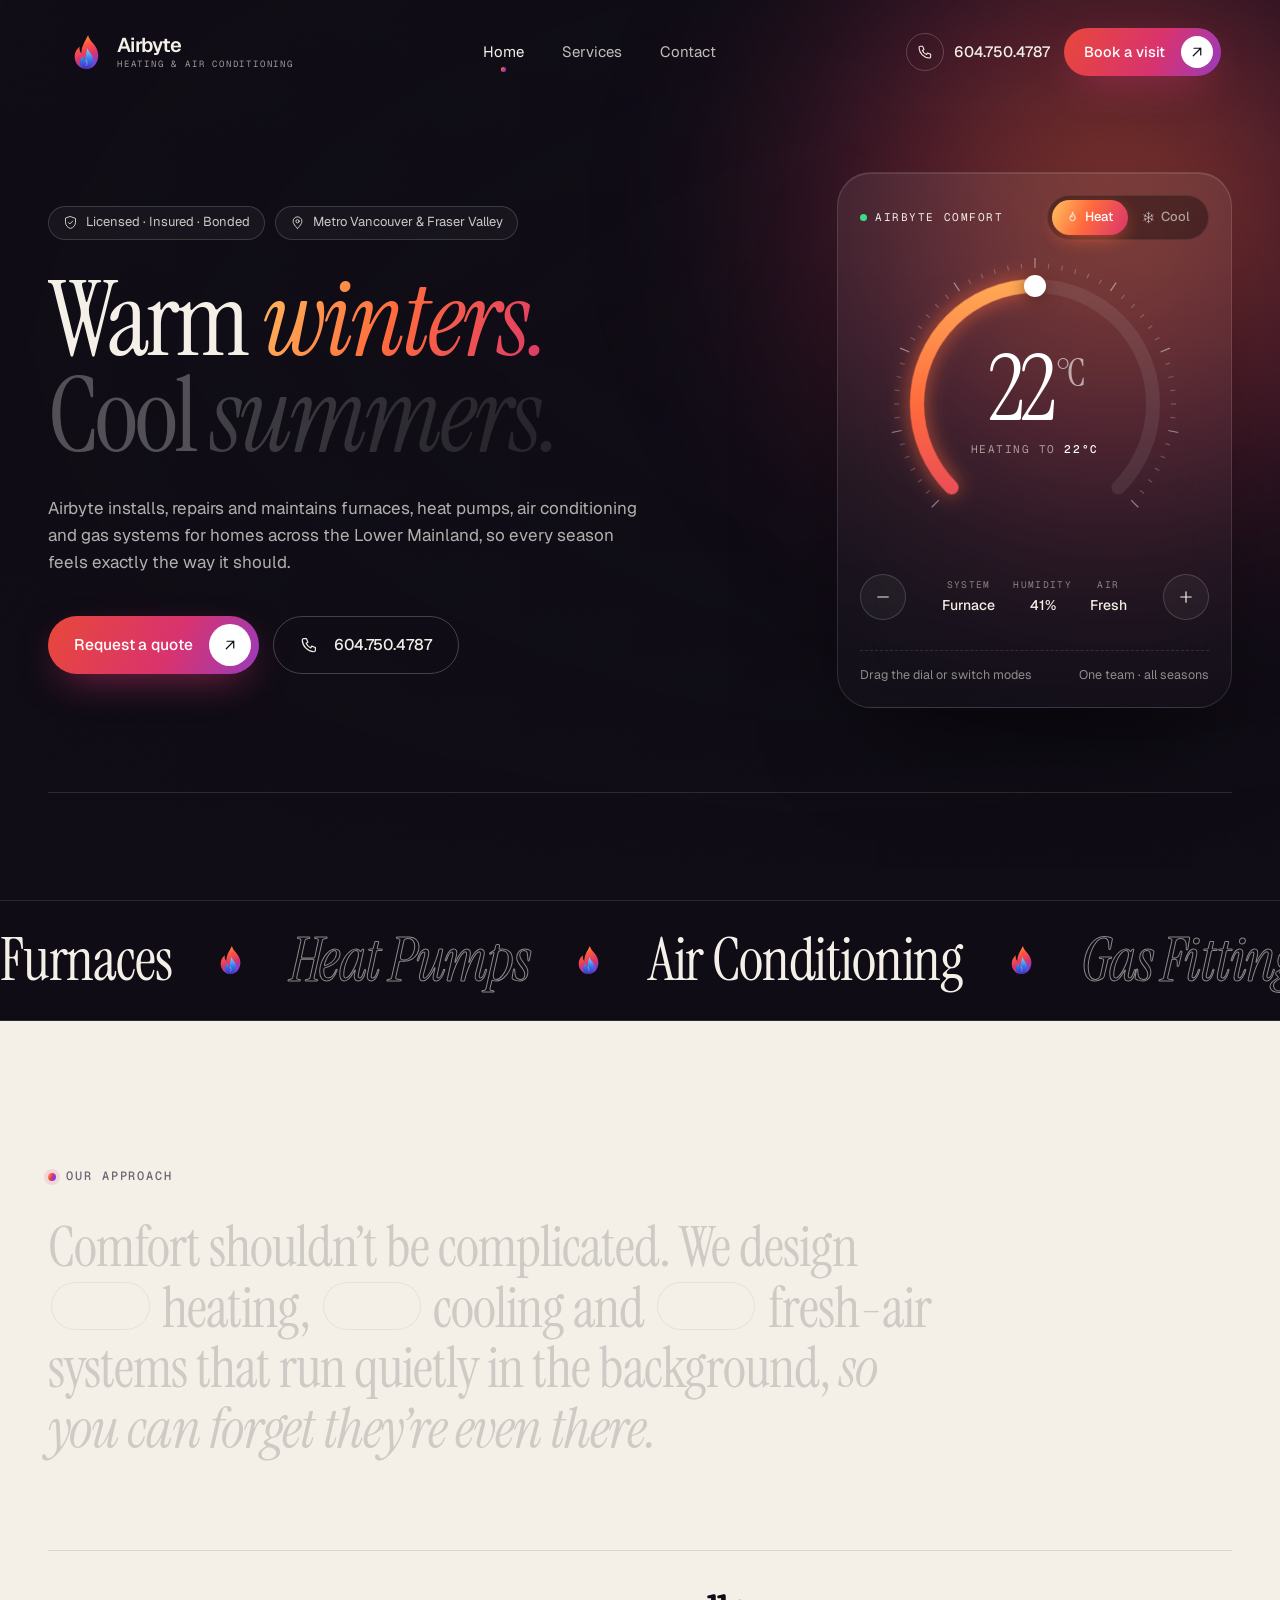
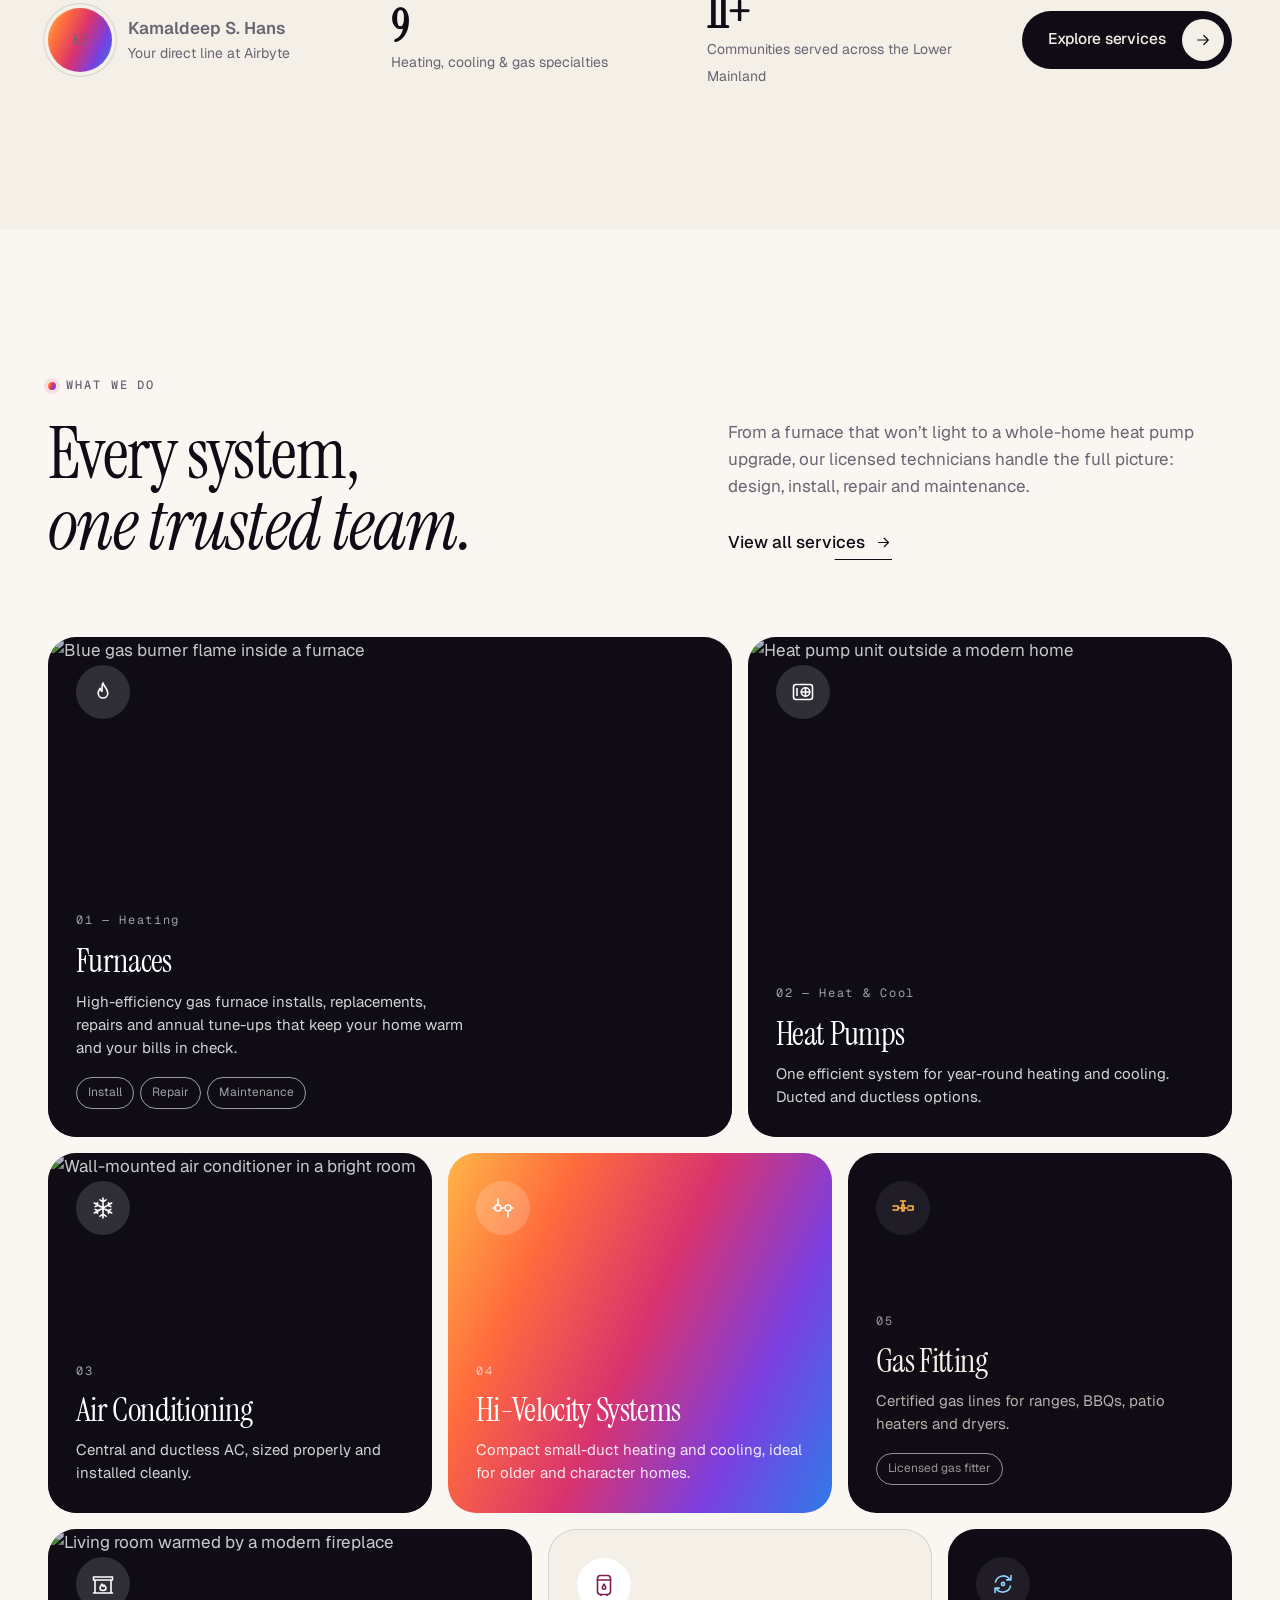
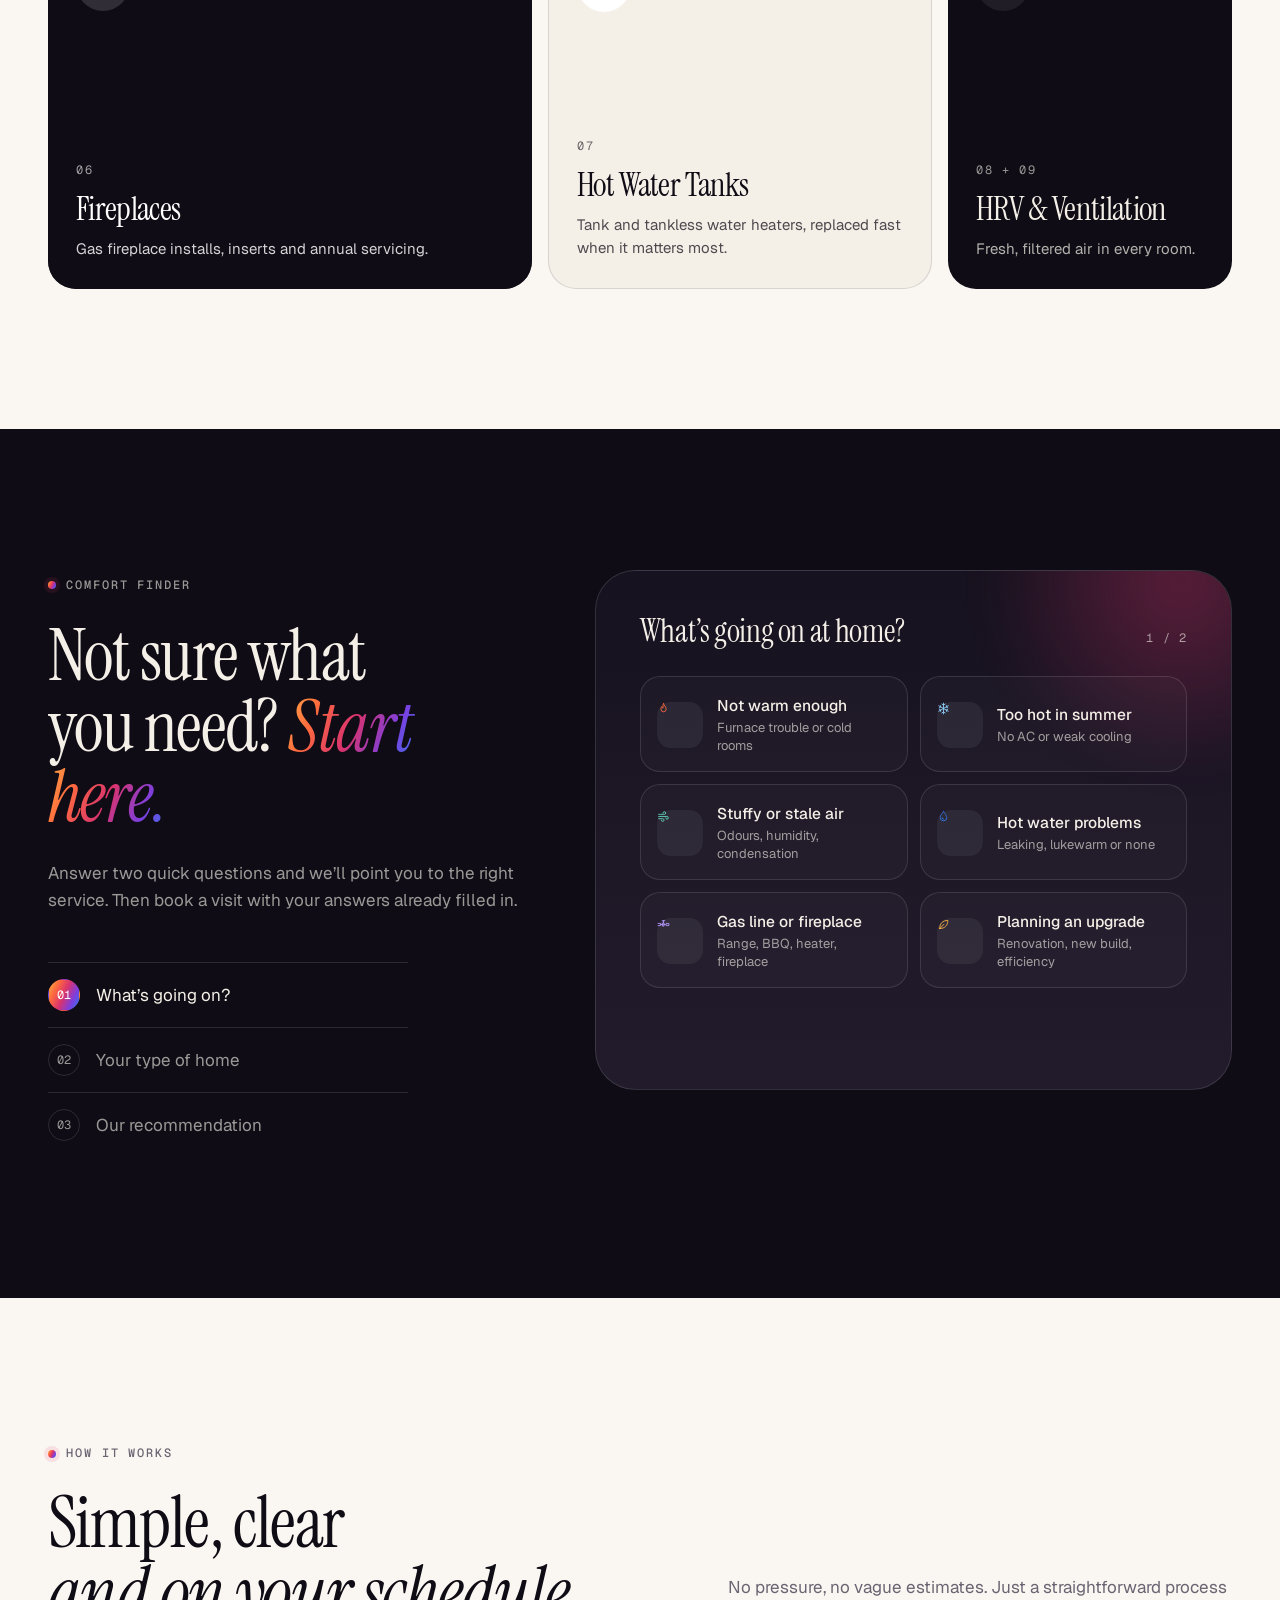
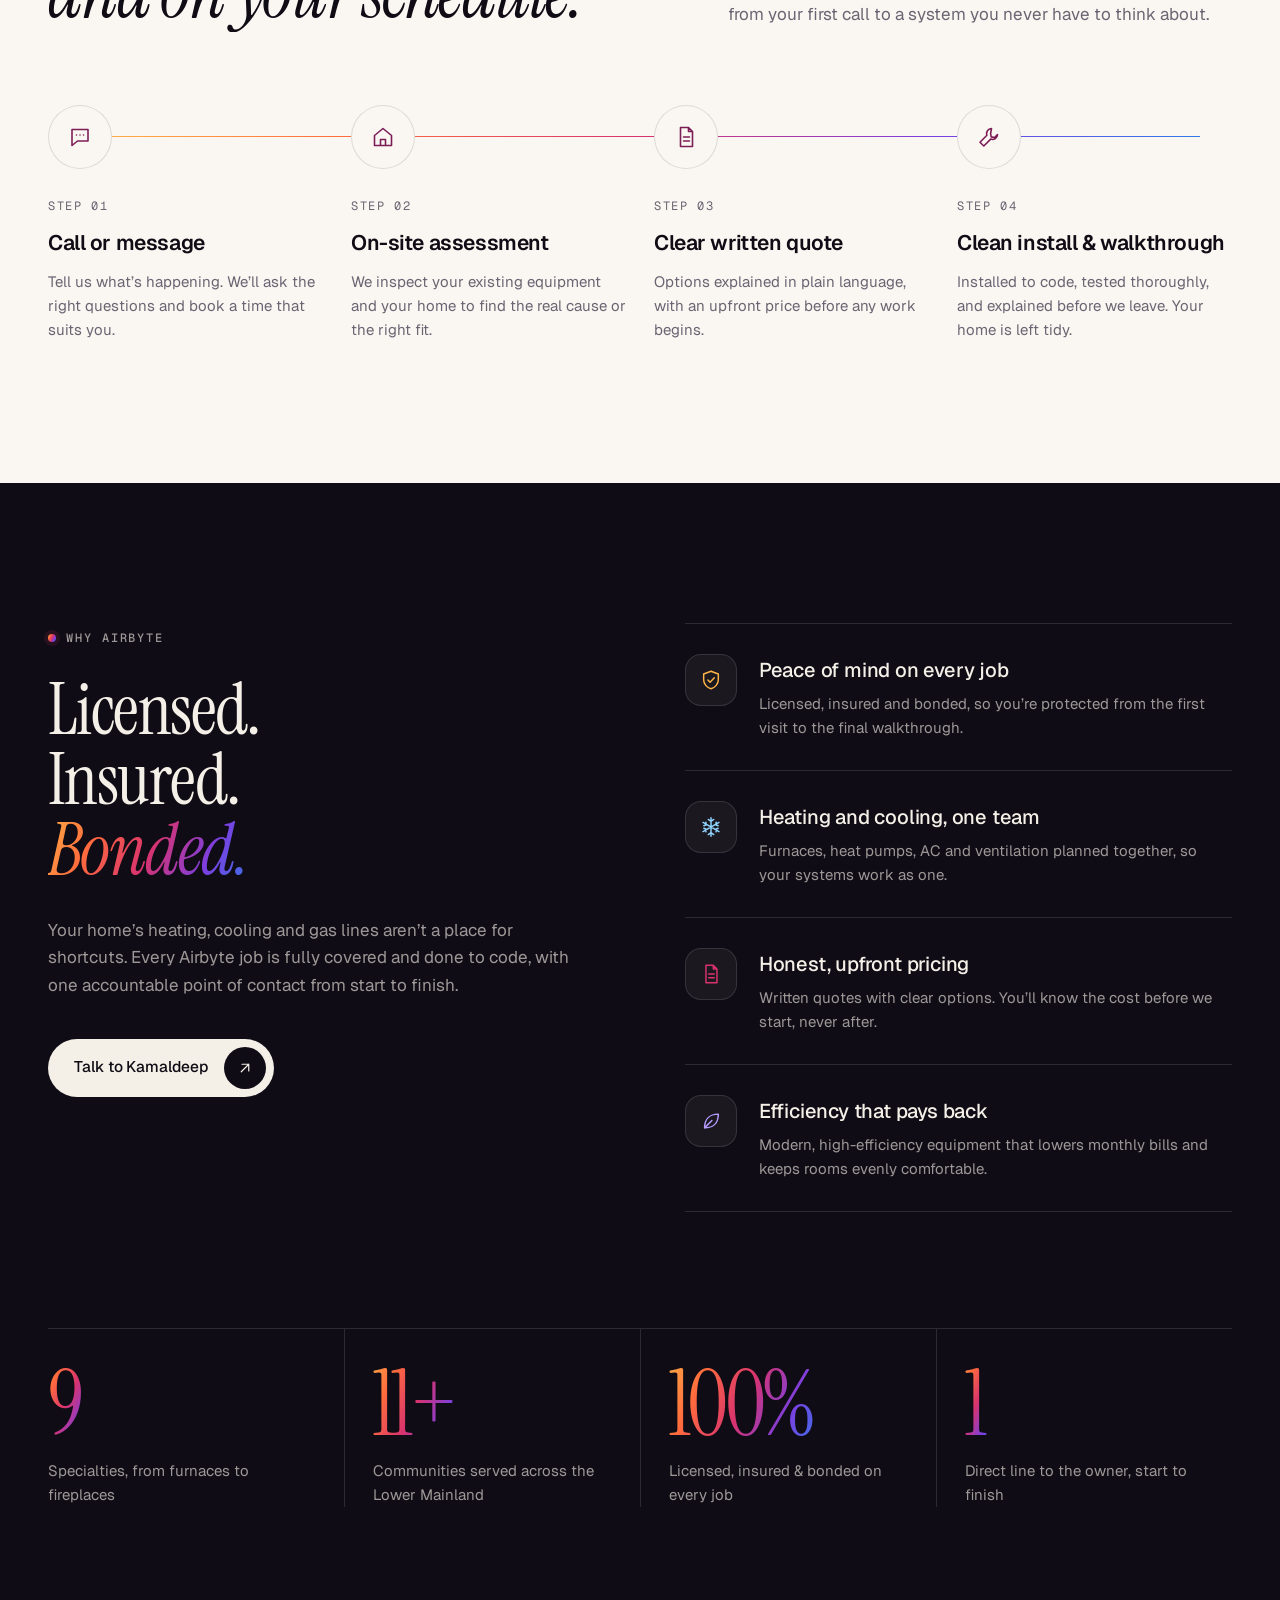
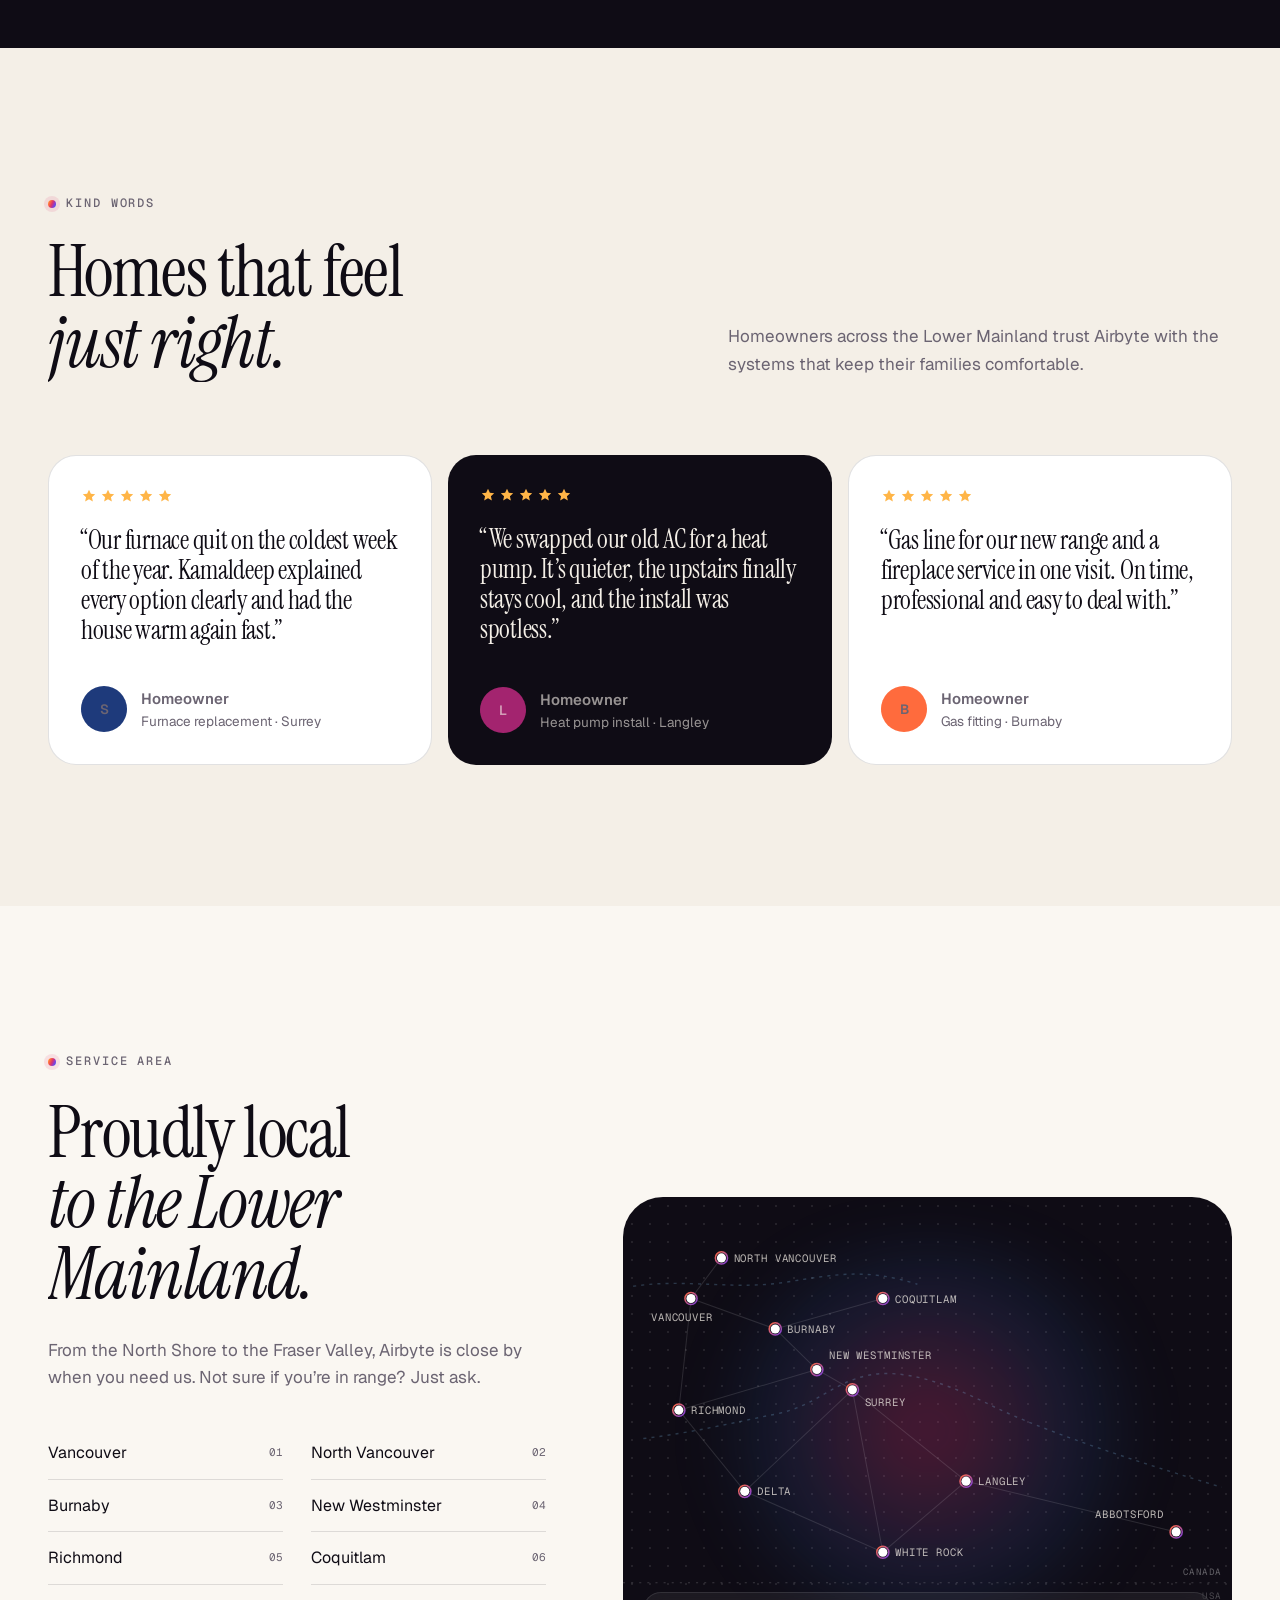
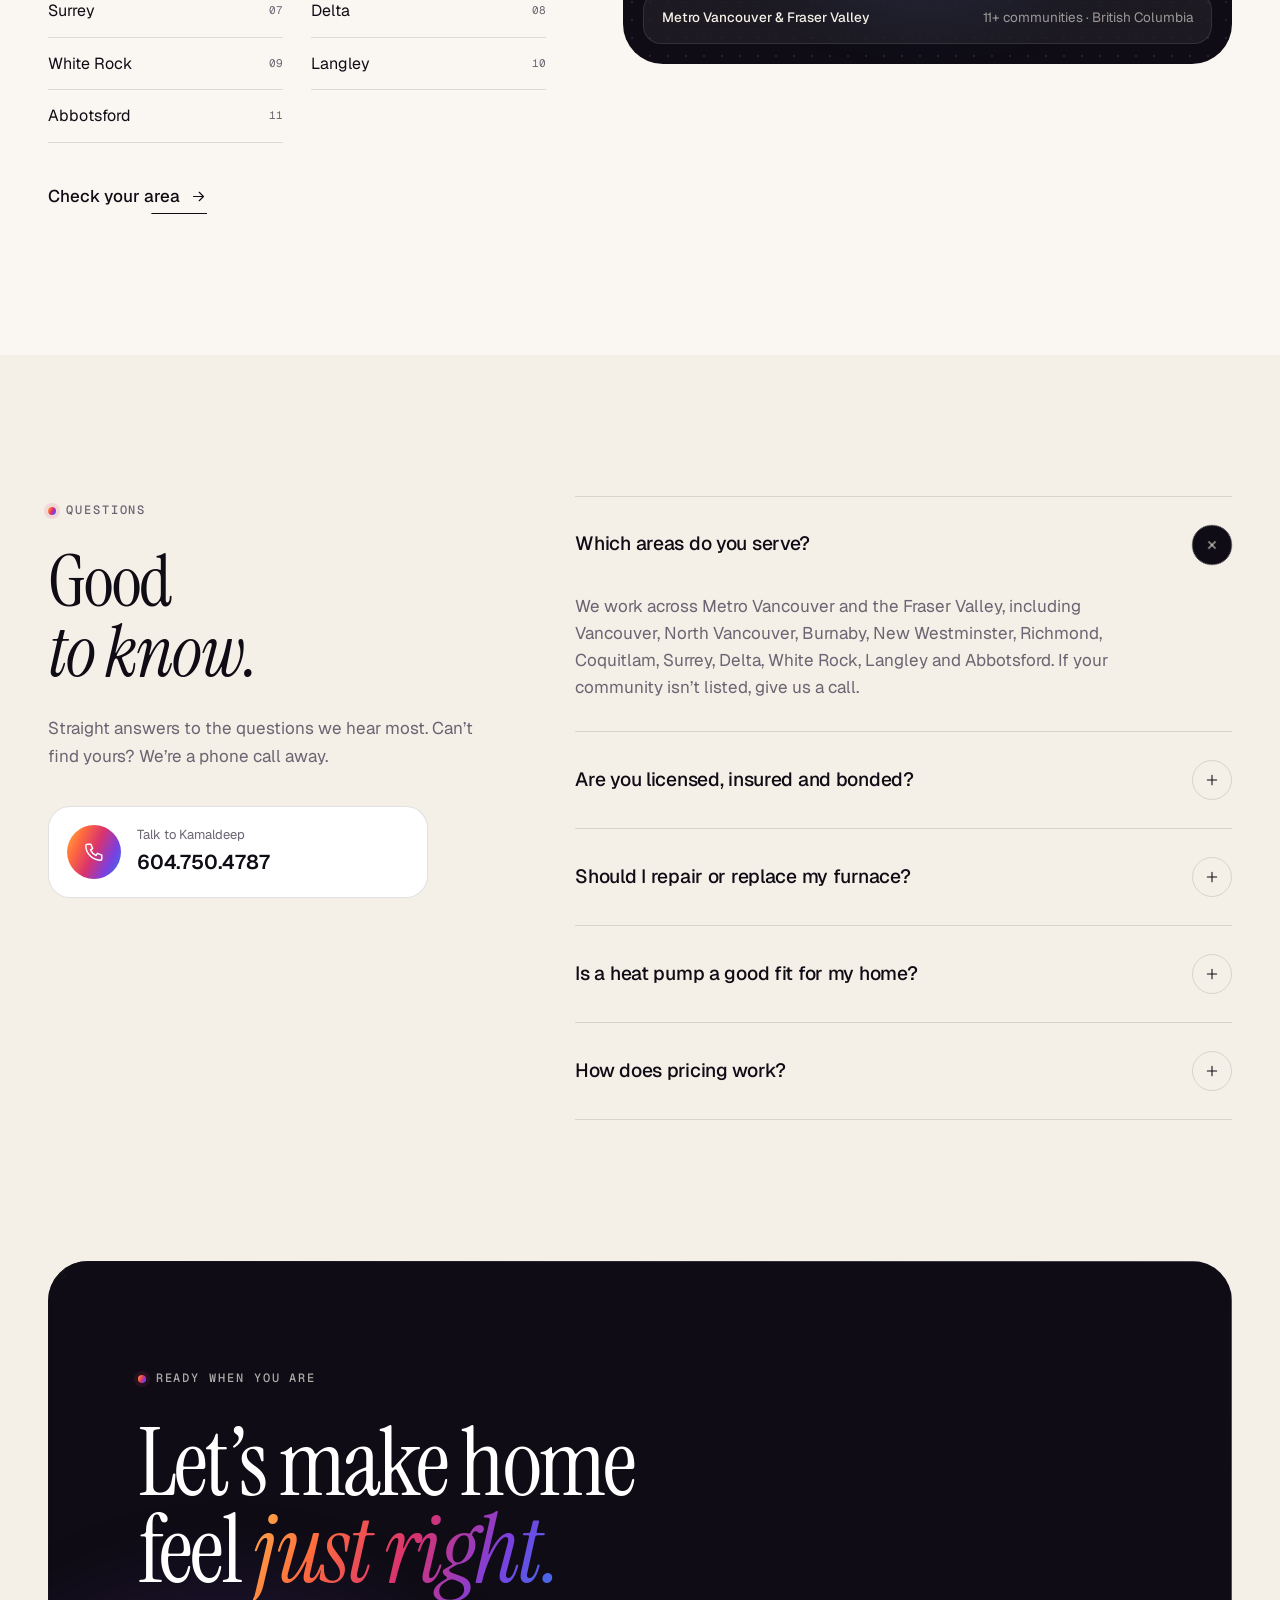
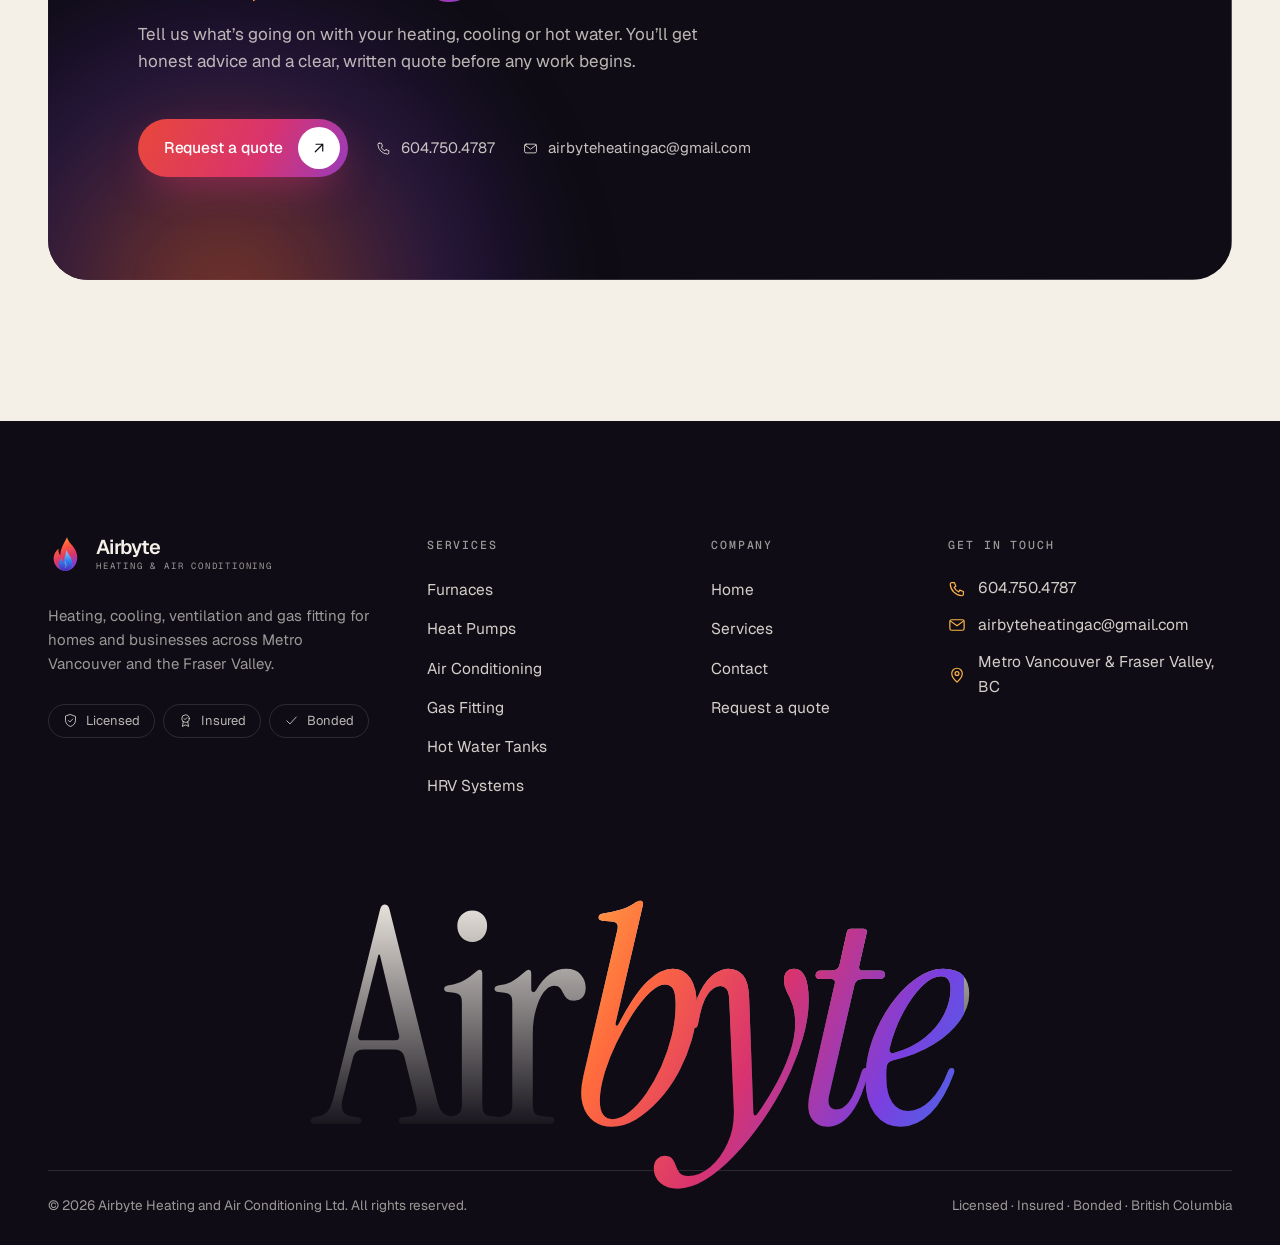
==== index.html @ 5fe18d11 "Add Airbyte Heating & Air Conditioning static website Three-page site (Home, Services, Contact) with" ====
<!doctype html>
<html lang="en-CA">
<head>
<meta charset="utf-8">
<meta name="viewport" content="width=device-width, initial-scale=1, viewport-fit=cover">
<title>Airbyte Heating &amp; Air Conditioning | Furnaces, Heat Pumps &amp; AC in Metro Vancouver</title>
<meta name="description" content="Licensed, insured and bonded heating, cooling, ventilation and gas fitting across Vancouver, Surrey, Burnaby, Richmond, Langley, Abbotsford and the Fraser Valley. Call 604.750.4787.">
<meta name="theme-color" content="#0f0c15">
<meta property="og:title" content="Airbyte Heating &amp; Air Conditioning | Furnaces, Heat Pumps &amp; AC in Metro Vancouver">
<meta property="og:description" content="Licensed, insured and bonded heating, cooling, ventilation and gas fitting across Vancouver, Surrey, Burnaby, Richmond, Langley, Abbotsford and the Fraser Valley. Call 604.750.4787.">
<meta property="og:type" content="website">
<link rel="icon" href="assets/img/favicon.svg" type="image/svg+xml">
<link rel="preconnect" href="https://fonts.googleapis.com">
<link rel="preconnect" href="https://fonts.gstatic.com" crossorigin>
<link rel="preconnect" href="https://images.unsplash.com">
<link href="https://fonts.googleapis.com/css2?family=Geist+Mono:wght@400;500&family=Geist:wght@300..700&family=Instrument+Serif:ital@0;1&display=swap" rel="stylesheet">
<link rel="stylesheet" href="assets/css/style.css">
<script>document.documentElement.classList.add('js')</script>
<script type="application/ld+json">
{"@context":"https://schema.org","@type":"HVACBusiness","name":"Airbyte Heating and Air Conditioning Ltd.","telephone":"+1-604-750-4787","email":"airbyteheatingac@gmail.com","founder":"Kamaldeep S. Hans","areaServed":["Vancouver","Surrey","Burnaby","Richmond","Langley","Delta","White Rock","Coquitlam","Abbotsford","New Westminster","North Vancouver"],"address":{"@type":"PostalAddress","addressRegion":"BC","addressCountry":"CA"}}
</script>
</head>
<body>
<svg width="0" height="0" style="position:absolute" aria-hidden="true">
  <defs>
    <linearGradient id="lgOuter" x1="0" y1="0" x2="0.35" y2="1"><stop offset="0" stop-color="#ffb547"/><stop offset=".38" stop-color="#ff5a3d"/><stop offset=".72" stop-color="#d9336e"/><stop offset="1" stop-color="#7b3fe0"/></linearGradient>
    <linearGradient id="lgInner" x1="0" y1="0" x2="0" y2="1"><stop offset="0" stop-color="#8fd3ff"/><stop offset=".55" stop-color="#2f7bea"/><stop offset="1" stop-color="#4b2bb8"/></linearGradient>
  </defs>
  <symbol id="logo-flame" viewBox="0 0 64 64">
    <path fill="url(#lgOuter)" d="M34 2c2 9 9 13 13 20 3 5 5 10 5 16 0 13-9 24-21 24S10 52 10 40c0-8 4-14 9-18-1 5 0 9 3 12 0-11 5-19 12-32z"/>
    <path fill="url(#lgInner)" d="M33 25c1 6 6 9 8 14 1 3 2 5 2 9 0 8-5 14-12 14s-12-5-12-12c0-5 3-8 6-11 0 4 1 6 3 8 1-8 3-13 5-22z"/>
    <path fill="#fff" opacity=".35" d="M31 44c0 3 2 5 2 8 0 3-2 5-4 5 3-2 3-5 1-8-1-2 0-4 1-5z"/>
  </symbol>
  <symbol id="i-flame" viewBox="0 0 24 24"><path d="M12 3c.6 3.2 4.8 5.3 4.8 10.2a4.8 4.8 0 0 1-9.6 0c0-2.4 1.1-3.8 1.9-4.9.3 1.5.9 2.4 1.9 3 .4-3.1-.5-5.6 1-8.3z"/></symbol>
  <symbol id="i-snow" viewBox="0 0 24 24"><path d="M12 2v20M3.3 7l17.4 10M3.3 17L20.7 7M9 3.8l3 2 3-2M9 20.2l3-2 3 2M4.2 10.6l2.6-1.1-.4-2.8M19.8 13.4l-2.6 1.1.4 2.8M4.2 13.4l2.6 1.1-.4 2.8M19.8 10.6l-2.6-1.1.4-2.8"/></symbol>
  <symbol id="i-wind" viewBox="0 0 24 24"><path d="M3 8h10.5a2.5 2.5 0 1 0-2.5-2.5M3 12h15.5a2.5 2.5 0 1 1-2.5 2.5M3 16h7.5a2.5 2.5 0 1 1-2.5 2.5"/></symbol>
  <symbol id="i-drop" viewBox="0 0 24 24"><path d="M12 3s6 6.4 6 11a6 6 0 0 1-12 0c0-4.6 6-11 6-11z"/><path d="M9.5 14.5a2.5 2.5 0 0 0 2.5 2.5"/></symbol>
  <symbol id="i-gas" viewBox="0 0 24 24"><path d="M2 14h5v-4H2M7 12h4M17 10h5v4h-5M13 12h4M11 9h2v6h-2zM12 9V5M9.5 5h5"/></symbol>
  <symbol id="i-fireplace" viewBox="0 0 24 24"><path d="M2.5 5h19v3h-19zM4 8v13h16V8M2.5 21h19M12 18.5c-1.9 0-3-1.1-3-2.5 0-1.6 1.4-2.4 1.9-3.9.8.9 1.1 1.7 1.1 2.4.5-.4.8-.9 1-1.5 1 1 2 2 2 3.1 0 1.3-1.1 2.4-3 2.4z"/></symbol>
  <symbol id="i-hrv" viewBox="0 0 24 24"><path d="M4.5 10a8 8 0 0 1 13.6-3.6M20 3.5v4.4h-4.4M19.5 14a8 8 0 0 1-13.6 3.6M4 20.5v-4.4h4.4"/><circle cx="12" cy="12" r="1.6"/></symbol>
  <symbol id="i-velocity" viewBox="0 0 24 24"><circle cx="7" cy="12" r="3"/><circle cx="17" cy="12" r="3"/><path d="M10 12h4M7 3v6M17 15v6M2 12h2M20 12h2"/></symbol>
  <symbol id="i-tank" viewBox="0 0 24 24"><rect x="5.5" y="2.5" width="13" height="19" rx="3"/><path d="M5.5 7h13M12 11.2c-1.1 1.6-1.7 2.5-1.7 3.4a1.7 1.7 0 0 0 3.4 0c0-.9-.6-1.8-1.7-3.4zM9 21.5v1M15 21.5v1"/></symbol>
  <symbol id="i-heatpump" viewBox="0 0 24 24"><rect x="2.5" y="4.5" width="19" height="15" rx="2.5"/><circle cx="14.5" cy="12" r="4.2"/><path d="M14.5 7.8v8.4M10.3 12h8.4M6 8.5v7"/></symbol>
  <symbol id="i-arrow" viewBox="0 0 24 24"><path d="M5 12h14M13 6l6 6-6 6"/></symbol>
  <symbol id="i-arrow-ur" viewBox="0 0 24 24"><path d="M7 17L17 7M8 7h9v9"/></symbol>
  <symbol id="i-arrow-l" viewBox="0 0 24 24"><path d="M19 12H5M11 6l-6 6 6 6"/></symbol>
  <symbol id="i-phone" viewBox="0 0 24 24"><path d="M5 3.5h3.6l1.9 4.8-2.3 1.4a11.5 11.5 0 0 0 6.1 6.1l1.4-2.3 4.8 1.9V19a2 2 0 0 1-2 2A16.5 16.5 0 0 1 3 5.5a2 2 0 0 1 2-2z"/></symbol>
  <symbol id="i-mail" viewBox="0 0 24 24"><rect x="2.5" y="5" width="19" height="14" rx="2.5"/><path d="M3 6.5l9 6.5 9-6.5"/></symbol>
  <symbol id="i-pin" viewBox="0 0 24 24"><path d="M12 21.5s-7-6.2-7-11.5a7 7 0 0 1 14 0c0 5.3-7 11.5-7 11.5z"/><circle cx="12" cy="10" r="2.6"/></symbol>
  <symbol id="i-shield" viewBox="0 0 24 24"><path d="M12 2.5l8 3v6.2c0 4.6-3.4 8.6-8 9.8-4.6-1.2-8-5.2-8-9.8V5.5z"/><path d="M8.6 12l2.4 2.4 4.6-4.8"/></symbol>
  <symbol id="i-check" viewBox="0 0 24 24"><path d="M4.5 12.5l5 5 10-11"/></symbol>
  <symbol id="i-plus" viewBox="0 0 24 24"><path d="M12 5v14M5 12h14"/></symbol>
  <symbol id="i-minus" viewBox="0 0 24 24"><path d="M5 12h14"/></symbol>
  <symbol id="i-star" viewBox="0 0 24 24"><path d="M12 2.8l2.8 6 6.5.7-4.9 4.4 1.4 6.4L12 17l-5.8 3.3 1.4-6.4-4.9-4.4 6.5-.7z"/></symbol>
  <symbol id="i-doc" viewBox="0 0 24 24"><path d="M6.5 2.5h8l4 4v15h-12zM14.5 2.5v4h4M9.5 12h6M9.5 16h6"/></symbol>
  <symbol id="i-chat" viewBox="0 0 24 24"><path d="M4 4.5h16v11.5H9.5L4 20.5z"/><path d="M8.5 10h.01M12 10h.01M15.5 10h.01"/></symbol>
  <symbol id="i-tool" viewBox="0 0 24 24"><path d="M14.5 3.5a5 5 0 0 0-4.6 6.8L3 17.2 6.8 21l6.9-6.9a5 5 0 0 0 6.8-4.6l-3 3-3.3-.6-.6-3.3z"/></symbol>
  <symbol id="i-leaf" viewBox="0 0 24 24"><path d="M5 19.5C5 10 10.5 4.5 20 4.5c0 9.5-5.5 15-15 15zM5 19.5l8-8"/></symbol>
  <symbol id="i-clock" viewBox="0 0 24 24"><circle cx="12" cy="12" r="9"/><path d="M12 7v5l3.2 2"/></symbol>
  <symbol id="i-home" viewBox="0 0 24 24"><path d="M3.5 10.5L12 3.5l8.5 7V20.5h-17zM9.5 20.5v-6h5v6"/></symbol>
  <symbol id="i-building" viewBox="0 0 24 24"><path d="M4.5 21V5.5l8-3v18.5M12.5 21V8.5l7 2.5V21M2.5 21h19M7.5 8.5h2M7.5 12h2M7.5 15.5h2M15.5 13.5h1.5M15.5 17h1.5"/></symbol>
  <symbol id="i-townhouse" viewBox="0 0 24 24"><path d="M2.5 21V10l5-4.5 5 4.5V21M12.5 21V10l4.5-4.5 4.5 4.5V21M1.5 21h21M6 21v-4h3v4M15.5 21v-4h3v4"/></symbol>
  <symbol id="i-castle" viewBox="0 0 24 24"><path d="M3.5 21V9.5l8.5-6 8.5 6V21M3.5 21h17M10 21v-5a2 2 0 0 1 4 0v5M7 12h.01M17 12h.01M12 9.5h.01M8 3.5v3.5"/></symbol>
  <symbol id="i-sun" viewBox="0 0 24 24"><circle cx="12" cy="12" r="4"/><path d="M12 2v2.5M12 19.5V22M2 12h2.5M19.5 12H22M4.9 4.9l1.8 1.8M17.3 17.3l1.8 1.8M4.9 19.1l1.8-1.8M17.3 6.7l1.8-1.8"/></symbol>
  <symbol id="i-sprout" viewBox="0 0 24 24"><path d="M12 21v-9M12 12C12 7.5 8.5 5 4 5c0 4.5 3.5 7 8 7zM12 14c0-4 3-6.5 8-6.5 0 4-3 6.5-8 6.5z"/></symbol>
  <symbol id="i-maple" viewBox="0 0 24 24"><path d="M12 22v-6M12 16l-6.5 1 1-2.5L2.5 11l2.2-.6L3.5 6l3.6 1.8L8 5.5l2 2.2L10.5 2 12 4l1.5-2 .5 5.7 2-2.2.9 2.3L20.5 6l-1.2 4.4 2.2.6-4 3.5 1 2.5z"/></symbol>
  <symbol id="i-spark" viewBox="0 0 24 24"><path d="M12 3l1.8 5.4L19 10l-5.2 1.6L12 17l-1.8-5.4L5 10l5.2-1.6zM19 16l.8 2.2L22 19l-2.2.8L19 22l-.8-2.2L16 19l2.2-.8z"/></symbol>
  <symbol id="i-menu" viewBox="0 0 24 24"><path d="M4 8h16M4 16h10"/></symbol>
  <symbol id="i-close" viewBox="0 0 24 24"><path d="M6 6l12 12M18 6L6 18"/></symbol>
  <symbol id="i-info" viewBox="0 0 24 24"><circle cx="12" cy="12" r="9"/><path d="M12 11v5M12 8h.01"/></symbol>
  <symbol id="i-badge" viewBox="0 0 24 24"><circle cx="12" cy="9" r="6"/><path d="M8.5 13.8L7 21.5l5-2.5 5 2.5-1.5-7.7M9.6 9l1.6 1.6 3.2-3.2"/></symbol>
</svg>
<header class="site-header">
  <div class="container">
    <div class="bar">
      <a class="logo" href="index.html" aria-label="Airbyte Heating and Air Conditioning, home">
        <svg class="logo__mark" aria-hidden="true"><use href="#logo-flame"/></svg>
        <span><span class="logo__name">Airbyte</span><span class="logo__sub">Heating &amp; Air Conditioning</span></span>
      </a>
      <nav class="nav" aria-label="Main">
        <a href="index.html" aria-current="page">Home</a>
        <a href="services.html">Services</a>
        <a href="contact.html">Contact</a>
      </nav>
      <div class="header-actions">
        <a class="h-phone" href="tel:+16047504787"><span class="h-phone__ic"><svg class="icon"><use href="#i-phone"/></svg></span><span class="h-phone__num">604.750.4787</span></a>
        <a class="btn btn--flame btn--sm" href="contact.html">Book a visit <span class="btn__ic"><svg class="icon"><use href="#i-arrow-ur"/></svg></span></a>
        <button class="burger" type="button" aria-label="Open menu" data-menu-open><svg class="icon"><use href="#i-menu"/></svg></button>
      </div>
    </div>
  </div>
</header>

<div class="m-menu" aria-hidden="true">
  <div class="m-menu__top">
    <a class="logo" href="index.html" aria-label="Airbyte Heating and Air Conditioning, home">
        <svg class="logo__mark" aria-hidden="true"><use href="#logo-flame"/></svg>
        <span><span class="logo__name">Airbyte</span><span class="logo__sub">Heating &amp; Air Conditioning</span></span>
      </a>
    <button class="m-menu__close" type="button" aria-label="Close menu" data-menu-close><svg class="icon"><use href="#i-close"/></svg></button>
  </div>
  <nav aria-label="Mobile">
    <a href="index.html" aria-current="page"><span>01</span><em>Home</em></a>
    <a href="services.html"><span>02</span><em>Services</em></a>
    <a href="contact.html"><span>03</span><em>Contact</em></a>
  </nav>
  <div class="m-menu__foot">
    <span class="eyebrow">Talk to Kamaldeep</span>
    <a href="tel:+16047504787"><svg class="icon"><use href="#i-phone"/></svg>604.750.4787</a>
    <a href="mailto:airbyteheatingac@gmail.com"><svg class="icon"><use href="#i-mail"/></svg>airbyteheatingac@gmail.com</a>
  </div>
</div>


<main>
  <!-- ============ HERO ============ -->
  <section class="hero dark" data-dial-root data-mode="heat" aria-label="Introduction">
    <div class="hero__media"><img src="https://images.unsplash.com/photo-1748063578185-3d68121b11ff?auto=format&fit=crop&w=2200&q=80" alt="" fetchpriority="high"></div>
    <div class="glow glow--heat" aria-hidden="true"></div>
    <div class="glow glow--cool" aria-hidden="true"></div>
    <div class="grain" aria-hidden="true"></div>

    <div class="container hero__grid">
      <div class="hero__copy">
        <div class="hero__tags" data-reveal style="--d:.1s">
          <span class="pill"><svg class="icon"><use href="#i-shield"/></svg>Licensed &middot; Insured &middot; Bonded</span>
          <span class="pill"><svg class="icon"><use href="#i-pin"/></svg>Metro Vancouver &amp; Fraser Valley</span>
        </div>
        <h1 class="display" data-reveal="fade">
          <span class="hl hl--heat split-line" style="--d:.15s"><span>Warm <em>winters.</em></span></span>
          <span class="hl hl--cool split-line" style="--d:.27s"><span>Cool <em>summers.</em></span></span>
        </h1>
        <p class="lead" data-reveal style="--d:.45s">Airbyte installs, repairs and maintains furnaces, heat pumps, air conditioning and gas systems for homes across the Lower Mainland, so every season feels exactly the way it should.</p>
        <div class="hero__cta" data-reveal style="--d:.55s">
          <a class="btn btn--flame" href="contact.html">Request a quote <span class="btn__ic"><svg class="icon"><use href="#i-arrow-ur"/></svg></span></a>
          <a class="btn btn--ghost" href="tel:+16047504787"><svg class="icon"><use href="#i-phone"/></svg>604.750.4787</a>
        </div>
      </div>

      <aside class="dial-card" data-reveal="scale" style="--d:.5s" aria-label="Interactive comfort dial">
        <div class="dial-card__top">
          <span class="badge-live">Airbyte comfort</span>
          <div class="mode-toggle" role="group" aria-label="System mode">
            <span class="mode-toggle__thumb" aria-hidden="true"></span>
            <button type="button" data-set-mode="heat" aria-pressed="true"><svg class="icon"><use href="#i-flame"/></svg>Heat</button>
            <button type="button" data-set-mode="cool" aria-pressed="false"><svg class="icon"><use href="#i-snow"/></svg>Cool</button>
          </div>
        </div>

        <div class="dial" tabindex="0" role="slider" aria-label="Target temperature" aria-valuemin="16" aria-valuemax="28" aria-valuenow="22">
          <svg viewBox="0 0 300 300" aria-hidden="true">
            <defs>
              <linearGradient id="gHeat" x1="0" y1="1" x2="1" y2="0"><stop offset="0" stop-color="#ffc15e"/><stop offset=".5" stop-color="#ff6b3d"/><stop offset="1" stop-color="#d9336e"/></linearGradient>
              <linearGradient id="gCool" x1="0" y1="1" x2="1" y2="0"><stop offset="0" stop-color="#8fd3ff"/><stop offset=".5" stop-color="#3b82f6"/><stop offset="1" stop-color="#7b3fe0"/></linearGradient>
            </defs>
            <g class="dial__ticks"></g>
            <circle class="dial__track" cx="150" cy="150" r="118" fill="none" stroke-width="14" stroke-linecap="round" stroke-dasharray="556.06 741.42" transform="rotate(135 150 150)"/>
            <circle class="dial__progress" cx="150" cy="150" r="118" fill="none" stroke="url(#gHeat)" stroke-width="14" stroke-linecap="round" stroke-dasharray="278 741.42" transform="rotate(135 150 150)"/>
            <circle class="dial__knob" cx="150" cy="32" r="11"/>
          </svg>
          <div class="dial__center">
            <div class="dial__temp"><span data-dial-temp>22</span><sup>&deg;C</sup></div>
            <div class="dial__status" data-dial-status>Heating to <b>22&deg;C</b></div>
          </div>
        </div>

        <div class="dial-card__controls">
          <button class="dial-btn" type="button" data-dial-step="-1" aria-label="Lower temperature"><svg class="icon"><use href="#i-minus"/></svg></button>
          <dl class="dial-stats">
            <div><dt>System</dt><dd data-dial-sys>Furnace</dd></div>
            <div><dt>Humidity</dt><dd data-dial-hum>41%</dd></div>
            <div><dt>Air</dt><dd>Fresh</dd></div>
          </dl>
          <button class="dial-btn" type="button" data-dial-step="1" aria-label="Raise temperature"><svg class="icon"><use href="#i-plus"/></svg></button>
        </div>
        <div class="dial-card__hint"><span>Drag the dial or switch modes</span><span>One team &middot; all seasons</span></div>
      </aside>
    </div>

    <div class="container">
      <div class="hero__strip">
        <div data-reveal style="--d:.6s"><svg class="icon"><use href="#i-shield"/></svg><p style="margin:0"><b>Licensed &amp; bonded</b><span>Fully insured on every job</span></p></div>
        <div data-reveal style="--d:.68s"><svg class="icon"><use href="#i-snow"/></svg><p style="margin:0"><b>Heating &amp; cooling</b><span>One team for every season</span></p></div>
        <div data-reveal style="--d:.76s"><svg class="icon"><use href="#i-gas"/></svg><p style="margin:0"><b>Certified gas fitting</b><span>Lines, fireplaces, appliances</span></p></div>
        <div data-reveal style="--d:.84s"><svg class="icon"><use href="#i-pin"/></svg><p style="margin:0"><b>Local &amp; responsive</b><span>Vancouver to Abbotsford</span></p></div>
      </div>
    </div>
  </section>

  <!-- ============ MARQUEE ============ -->
  <div class="marquee dark" aria-hidden="true">
    <div class="marquee__track">
      <div class="marquee__group">
        <span class="marquee__item">Furnaces</span><svg class="marquee__sep"><use href="#logo-flame"/></svg>
        <span class="marquee__item">Heat Pumps</span><svg class="marquee__sep"><use href="#logo-flame"/></svg>
        <span class="marquee__item">Air Conditioning</span><svg class="marquee__sep"><use href="#logo-flame"/></svg>
        <span class="marquee__item">Gas Fitting</span><svg class="marquee__sep"><use href="#logo-flame"/></svg>
        <span class="marquee__item">Hi-Velocity</span><svg class="marquee__sep"><use href="#logo-flame"/></svg>
        <span class="marquee__item">Fireplaces</span><svg class="marquee__sep"><use href="#logo-flame"/></svg>
        <span class="marquee__item">HRV Systems</span><svg class="marquee__sep"><use href="#logo-flame"/></svg>
        <span class="marquee__item">Hot Water</span><svg class="marquee__sep"><use href="#logo-flame"/></svg>
      </div>
      <div class="marquee__group">
        <span class="marquee__item">Furnaces</span><svg class="marquee__sep"><use href="#logo-flame"/></svg>
        <span class="marquee__item">Heat Pumps</span><svg class="marquee__sep"><use href="#logo-flame"/></svg>
        <span class="marquee__item">Air Conditioning</span><svg class="marquee__sep"><use href="#logo-flame"/></svg>
        <span class="marquee__item">Gas Fitting</span><svg class="marquee__sep"><use href="#logo-flame"/></svg>
        <span class="marquee__item">Hi-Velocity</span><svg class="marquee__sep"><use href="#logo-flame"/></svg>
        <span class="marquee__item">Fireplaces</span><svg class="marquee__sep"><use href="#logo-flame"/></svg>
        <span class="marquee__item">HRV Systems</span><svg class="marquee__sep"><use href="#logo-flame"/></svg>
        <span class="marquee__item">Hot Water</span><svg class="marquee__sep"><use href="#logo-flame"/></svg>
      </div>
    </div>
  </div>

  <!-- ============ INTRO ============ -->
  <section class="section" aria-labelledby="intro-title">
    <div class="container">
      <span class="eyebrow" id="intro-title" data-reveal>Our approach</span>
      <p class="statement js-scrub">Comfort shouldn&rsquo;t be complicated. We design <span class="pill-img" style="background-image:url(https://images.unsplash.com/photo-1778940454347-cd4d93a812df?auto=format&fit=crop&w=300&q=80)"></span> heating, <span class="pill-img" style="background-image:url(https://images.unsplash.com/photo-1761330440311-16e160cad236?auto=format&fit=crop&w=300&q=80)"></span> cooling and <span class="pill-img" style="background-image:url(https://images.unsplash.com/photo-1615309662243-70f6df917b59?auto=format&fit=crop&w=300&q=80)"></span> fresh-air systems that run quietly in the background, <em>so you can forget they&rsquo;re even there.</em></p>

      <div class="intro__foot">
        <div class="owner" data-reveal>
          <span class="owner__avatar" aria-hidden="true">KH</span>
          <span><b>Kamaldeep S. Hans</b><span>Your direct line at Airbyte</span></span>
        </div>
        <div class="fact" data-reveal style="--d:.08s"><b><span data-count="9">9</span></b><span>Heating, cooling &amp; gas specialties</span></div>
        <div class="fact" data-reveal style="--d:.16s"><b><span data-count="11">11</span>+</b><span>Communities served across the Lower Mainland</span></div>
        <a class="btn btn--dark" href="services.html" data-reveal style="--d:.24s">Explore services <span class="btn__ic"><svg class="icon"><use href="#i-arrow"/></svg></span></a>
      </div>
    </div>
  </section>

  <!-- ============ SERVICES BENTO ============ -->
  <section class="section section--paper" aria-labelledby="svc-title">
    <div class="container">
      <div class="s-head">
        <div>
          <span class="eyebrow" data-reveal>What we do</span>
          <h2 class="h2" id="svc-title" data-split>Every system,<br><em>one trusted team.</em></h2>
        </div>
        <div class="s-head__side" data-reveal style="--d:.15s">
          <p class="lead">From a furnace that won&rsquo;t light to a whole-home heat pump upgrade, our licensed technicians handle the full picture: design, install, repair and maintenance.</p>
          <a class="link-arrow" href="services.html">View all services <svg class="icon"><use href="#i-arrow"/></svg></a>
        </div>
      </div>

      <div class="bento">
        <a class="card card--img card--tall c-7" href="services.html#furnaces" data-reveal>
          <div class="card__bg"><img src="https://images.unsplash.com/photo-1778940454347-cd4d93a812df?auto=format&fit=crop&w=1400&q=80" alt="Blue gas burner flame inside a furnace" loading="lazy"></div>
          <div class="card__top"><span class="card__ic"><svg class="icon"><use href="#i-flame"/></svg></span><span class="card__go"><svg class="icon"><use href="#i-arrow-ur"/></svg></span></div>
          <div>
            <span class="card__num">01 &mdash; Heating</span>
            <h3 style="margin-top:12px">Furnaces</h3>
            <p>High-efficiency gas furnace installs, replacements, repairs and annual tune-ups that keep your home warm and your bills in check.</p>
            <div class="card__tags"><span>Install</span><span>Repair</span><span>Maintenance</span></div>
          </div>
        </a>
        <a class="card card--img card--tall c-5" href="services.html#heat-pumps" data-reveal style="--d:.08s">
          <div class="card__bg"><img src="https://images.unsplash.com/photo-1776860155275-eee24bfb1dee?auto=format&fit=crop&w=1000&q=80" alt="Heat pump unit outside a modern home" loading="lazy"></div>
          <div class="card__top"><span class="card__ic"><svg class="icon"><use href="#i-heatpump"/></svg></span><span class="card__go"><svg class="icon"><use href="#i-arrow-ur"/></svg></span></div>
          <div>
            <span class="card__num">02 &mdash; Heat &amp; Cool</span>
            <h3 style="margin-top:12px">Heat Pumps</h3>
            <p>One efficient system for year-round heating and cooling. Ducted and ductless options.</p>
          </div>
        </a>

        <a class="card card--img c-4" href="services.html#air-conditioning" data-reveal>
          <div class="card__bg"><img src="https://images.unsplash.com/photo-1761330440311-16e160cad236?auto=format&fit=crop&w=900&q=80" alt="Wall-mounted air conditioner in a bright room" loading="lazy"></div>
          <div class="card__top"><span class="card__ic"><svg class="icon"><use href="#i-snow"/></svg></span><span class="card__go"><svg class="icon"><use href="#i-arrow-ur"/></svg></span></div>
          <div><span class="card__num">03</span><h3 style="margin-top:10px">Air Conditioning</h3><p>Central and ductless AC, sized properly and installed cleanly.</p></div>
        </a>
        <a class="card card--grad c-4" href="services.html#hi-velocity-systems" data-reveal style="--d:.08s">
          <div class="card__top"><span class="card__ic"><svg class="icon"><use href="#i-velocity"/></svg></span><span class="card__go"><svg class="icon"><use href="#i-arrow-ur"/></svg></span></div>
          <div><span class="card__num">04</span><h3 style="margin-top:10px">Hi-Velocity Systems</h3><p>Compact small-duct heating and cooling, ideal for older and character homes.</p></div>
        </a>
        <a class="card card--dark c-4" href="services.html#gas-fitting" data-reveal style="--d:.16s">
          <div class="card__top"><span class="card__ic"><svg class="icon"><use href="#i-gas"/></svg></span><span class="card__go"><svg class="icon"><use href="#i-arrow-ur"/></svg></span></div>
          <div><span class="card__num">05</span><h3 style="margin-top:10px">Gas Fitting</h3><p>Certified gas lines for ranges, BBQs, patio heaters and dryers.</p><div class="card__tags"><span>Licensed gas fitter</span></div></div>
        </a>

        <a class="card card--img c-5" href="services.html#fireplaces" data-reveal>
          <div class="card__bg"><img src="https://images.unsplash.com/photo-1761319914911-71b059a655d8?auto=format&fit=crop&w=1000&q=80" alt="Living room warmed by a modern fireplace" loading="lazy"></div>
          <div class="card__top"><span class="card__ic"><svg class="icon"><use href="#i-fireplace"/></svg></span><span class="card__go"><svg class="icon"><use href="#i-arrow-ur"/></svg></span></div>
          <div><span class="card__num">06</span><h3 style="margin-top:10px">Fireplaces</h3><p>Gas fireplace installs, inserts and annual servicing.</p></div>
        </a>
        <a class="card card--ivory c-4" href="services.html#hot-water-tanks" data-reveal style="--d:.08s">
          <div class="card__top"><span class="card__ic"><svg class="icon"><use href="#i-tank"/></svg></span><span class="card__go"><svg class="icon"><use href="#i-arrow-ur"/></svg></span></div>
          <div><span class="card__num">07</span><h3 style="margin-top:10px">Hot Water Tanks</h3><p>Tank and tankless water heaters, replaced fast when it matters most.</p></div>
        </a>
        <a class="card card--dark c-3" href="services.html#hrv-systems" data-reveal style="--d:.16s">
          <div class="card__top"><span class="card__ic" style="color:var(--frost)"><svg class="icon"><use href="#i-hrv"/></svg></span><span class="card__go"><svg class="icon"><use href="#i-arrow-ur"/></svg></span></div>
          <div><span class="card__num">08 + 09</span><h3 style="margin-top:10px">HRV &amp; Ventilation</h3><p>Fresh, filtered air in every room.</p></div>
        </a>
      </div>
    </div>
  </section>

  <!-- ============ COMFORT FINDER ============ -->
  <section class="section dark" aria-labelledby="finder-title">
    <div class="container finder" data-finder>
      <div>
        <span class="eyebrow" data-reveal>Comfort finder</span>
        <h2 class="h2" id="finder-title" style="margin-top:24px" data-split>Not sure what<br>you need? <em class="grad">Start here.</em></h2>
        <p class="lead" data-reveal>Answer two quick questions and we&rsquo;ll point you to the right service. Then book a visit with your answers already filled in.</p>
        <ol class="finder__steps" data-reveal>
          <li data-finder-mark><span>01</span>What&rsquo;s going on?</li>
          <li data-finder-mark><span>02</span>Your type of home</li>
          <li data-finder-mark><span>03</span>Our recommendation</li>
        </ol>
      </div>

      <div class="finder__card" data-reveal="scale" style="--d:.1s">
        <div class="f-step">
          <div class="f-step__q"><h3 class="h3">What&rsquo;s going on at home?</h3><small>1 / 2</small></div>
          <div class="opts">
            <button class="opt" type="button" data-issue="cold"><span class="opt__ic" style="color:var(--ember)"><svg class="icon"><use href="#i-flame"/></svg></span><span><b>Not warm enough</b><span>Furnace trouble or cold rooms</span></span></button>
            <button class="opt" type="button" data-issue="hot"><span class="opt__ic" style="color:var(--frost)"><svg class="icon"><use href="#i-snow"/></svg></span><span><b>Too hot in summer</b><span>No AC or weak cooling</span></span></button>
            <button class="opt" type="button" data-issue="air"><span class="opt__ic" style="color:#5fd4b8"><svg class="icon"><use href="#i-wind"/></svg></span><span><b>Stuffy or stale air</b><span>Odours, humidity, condensation</span></span></button>
            <button class="opt" type="button" data-issue="water"><span class="opt__ic" style="color:var(--sky)"><svg class="icon"><use href="#i-drop"/></svg></span><span><b>Hot water problems</b><span>Leaking, lukewarm or none</span></span></button>
            <button class="opt" type="button" data-issue="gas"><span class="opt__ic" style="color:#b69bff"><svg class="icon"><use href="#i-gas"/></svg></span><span><b>Gas line or fireplace</b><span>Range, BBQ, heater, fireplace</span></span></button>
            <button class="opt" type="button" data-issue="upgrade"><span class="opt__ic" style="color:var(--amber)"><svg class="icon"><use href="#i-leaf"/></svg></span><span><b>Planning an upgrade</b><span>Renovation, new build, efficiency</span></span></button>
          </div>
        </div>

        <div class="f-step">
          <div class="f-step__q"><h3 class="h3">What kind of home?</h3><small>2 / 2</small></div>
          <div class="opts">
            <button class="opt" type="button" data-home="house"><span class="opt__ic"><svg class="icon"><use href="#i-home"/></svg></span><span><b>Detached house</b><span>Single-family home</span></span></button>
            <button class="opt" type="button" data-home="town"><span class="opt__ic"><svg class="icon"><use href="#i-townhouse"/></svg></span><span><b>Townhouse or duplex</b><span>Shared walls, own systems</span></span></button>
            <button class="opt" type="button" data-home="condo"><span class="opt__ic"><svg class="icon"><use href="#i-building"/></svg></span><span><b>Condo or apartment</b><span>Strata or multi-unit</span></span></button>
            <button class="opt" type="button" data-home="older"><span class="opt__ic"><svg class="icon"><use href="#i-castle"/></svg></span><span><b>Older or character home</b><span>Limited space for ducts</span></span></button>
          </div>
          <button class="f-back" type="button" data-finder-back="0"><svg class="icon"><use href="#i-arrow-l"/></svg>Back</button>
        </div>

        <div class="f-step f-result">
          <span class="f-result__tag"><svg class="icon"><use href="#i-spark"/></svg>Our recommendation</span>
          <h3 data-result-title>Reliable <em>heat</em>, all winter long.</h3>
          <p data-result-text></p>
          <div class="f-result__list" data-result-list></div>
          <div class="f-result__cta">
            <a class="btn btn--flame" href="contact.html" data-result-book>Book this visit <span class="btn__ic"><svg class="icon"><use href="#i-arrow-ur"/></svg></span></a>
            <a class="btn btn--ghost" href="services.html" data-result-learn>Learn more</a>
          </div>
          <button class="f-back" type="button" data-finder-back="0"><svg class="icon"><use href="#i-arrow-l"/></svg>Start over</button>
        </div>
      </div>
    </div>
  </section>

  <!-- ============ PROCESS ============ -->
  <section class="section section--paper" aria-labelledby="process-title">
    <div class="container">
      <div class="s-head">
        <div>
          <span class="eyebrow" data-reveal>How it works</span>
          <h2 class="h2" id="process-title" data-split>Simple, clear<br><em>and on your schedule.</em></h2>
        </div>
        <p class="lead" data-reveal style="--d:.15s">No pressure, no vague estimates. Just a straightforward process from your first call to a system you never have to think about.</p>
      </div>
      <ol class="steps">
        <li class="step" data-reveal><span class="step__dot"><svg class="icon"><use href="#i-chat"/></svg></span><div class="step__n">STEP 01</div><h3>Call or message</h3><p>Tell us what&rsquo;s happening. We&rsquo;ll ask the right questions and book a time that suits you.</p></li>
        <li class="step" data-reveal style="--d:.1s"><span class="step__dot"><svg class="icon"><use href="#i-home"/></svg></span><div class="step__n">STEP 02</div><h3>On-site assessment</h3><p>We inspect your existing equipment and your home to find the real cause or the right fit.</p></li>
        <li class="step" data-reveal style="--d:.2s"><span class="step__dot"><svg class="icon"><use href="#i-doc"/></svg></span><div class="step__n">STEP 03</div><h3>Clear written quote</h3><p>Options explained in plain language, with an upfront price before any work begins.</p></li>
        <li class="step" data-reveal style="--d:.3s"><span class="step__dot"><svg class="icon"><use href="#i-tool"/></svg></span><div class="step__n">STEP 04</div><h3>Clean install &amp; walkthrough</h3><p>Installed to code, tested thoroughly, and explained before we leave. Your home is left tidy.</p></li>
      </ol>
    </div>
  </section>

  <!-- ============ WHY ============ -->
  <section class="section dark" aria-labelledby="why-title">
    <div class="container">
      <div class="why">
        <div class="why__title">
          <span class="eyebrow" data-reveal>Why Airbyte</span>
          <h2 class="h2" id="why-title" style="margin-top:24px" data-split>Licensed.<br>Insured.<br><em class="grad">Bonded.</em></h2>
          <p class="lead" data-reveal>Your home&rsquo;s heating, cooling and gas lines aren&rsquo;t a place for shortcuts. Every Airbyte job is fully covered and done to code, with one accountable point of contact from start to finish.</p>
          <a class="btn btn--light" href="contact.html" data-reveal>Talk to Kamaldeep <span class="btn__ic"><svg class="icon"><use href="#i-arrow-ur"/></svg></span></a>
        </div>
        <div>
          <div class="feat" data-reveal><span class="feat__ic"><svg class="icon"><use href="#i-shield"/></svg></span><div><h3>Peace of mind on every job</h3><p>Licensed, insured and bonded, so you&rsquo;re protected from the first visit to the final walkthrough.</p></div></div>
          <div class="feat" data-reveal style="--d:.08s"><span class="feat__ic"><svg class="icon"><use href="#i-snow"/></svg></span><div><h3>Heating and cooling, one team</h3><p>Furnaces, heat pumps, AC and ventilation planned together, so your systems work as one.</p></div></div>
          <div class="feat" data-reveal style="--d:.16s"><span class="feat__ic"><svg class="icon"><use href="#i-doc"/></svg></span><div><h3>Honest, upfront pricing</h3><p>Written quotes with clear options. You&rsquo;ll know the cost before we start, never after.</p></div></div>
          <div class="feat" data-reveal style="--d:.24s"><span class="feat__ic"><svg class="icon"><use href="#i-leaf"/></svg></span><div><h3>Efficiency that pays back</h3><p>Modern, high-efficiency equipment that lowers monthly bills and keeps rooms evenly comfortable.</p></div></div>
        </div>
      </div>

      <div class="stats">
        <div class="stat" data-reveal><div class="stat__n"><span class="grad"><span data-count="9">9</span></span></div><p>Specialties, from furnaces to fireplaces</p></div>
        <div class="stat" data-reveal style="--d:.08s"><div class="stat__n"><span class="grad"><span data-count="11">11</span>+</span></div><p>Communities served across the Lower Mainland</p></div>
        <div class="stat" data-reveal style="--d:.16s"><div class="stat__n"><span class="grad"><span data-count="100">100</span>%</span></div><p>Licensed, insured &amp; bonded on every job</p></div>
        <div class="stat" data-reveal style="--d:.24s"><div class="stat__n"><span class="grad"><span data-count="1">1</span></span></div><p>Direct line to the owner, start to finish</p></div>
      </div>
    </div>
  </section>

  <!-- ============ TESTIMONIALS ============ -->
  <!-- PLACEHOLDER REVIEWS: replace with real Google reviews from Airbyte customers before launch. -->
  <section class="section" aria-labelledby="quotes-title">
    <div class="container">
      <div class="s-head">
        <div>
          <span class="eyebrow" data-reveal>Kind words</span>
          <h2 class="h2" id="quotes-title" data-split>Homes that feel<br><em>just right.</em></h2>
        </div>
        <p class="lead" data-reveal style="--d:.15s">Homeowners across the Lower Mainland trust Airbyte with the systems that keep their families comfortable.</p>
      </div>
      <div class="quotes">
        <figure class="quote" data-reveal style="margin:0">
          <div><div class="stars" aria-label="5 out of 5 stars"><svg class="icon"><use href="#i-star"/></svg><svg class="icon"><use href="#i-star"/></svg><svg class="icon"><use href="#i-star"/></svg><svg class="icon"><use href="#i-star"/></svg><svg class="icon"><use href="#i-star"/></svg></div>
          <blockquote>&ldquo;Our furnace quit on the coldest week of the year. Kamaldeep explained every option clearly and had the house warm again fast.&rdquo;</blockquote></div>
          <figcaption class="quote__meta"><span class="quote__av">S</span><span><b>Homeowner</b><span>Furnace replacement &middot; Surrey</span></span></figcaption>
        </figure>
        <figure class="quote" data-reveal style="margin:0;--d:.1s">
          <div><div class="stars" aria-label="5 out of 5 stars"><svg class="icon"><use href="#i-star"/></svg><svg class="icon"><use href="#i-star"/></svg><svg class="icon"><use href="#i-star"/></svg><svg class="icon"><use href="#i-star"/></svg><svg class="icon"><use href="#i-star"/></svg></div>
          <blockquote>&ldquo;We swapped our old AC for a heat pump. It&rsquo;s quieter, the upstairs finally stays cool, and the install was spotless.&rdquo;</blockquote></div>
          <figcaption class="quote__meta"><span class="quote__av">L</span><span><b>Homeowner</b><span>Heat pump install &middot; Langley</span></span></figcaption>
        </figure>
        <figure class="quote" data-reveal style="margin:0;--d:.2s">
          <div><div class="stars" aria-label="5 out of 5 stars"><svg class="icon"><use href="#i-star"/></svg><svg class="icon"><use href="#i-star"/></svg><svg class="icon"><use href="#i-star"/></svg><svg class="icon"><use href="#i-star"/></svg><svg class="icon"><use href="#i-star"/></svg></div>
          <blockquote>&ldquo;Gas line for our new range and a fireplace service in one visit. On time, professional and easy to deal with.&rdquo;</blockquote></div>
          <figcaption class="quote__meta"><span class="quote__av">B</span><span><b>Homeowner</b><span>Gas fitting &middot; Burnaby</span></span></figcaption>
        </figure>
      </div>
    </div>
  </section>

  <!-- ============ SERVICE AREA ============ -->
  <section class="section section--paper" id="area" aria-labelledby="area-title">
    <div class="container area">
      <div>
        <span class="eyebrow" data-reveal>Service area</span>
        <h2 class="h2" id="area-title" style="margin-top:24px" data-split>Proudly local<br><em>to the Lower Mainland.</em></h2>
        <p class="lead" data-reveal>From the North Shore to the Fraser Valley, Airbyte is close by when you need us. Not sure if you&rsquo;re in range? Just ask.</p>
        <ul class="cities" data-reveal>
          <li data-city="vancouver">Vancouver <small>01</small></li>
          <li data-city="northvan">North Vancouver <small>02</small></li>
          <li data-city="burnaby">Burnaby <small>03</small></li>
          <li data-city="newwest">New Westminster <small>04</small></li>
          <li data-city="richmond">Richmond <small>05</small></li>
          <li data-city="coquitlam">Coquitlam <small>06</small></li>
          <li data-city="surrey">Surrey <small>07</small></li>
          <li data-city="delta">Delta <small>08</small></li>
          <li data-city="whiterock">White Rock <small>09</small></li>
          <li data-city="langley">Langley <small>10</small></li>
          <li data-city="abbotsford">Abbotsford <small>11</small></li>
        </ul>
        <a class="link-arrow" href="contact.html" data-reveal>Check your area <svg class="icon"><use href="#i-arrow"/></svg></a>
      </div>

      <div class="map" data-reveal="scale" style="--d:.1s">
        <svg viewBox="0 0 600 460" role="img" aria-label="Map of communities served by Airbyte across Metro Vancouver and the Fraser Valley">
          <defs><linearGradient id="mapGrad" x1="0" y1="0" x2="1" y2="1"><stop offset="0" stop-color="#ff6b3d"/><stop offset="1" stop-color="#7b3fe0"/></linearGradient></defs>
          <path class="map__water" d="M10 88 C60 80 110 92 160 84 S240 70 290 86"/>
          <path class="map__water" d="M20 238 C70 232 110 222 150 214 S205 184 240 176 S320 184 360 204 S470 250 590 286"/>
          <line x1="0" y1="380" x2="600" y2="380" stroke="rgba(255,255,255,.18)" stroke-dasharray="2 6"/>
          <text x="590" y="372" text-anchor="end" fill="rgba(255,255,255,.35)" font-family="Geist Mono, monospace" font-size="9" letter-spacing="1.5">CANADA</text>
          <text x="590" y="396" text-anchor="end" fill="rgba(255,255,255,.25)" font-family="Geist Mono, monospace" font-size="9" letter-spacing="1.5">USA</text>
          <path class="map__link" d="M67 100 L97 60 M67 100 L150 130 L256 100 M150 130 L191 170 L226 190 L338 280 L545 330 M67 100 L55 210 L120 290 L256 350 L338 280 M191 170 L55 210 M226 190 L256 350 M226 190 L120 290"/>
          <g class="map__city" data-city="vancouver"><circle class="ring" cx="67" cy="100" r="6" style="--d:0s"/><circle class="dot" cx="67" cy="100" r="4.5"/><text x="58" y="122" text-anchor="middle">Vancouver</text></g>
          <g class="map__city" data-city="northvan"><circle class="ring" cx="97" cy="60" r="6" style="--d:.3s"/><circle class="dot" cx="97" cy="60" r="4.5"/><text x="109" y="64">North Vancouver</text></g>
          <g class="map__city" data-city="burnaby"><circle class="ring" cx="150" cy="130" r="6" style="--d:.6s"/><circle class="dot" cx="150" cy="130" r="4.5"/><text x="162" y="134">Burnaby</text></g>
          <g class="map__city" data-city="coquitlam"><circle class="ring" cx="256" cy="100" r="6" style="--d:.9s"/><circle class="dot" cx="256" cy="100" r="4.5"/><text x="268" y="104">Coquitlam</text></g>
          <g class="map__city" data-city="newwest"><circle class="ring" cx="191" cy="170" r="6" style="--d:1.2s"/><circle class="dot" cx="191" cy="170" r="4.5"/><text x="203" y="160">New Westminster</text></g>
          <g class="map__city" data-city="surrey"><circle class="ring" cx="226" cy="190" r="6" style="--d:1.5s"/><circle class="dot" cx="226" cy="190" r="4.5"/><text x="238" y="206">Surrey</text></g>
          <g class="map__city" data-city="richmond"><circle class="ring" cx="55" cy="210" r="6" style="--d:1.8s"/><circle class="dot" cx="55" cy="210" r="4.5"/><text x="67" y="214">Richmond</text></g>
          <g class="map__city" data-city="delta"><circle class="ring" cx="120" cy="290" r="6" style="--d:2.1s"/><circle class="dot" cx="120" cy="290" r="4.5"/><text x="132" y="294">Delta</text></g>
          <g class="map__city" data-city="whiterock"><circle class="ring" cx="256" cy="350" r="6" style="--d:2.4s"/><circle class="dot" cx="256" cy="350" r="4.5"/><text x="268" y="354">White Rock</text></g>
          <g class="map__city" data-city="langley"><circle class="ring" cx="338" cy="280" r="6" style="--d:2.7s"/><circle class="dot" cx="338" cy="280" r="4.5"/><text x="350" y="284">Langley</text></g>
          <g class="map__city" data-city="abbotsford"><circle class="ring" cx="545" cy="330" r="6" style="--d:3s"/><circle class="dot" cx="545" cy="330" r="4.5"/><text x="533" y="316" text-anchor="end">Abbotsford</text></g>
        </svg>
        <div class="map__legend"><b>Metro Vancouver &amp; Fraser Valley</b><span>11+ communities &middot; British Columbia</span></div>
      </div>
    </div>
  </section>

  <!-- ============ FAQ ============ -->
  <section class="section" aria-labelledby="faq-title">
    <div class="container faq">
      <div class="faq__aside">
        <span class="eyebrow" data-reveal>Questions</span>
        <h2 class="h2" id="faq-title" style="margin-top:24px" data-split>Good<br><em>to know.</em></h2>
        <p class="lead" data-reveal>Straight answers to the questions we hear most. Can&rsquo;t find yours? We&rsquo;re a phone call away.</p>
        <a class="callcard" href="tel:+16047504787" data-reveal><span class="callcard__ic"><svg class="icon"><use href="#i-phone"/></svg></span><span><small>Talk to Kamaldeep</small><b>604.750.4787</b></span></a>
      </div>
      <div class="acc" data-reveal style="--d:.1s">
        <details open><summary>Which areas do you serve?<span class="acc__ic"><svg class="icon"><use href="#i-plus"/></svg></span></summary><p>We work across Metro Vancouver and the Fraser Valley, including Vancouver, North Vancouver, Burnaby, New Westminster, Richmond, Coquitlam, Surrey, Delta, White Rock, Langley and Abbotsford. If your community isn&rsquo;t listed, give us a call.</p></details>
        <details><summary>Are you licensed, insured and bonded?<span class="acc__ic"><svg class="icon"><use href="#i-plus"/></svg></span></summary><p>Yes. Airbyte Heating and Air Conditioning Ltd. is licensed, insured and bonded, and all work is completed to code with permits handled where required.</p></details>
        <details><summary>Should I repair or replace my furnace?<span class="acc__ic"><svg class="icon"><use href="#i-plus"/></svg></span></summary><p>It depends on the age of the unit, the repair cost and how efficiently it runs. We&rsquo;ll inspect it, explain what we find and give you honest options for both, so you can make the call.</p></details>
        <details><summary>Is a heat pump a good fit for my home?<span class="acc__ic"><svg class="icon"><use href="#i-plus"/></svg></span></summary><p>For most Lower Mainland homes, yes. Our mild climate is ideal for heat pumps, which heat and cool from one system. We&rsquo;ll assess your home and can pair one with your existing furnace if that makes more sense.</p></details>
        <details><summary>How does pricing work?<span class="acc__ic"><svg class="icon"><use href="#i-plus"/></svg></span></summary><p>After understanding your needs, we provide a clear, written quote before any work begins. No surprises and no hidden fees.</p></details>
      </div>
    </div>
  </section>
</main>

<div class="cta-wrap">
  <section class="cta" data-reveal="scale" aria-labelledby="cta-title">
    <div class="cta__bg"><img src="https://images.unsplash.com/photo-1758565811178-6341e9999f48?auto=format&fit=crop&w=2000&q=80" alt="" loading="lazy"></div>
    <span class="eyebrow" style="color:rgba(244,239,231,.7)">Ready when you are</span>
    <h2 class="display" id="cta-title" style="margin-top:28px">Let&rsquo;s make home feel <em class="grad">just right.</em></h2>
    <p class="lead">Tell us what&rsquo;s going on with your heating, cooling or hot water. You&rsquo;ll get honest advice and a clear, written quote before any work begins.</p>
    <div class="cta__row">
      <a class="btn btn--flame" href="contact.html">Request a quote <span class="btn__ic"><svg class="icon"><use href="#i-arrow-ur"/></svg></span></a>
      <div class="cta__contact">
        <a href="tel:+16047504787"><svg class="icon"><use href="#i-phone"/></svg>604.750.4787</a>
        <a href="mailto:airbyteheatingac@gmail.com"><svg class="icon"><use href="#i-mail"/></svg>airbyteheatingac@gmail.com</a>
      </div>
    </div>
  </section>
</div>

<footer class="site-footer dark">
  <div class="container">
    <div class="f-grid">
      <div class="f-brand">
        <a class="logo" href="index.html" aria-label="Airbyte Heating and Air Conditioning, home">
        <svg class="logo__mark" aria-hidden="true"><use href="#logo-flame"/></svg>
        <span><span class="logo__name">Airbyte</span><span class="logo__sub">Heating &amp; Air Conditioning</span></span>
      </a>
        <p>Heating, cooling, ventilation and gas fitting for homes and businesses across Metro Vancouver and the Fraser Valley.</p>
        <div class="f-badges">
          <span class="pill"><svg class="icon"><use href="#i-shield"/></svg>Licensed</span>
          <span class="pill"><svg class="icon"><use href="#i-badge"/></svg>Insured</span>
          <span class="pill"><svg class="icon"><use href="#i-check"/></svg>Bonded</span>
        </div>
      </div>
      <div class="f-col">
        <h4>Services</h4>
        <ul>
          <li><a href="services.html#furnaces">Furnaces</a></li>
          <li><a href="services.html#heat-pumps">Heat Pumps</a></li>
          <li><a href="services.html#air-conditioning">Air Conditioning</a></li>
          <li><a href="services.html#gas-fitting">Gas Fitting</a></li>
          <li><a href="services.html#hot-water-tanks">Hot Water Tanks</a></li>
          <li><a href="services.html#hrv-systems">HRV Systems</a></li>
        </ul>
      </div>
      <div class="f-col">
        <h4>Company</h4>
        <ul>
          <li><a href="index.html">Home</a></li>
          <li><a href="services.html">Services</a></li>
          <li><a href="contact.html">Contact</a></li>
          <li><a href="contact.html">Request a quote</a></li>
        </ul>
      </div>
      <div class="f-col f-contact">
        <h4>Get in touch</h4>
        <ul>
          <li><a href="tel:+16047504787"><svg class="icon"><use href="#i-phone"/></svg>604.750.4787</a></li>
          <li><a href="mailto:airbyteheatingac@gmail.com"><svg class="icon"><use href="#i-mail"/></svg>airbyteheatingac@gmail.com</a></li>
          <li><a href="contact.html#area"><svg class="icon"><use href="#i-pin"/></svg>Metro Vancouver &amp; Fraser Valley, BC</a></li>
        </ul>
      </div>
    </div>
    <p class="f-word" aria-hidden="true">Air<em>byte</em></p>
    <div class="f-bottom">
      <span>&copy; <span data-year>2026</span> Airbyte Heating and Air Conditioning Ltd. All rights reserved.</span>
      <span>Licensed &middot; Insured &middot; Bonded &middot; British Columbia</span>
    </div>
  </div>
</footer>

<div class="mbar">
  <a href="tel:+16047504787"><svg class="icon"><use href="#i-phone"/></svg>Call</a>
  <a href="contact.html">Request a quote <svg class="icon"><use href="#i-arrow-ur"/></svg></a>
</div>

<script src="assets/js/main.js" defer></script>
</body>
</html>
---- assets/css/style.css ----
/* ==========================================================================
   Airbyte Heating & Air Conditioning Ltd. — Design system
   "Fire & Ice": a palette drawn from the two-tone flame in the logo.
   ========================================================================== */

:root {
  --ink: #0f0c15;
  --ink-2: #17121f;
  --ink-3: #221b2c;
  --ivory: #f4efe7;
  --paper: #faf7f2;
  --white: #ffffff;

  --plum: #7c1d56;
  --plum-2: #a3246f;
  --navy: #1e3a7b;
  --ember: #ff6b3d;
  --amber: #ffb547;
  --rose: #d9336e;
  --violet: #7b3fe0;
  --sky: #2f7bea;
  --frost: #8fd3ff;

  --flame: linear-gradient(115deg, #ffb547 0%, #ff6b3d 24%, #d9336e 50%, #7b3fe0 76%, #2f7bea 100%);
  --flame-btn: linear-gradient(115deg, #e8483a 0%, #d9336e 38%, #7b3fe0 78%, #2f7bea 100%);
  --heat: linear-gradient(115deg, #ffc15e 0%, #ff6b3d 45%, #d9336e 100%);
  --cool: linear-gradient(115deg, #8fd3ff 0%, #3b82f6 50%, #7b3fe0 100%);

  --fg: var(--ink);
  --muted: #6b6472;
  --line: rgba(15, 12, 21, 0.12);
  --surface: var(--paper);

  --serif: "Instrument Serif", "Times New Roman", serif;
  --sans: "Geist", ui-sans-serif, system-ui, -apple-system, "Segoe UI", sans-serif;
  --mono: "Geist Mono", ui-monospace, "SFMono-Regular", Menlo, monospace;

  --r: 28px;
  --r-lg: 40px;
  --r-sm: 16px;
  --ease: cubic-bezier(0.2, 0.7, 0.1, 1);
  --max: 1320px;
  --gut: clamp(16px, 4vw, 48px);
}

/* ---------- Reset ---------- */
*, *::before, *::after { box-sizing: border-box; }
html { -webkit-text-size-adjust: 100%; scroll-behavior: smooth; interpolate-size: allow-keywords; }
body {
  margin: 0;
  font-family: var(--sans);
  font-size: 17px;
  line-height: 1.6;
  color: var(--fg);
  background: var(--ivory);
  -webkit-font-smoothing: antialiased;
  text-rendering: optimizeLegibility;
  overflow-x: hidden;
}
img, svg { display: block; max-width: 100%; }
a { color: inherit; text-decoration: none; }
button { font: inherit; color: inherit; background: none; border: 0; cursor: pointer; padding: 0; }
input, select, textarea { font: inherit; color: inherit; }
::selection { background: var(--plum); color: #fff; }
:focus-visible { outline: 2px solid var(--rose); outline-offset: 3px; border-radius: 6px; }
.sr-only { position: absolute; width: 1px; height: 1px; padding: 0; margin: -1px; overflow: hidden; clip: rect(0 0 0 0); white-space: nowrap; border: 0; }

.icon {
  width: 1em; height: 1em; flex: none;
  stroke: currentColor; fill: none; stroke-width: 1.6;
  stroke-linecap: round; stroke-linejoin: round;
}

/* ---------- Layout ---------- */
.container { width: 100%; max-width: var(--max); margin: 0 auto; padding: 0 var(--gut); }
.section { position: relative; padding: clamp(88px, 11vw, 168px) 0; }
.section--tight { padding: clamp(64px, 8vw, 112px) 0; }
.section--paper { background: var(--paper); }
.section--dark,
.dark {
  --fg: var(--ivory);
  --muted: rgba(244, 239, 231, 0.62);
  --line: rgba(255, 255, 255, 0.12);
  --surface: var(--ink-2);
  background: var(--ink);
  color: var(--ivory);
}

/* ---------- Typography ---------- */
.display, .h2, .h3 { font-family: var(--serif); font-weight: 400; margin: 0; }
.display { font-size: clamp(54px, 8.2vw, 134px); line-height: 0.92; letter-spacing: -0.028em; }
.h2 { font-size: clamp(42px, 5.6vw, 88px); line-height: 0.98; letter-spacing: -0.022em; }
.h3 { font-size: clamp(28px, 2.5vw, 40px); line-height: 1.05; letter-spacing: -0.012em; }
.display em, .h2 em, .h3 em { font-style: italic; }
.grad {
  background: var(--flame);
  -webkit-background-clip: text; background-clip: text;
  color: transparent;
  padding-right: 0.06em;
  -webkit-box-decoration-break: clone; box-decoration-break: clone;
}
.lead { font-size: clamp(17px, 1.3vw, 20px); line-height: 1.6; color: var(--muted); max-width: 54ch; margin: 0; }
.muted { color: var(--muted); }

.eyebrow {
  display: inline-flex; align-items: center; gap: 10px;
  font-family: var(--mono); font-size: 12px; font-weight: 500;
  letter-spacing: 0.16em; text-transform: uppercase;
  color: var(--muted);
}
.eyebrow::before {
  content: ""; width: 8px; height: 8px; border-radius: 50%;
  background: var(--flame);
  box-shadow: 0 0 0 4px rgba(217, 51, 110, 0.12);
}

.s-head {
  display: grid; grid-template-columns: 1.1fr 0.9fr; gap: 40px 64px;
  align-items: end; margin-bottom: clamp(48px, 6vw, 88px);
}
.s-head .eyebrow { margin-bottom: 24px; }
.s-head__side { display: grid; gap: 28px; justify-items: start; }

/* ---------- Buttons ---------- */
.btn {
  --h: 58px;
  position: relative; isolation: isolate;
  display: inline-flex; align-items: center; gap: 16px;
  height: var(--h); padding: 0 8px 0 26px;
  border-radius: 999px;
  font-size: 15.5px; font-weight: 500; letter-spacing: -0.005em; white-space: nowrap;
  transition: transform 0.5s var(--ease), background-color 0.3s, color 0.3s, box-shadow 0.5s var(--ease), border-color 0.3s;
}
.btn:hover { transform: translateY(-2px); }
.btn__ic {
  width: calc(var(--h) - 16px); height: calc(var(--h) - 16px);
  border-radius: 50%; display: grid; place-items: center; font-size: 18px;
  transition: transform 0.6s var(--ease);
}
.btn:hover .btn__ic { transform: rotate(-45deg); }
.btn--flame { color: #fff; background: var(--flame-btn); background-size: 160% 100%; background-position: 0% 0; box-shadow: 0 14px 40px -14px rgba(217, 51, 110, 0.7); transition: background-position 0.8s var(--ease), transform 0.5s var(--ease), box-shadow 0.5s; }
.btn--flame:hover { background-position: 100% 0; box-shadow: 0 18px 50px -12px rgba(123, 63, 224, 0.7); }
.btn--flame .btn__ic { background: #fff; color: var(--ink); }
.btn--dark { background: var(--ink); color: var(--ivory); }
.btn--dark .btn__ic { background: var(--ivory); color: var(--ink); }
.btn--light { background: var(--ivory); color: var(--ink); }
.btn--light .btn__ic { background: var(--ink); color: var(--ivory); }
.btn--ghost { padding: 0 26px; border: 1px solid var(--line); color: var(--fg); }
.btn--ghost:hover { border-color: currentColor; }
.btn--ghost .icon { font-size: 18px; }
.btn--sm { --h: 48px; font-size: 14.5px; padding-left: 20px; }
.btn--sm.btn--ghost { padding: 0 20px; }

.link-arrow {
  display: inline-flex; align-items: center; gap: 10px;
  font-weight: 500; position: relative; padding-bottom: 4px;
}
.link-arrow::after {
  content: ""; position: absolute; left: 0; right: 0; bottom: 0; height: 1px;
  background: currentColor; transform-origin: right; transform: scaleX(0.35);
  transition: transform 0.6s var(--ease);
}
.link-arrow:hover::after { transform: scaleX(1); transform-origin: left; }
.link-arrow .icon { transition: transform 0.5s var(--ease); }
.link-arrow:hover .icon { transform: translateX(4px); }

.pill {
  display: inline-flex; align-items: center; gap: 8px;
  height: 34px; padding: 0 14px; border-radius: 999px;
  border: 1px solid var(--line); font-size: 13px; color: var(--muted);
}
.pill .icon { font-size: 15px; }
.badge-live { display: inline-flex; align-items: center; gap: 8px; font-family: var(--mono); font-size: 11px; letter-spacing: 0.14em; text-transform: uppercase; }
.badge-live::before { content: ""; width: 7px; height: 7px; border-radius: 50%; background: #3ddc84; box-shadow: 0 0 0 0 rgba(61, 220, 132, 0.6); animation: ping 2s infinite; }
@keyframes ping { 0% { box-shadow: 0 0 0 0 rgba(61, 220, 132, 0.55); } 80%, 100% { box-shadow: 0 0 0 9px rgba(61, 220, 132, 0); } }

/* ---------- Header ---------- */
.site-header {
  position: fixed; inset: 0 0 auto 0; z-index: 60;
  padding: 18px 0; color: var(--ivory);
  transition: transform 0.6s var(--ease), padding 0.5s var(--ease);
}
.site-header.is-scrolled { padding: 10px 0; }
.site-header.is-hidden { transform: translateY(-120%); }
.site-header .bar {
  display: flex; align-items: center; justify-content: space-between; gap: 20px;
  height: 68px; padding: 0 10px 0 20px; border-radius: 999px;
  border: 1px solid transparent;
  transition: background-color 0.5s, box-shadow 0.5s, border-color 0.5s, color 0.5s;
}
.site-header.is-scrolled .bar {
  background: rgba(250, 247, 242, 0.84);
  -webkit-backdrop-filter: blur(18px) saturate(1.4); backdrop-filter: blur(18px) saturate(1.4);
  color: var(--ink); border-color: rgba(15, 12, 21, 0.08);
  box-shadow: 0 18px 50px -28px rgba(15, 12, 21, 0.45);
}

.logo { display: inline-flex; align-items: center; gap: 12px; }
.logo__mark { width: 36px; height: 36px; }
.logo__name { display: block; font-weight: 600; font-size: 20px; letter-spacing: -0.03em; line-height: 1; }
.logo__sub { display: block; margin-top: 5px; font-family: var(--mono); font-size: 9px; letter-spacing: 0.2em; text-transform: uppercase; opacity: 0.62; line-height: 1; }

.nav { display: flex; align-items: center; gap: 2px; }
.nav a {
  position: relative; padding: 10px 18px; border-radius: 999px;
  font-size: 15px; opacity: 0.78; transition: opacity 0.3s, background-color 0.3s;
}
.nav a:hover { opacity: 1; background: rgba(255, 255, 255, 0.08); }
.site-header.is-scrolled .nav a:hover { background: rgba(15, 12, 21, 0.05); }
.nav a[aria-current="page"] { opacity: 1; }
.nav a[aria-current="page"]::after {
  content: ""; position: absolute; left: 50%; bottom: 2px; width: 5px; height: 5px;
  margin-left: -2.5px; border-radius: 50%; background: var(--flame);
}
.header-actions { display: flex; align-items: center; gap: 14px; }
.h-phone { display: inline-flex; align-items: center; gap: 10px; font-size: 15px; font-weight: 500; }
.h-phone__ic { width: 38px; height: 38px; border-radius: 50%; display: grid; place-items: center; border: 1px solid rgba(255, 255, 255, 0.2); font-size: 16px; transition: border-color 0.5s; }
.site-header.is-scrolled .h-phone__ic { border-color: var(--line); }
.burger { display: none; width: 48px; height: 48px; border-radius: 50%; background: var(--ivory); color: var(--ink); place-items: center; font-size: 20px; }
.site-header.is-scrolled .burger { background: var(--ink); color: var(--ivory); }

/* Mobile menu */
.m-menu {
  position: fixed; inset: 0; z-index: 70; background: var(--ink); color: var(--ivory);
  display: flex; flex-direction: column; padding: 22px var(--gut) 32px;
  clip-path: circle(0% at calc(100% - 44px) 44px);
  transition: clip-path 0.8s var(--ease); visibility: hidden;
}
.m-menu.is-open { clip-path: circle(150% at calc(100% - 44px) 44px); visibility: visible; }
.m-menu__top { display: flex; justify-content: space-between; align-items: center; }
.m-menu__close { width: 48px; height: 48px; border-radius: 50%; background: var(--ivory); color: var(--ink); display: grid; place-items: center; font-size: 20px; }
.m-menu nav { margin-top: 12vh; display: grid; gap: 4px; }
.m-menu nav a { font-family: var(--serif); font-size: clamp(52px, 14vw, 84px); line-height: 1.05; letter-spacing: -0.02em; display: flex; align-items: baseline; gap: 16px; }
.m-menu nav a span { font-family: var(--mono); font-size: 12px; letter-spacing: 0.1em; opacity: 0.5; }
.m-menu nav a[aria-current="page"] em { background: var(--flame); -webkit-background-clip: text; background-clip: text; color: transparent; }
.m-menu nav a em { font-style: italic; }
.m-menu__foot { margin-top: auto; display: grid; gap: 14px; color: rgba(244, 239, 231, 0.7); }
.m-menu__foot a { display: flex; align-items: center; gap: 12px; font-size: 18px; color: var(--ivory); }

/* ---------- Hero (home) ---------- */
.hero {
  position: relative; min-height: 100svh; overflow: hidden;
  display: flex; flex-direction: column;
  padding-top: clamp(130px, 16vh, 170px);
}
.hero__media { position: absolute; inset: 0; z-index: 0; }
.hero__media img { width: 100%; height: 100%; object-fit: cover; opacity: 0.42; filter: saturate(0.85); animation: slowzoom 24s var(--ease) both; }
@keyframes slowzoom { from { transform: scale(1.14); } to { transform: scale(1.02); } }
.hero__media::after {
  content: ""; position: absolute; inset: 0;
  background:
    linear-gradient(180deg, rgba(15, 12, 21, 0.7) 0%, rgba(15, 12, 21, 0.2) 38%, rgba(15, 12, 21, 0.72) 78%, var(--ink) 100%),
    linear-gradient(90deg, rgba(15, 12, 21, 0.92) 0%, rgba(15, 12, 21, 0.35) 62%, rgba(15, 12, 21, 0.5) 100%);
}
.glow {
  position: absolute; z-index: 1; border-radius: 50%; pointer-events: none;
  filter: blur(90px); transition: opacity 1.4s var(--ease);
}
.hero .glow { width: 62vw; height: 62vw; right: -18vw; top: -14vw; }
.glow--heat { background: radial-gradient(circle, rgba(255, 107, 61, 0.55), rgba(217, 51, 110, 0.25) 45%, transparent 68%); }
.glow--cool { background: radial-gradient(circle, rgba(47, 123, 234, 0.55), rgba(123, 63, 224, 0.28) 45%, transparent 68%); opacity: 0; }
[data-mode="cool"] .glow--heat { opacity: 0; }
[data-mode="cool"] .glow--cool { opacity: 1; }
.grain {
  position: absolute; inset: 0; z-index: 1; pointer-events: none; opacity: 0.07; mix-blend-mode: overlay;
  background-image: url("data:image/svg+xml,%3Csvg xmlns='http://www.w3.org/2000/svg' width='160' height='160'%3E%3Cfilter id='n'%3E%3CfeTurbulence type='fractalNoise' baseFrequency='.9' numOctaves='3' stitchTiles='stitch'/%3E%3C/filter%3E%3Crect width='100%25' height='100%25' filter='url(%23n)'/%3E%3C/svg%3E");
}

.hero__grid {
  position: relative; z-index: 2; flex: 1;
  display: grid; grid-template-columns: 1.3fr 0.7fr; gap: 56px; align-items: center;
  padding-bottom: 56px;
}
.hero__tags { display: flex; flex-wrap: wrap; gap: 10px; margin-bottom: 32px; }
.hero__tags .pill { color: rgba(244, 239, 231, 0.82); border-color: rgba(255, 255, 255, 0.16); background: rgba(255, 255, 255, 0.04); -webkit-backdrop-filter: blur(10px); backdrop-filter: blur(10px); }
.hero h1 .hl { display: block; transition: opacity 1s var(--ease), filter 1s var(--ease), transform 1s var(--ease); }
.hero h1 .hl em { font-style: italic; -webkit-background-clip: text; background-clip: text; color: transparent; padding-right: 0.08em; }
.hero h1 .hl--heat em { background-image: var(--heat); }
.hero h1 .hl--cool em { background-image: var(--cool); }
[data-mode="heat"] .hl--cool, [data-mode="cool"] .hl--heat { opacity: 0.3; filter: grayscale(1); }
.hero__copy .lead { margin-top: 30px; color: rgba(244, 239, 231, 0.72); }
.hero__cta { display: flex; flex-wrap: wrap; align-items: center; gap: 14px; margin-top: 40px; }
.hero__cta .btn--ghost { --line: rgba(255, 255, 255, 0.22); color: var(--ivory); }

/* Comfort dial */
.dial-card {
  position: relative; justify-self: end; width: 100%; max-width: 400px;
  padding: 22px; border-radius: 34px;
  background: linear-gradient(180deg, rgba(255, 255, 255, 0.07), rgba(255, 255, 255, 0.02));
  border: 1px solid rgba(255, 255, 255, 0.12);
  -webkit-backdrop-filter: blur(24px); backdrop-filter: blur(24px);
  box-shadow: inset 0 1px 0 rgba(255, 255, 255, 0.1), 0 50px 100px -40px rgba(0, 0, 0, 0.7);
}
.dial-card__top { display: flex; justify-content: space-between; align-items: center; gap: 12px; }
.dial-card__label { font-family: var(--mono); font-size: 11px; letter-spacing: 0.16em; text-transform: uppercase; color: rgba(244, 239, 231, 0.6); }
.mode-toggle { position: relative; display: inline-grid; grid-template-columns: 1fr 1fr; padding: 4px; border-radius: 999px; background: rgba(0, 0, 0, 0.35); border: 1px solid rgba(255, 255, 255, 0.08); }
.mode-toggle button { position: relative; z-index: 1; display: inline-flex; align-items: center; gap: 6px; padding: 7px 14px; border-radius: 999px; font-size: 13px; font-weight: 500; color: rgba(244, 239, 231, 0.6); transition: color 0.4s; }
.mode-toggle button[aria-pressed="true"] { color: #fff; }
.mode-toggle__thumb { position: absolute; top: 4px; bottom: 4px; left: 4px; width: calc(50% - 4px); border-radius: 999px; background: var(--heat); transition: transform 0.6s var(--ease), background 0.6s; box-shadow: 0 6px 20px -6px rgba(255, 107, 61, 0.8); }
[data-mode="cool"] .mode-toggle__thumb { transform: translateX(100%); background: var(--cool); box-shadow: 0 6px 20px -6px rgba(47, 123, 234, 0.8); }

.dial { position: relative; margin: 14px auto 6px; width: min(100%, 300px); aspect-ratio: 1; touch-action: none; cursor: grab; user-select: none; -webkit-user-select: none; }
.dial:active { cursor: grabbing; }
.dial svg { width: 100%; height: 100%; overflow: visible; }
.dial__track { stroke: rgba(255, 255, 255, 0.08); }
.dial__ticks line { stroke: rgba(255, 255, 255, 0.22); stroke-width: 1.2; }
.dial__progress { transition: stroke-dasharray 0.25s var(--ease); filter: drop-shadow(0 0 10px var(--dial-glow, rgba(255, 107, 61, 0.7))); }
[data-mode="cool"] .dial { --dial-glow: rgba(47, 123, 234, 0.7); }
.dial__knob { fill: #fff; filter: drop-shadow(0 2px 8px rgba(0, 0, 0, 0.5)); }
.dial__center { position: absolute; inset: 0; display: grid; place-content: center; text-align: center; pointer-events: none; }
.dial__temp { font-family: var(--serif); font-size: clamp(72px, 7vw, 96px); line-height: 0.9; letter-spacing: -0.04em; color: #fff; }
.dial__temp sup { font-size: 0.42em; vertical-align: 0.9em; margin-left: 2px; color: rgba(255, 255, 255, 0.6); }
.dial__status { margin-top: 10px; font-family: var(--mono); font-size: 11px; letter-spacing: 0.14em; text-transform: uppercase; color: rgba(244, 239, 231, 0.6); }
.dial__status b { font-weight: 500; color: #fff; }
.dial-card__controls { display: flex; align-items: center; justify-content: space-between; gap: 10px; }
.dial-btn { width: 46px; height: 46px; border-radius: 50%; display: grid; place-items: center; font-size: 18px; border: 1px solid rgba(255, 255, 255, 0.16); background: rgba(255, 255, 255, 0.04); transition: background 0.3s, transform 0.3s; }
.dial-btn:hover { background: rgba(255, 255, 255, 0.12); }
.dial-btn:active { transform: scale(0.92); }
.dial-stats { display: flex; gap: 18px; }
.dial-stats div { text-align: center; }
.dial-stats dt { font-family: var(--mono); font-size: 9.5px; letter-spacing: 0.14em; text-transform: uppercase; color: rgba(244, 239, 231, 0.5); }
.dial-stats dd { margin: 2px 0 0; font-size: 14px; font-weight: 500; }
.dial-card__hint { margin-top: 16px; padding-top: 14px; border-top: 1px dashed rgba(255, 255, 255, 0.12); display: flex; justify-content: space-between; align-items: center; font-size: 12.5px; color: rgba(244, 239, 231, 0.55); }

.hero__strip {
  position: relative; z-index: 2;
  display: grid; grid-template-columns: repeat(4, 1fr);
  border-top: 1px solid rgba(255, 255, 255, 0.12);
}
.hero__strip > div { display: flex; gap: 14px; align-items: flex-start; padding: 26px 24px 30px 0; }
.hero__strip > div + div { padding-left: 24px; border-left: 1px solid rgba(255, 255, 255, 0.08); }
.hero__strip .icon { font-size: 22px; margin-top: 2px; color: var(--amber); }
.hero__strip > div:nth-child(2) .icon { color: var(--frost); }
.hero__strip > div:nth-child(3) .icon { color: var(--rose); }
.hero__strip > div:nth-child(4) .icon { color: #b69bff; }
.hero__strip b { display: block; font-weight: 500; font-size: 15px; }
.hero__strip span { font-size: 13.5px; color: rgba(244, 239, 231, 0.55); }

/* ---------- Marquee ---------- */
.marquee { overflow: hidden; padding: 30px 0; border-top: 1px solid var(--line); border-bottom: 1px solid var(--line); }
.marquee__track { display: flex; width: max-content; animation: marquee 48s linear infinite; }
.marquee:hover .marquee__track { animation-play-state: paused; }
.marquee__group { display: flex; align-items: center; gap: 44px; padding-right: 44px; }
.marquee__item { font-family: var(--serif); font-size: clamp(36px, 4.6vw, 68px); line-height: 1; letter-spacing: -0.02em; white-space: nowrap; }
.marquee__item:nth-child(4n+3) { font-style: italic; color: transparent; -webkit-text-stroke: 1px rgba(244, 239, 231, 0.55); }
.marquee__sep { width: 30px; height: 30px; flex: none; }
@keyframes marquee { to { transform: translateX(-50%); } }

/* ---------- Intro / statement ---------- */
.statement {
  font-family: var(--serif); font-weight: 400;
  font-size: clamp(34px, 4.4vw, 68px); line-height: 1.08; letter-spacing: -0.018em;
  margin: 28px 0 0; max-width: 34ch;
}
.statement .w { transition: color 0.4s; color: rgba(15, 12, 21, 0.16); }
.statement .w.is-lit { color: var(--ink); }
.statement em { font-style: italic; }
.no-js .statement .w, .statement:not(.is-split) { color: var(--ink); }
.pill-img {
  display: inline-block; width: 1.75em; height: 0.86em; border-radius: 999px;
  vertical-align: -0.06em; margin: 0 0.06em;
  background-size: cover; background-position: center;
  box-shadow: inset 0 0 0 1px rgba(0, 0, 0, 0.06);
}
.intro__foot {
  margin-top: clamp(56px, 7vw, 96px); padding-top: 40px; border-top: 1px solid var(--line);
  display: grid; grid-template-columns: 1.1fr 1fr 1fr auto; gap: 40px; align-items: center;
}
.owner { display: flex; align-items: center; gap: 16px; }
.owner__avatar {
  width: 64px; height: 64px; border-radius: 50%; flex: none;
  display: grid; place-items: center;
  font-family: var(--serif); font-size: 26px; color: #fff; background: var(--flame);
  box-shadow: 0 0 0 4px var(--ivory), 0 0 0 5px var(--line);
}
.owner b { display: block; font-weight: 600; font-size: 17px; }
.owner span { font-size: 14px; color: var(--muted); }
.fact b { display: block; font-family: var(--serif); font-size: 44px; line-height: 1; letter-spacing: -0.02em; }
.fact > span { font-size: 14px; color: var(--muted); }

/* ---------- Service bento ---------- */
.bento { display: grid; grid-template-columns: repeat(12, 1fr); gap: 16px; }
.c-7 { grid-column: span 7; } .c-6 { grid-column: span 6; } .c-5 { grid-column: span 5; }
.c-4 { grid-column: span 4; } .c-3 { grid-column: span 3; } .c-12 { grid-column: span 12; }

.card {
  position: relative; isolation: isolate; overflow: hidden;
  display: flex; flex-direction: column; justify-content: space-between; gap: 32px;
  min-height: 360px; padding: 28px; border-radius: var(--r);
  background: var(--white); border: 1px solid var(--line); color: var(--ink);
  transition: transform 0.7s var(--ease), box-shadow 0.7s var(--ease);
}
.card:hover { transform: translateY(-6px); box-shadow: 0 40px 70px -40px rgba(15, 12, 21, 0.45); }
.card--tall { min-height: 500px; }
.card__top { display: flex; justify-content: space-between; align-items: flex-start; gap: 16px; }
.card__num { font-family: var(--mono); font-size: 12px; letter-spacing: 0.14em; opacity: 0.6; }
.card__ic { width: 54px; height: 54px; border-radius: 50%; display: grid; place-items: center; font-size: 24px; background: var(--ivory); }
.card__go {
  width: 48px; height: 48px; border-radius: 50%; display: grid; place-items: center; font-size: 18px;
  background: var(--ink); color: var(--ivory);
  transform: scale(0.6) rotate(-45deg); opacity: 0; transition: transform 0.6s var(--ease), opacity 0.4s;
}
.card:hover .card__go { transform: scale(1) rotate(0); opacity: 1; }
.card h3 { font-family: var(--serif); font-weight: 400; font-size: clamp(30px, 2.6vw, 42px); line-height: 1; letter-spacing: -0.02em; margin: 0 0 12px; }
.card p { margin: 0; font-size: 15px; line-height: 1.55; opacity: 0.72; max-width: 40ch; }
.card__tags { display: flex; flex-wrap: wrap; gap: 6px; margin-top: 18px; }
.card__tags span { font-size: 12px; padding: 5px 11px; border-radius: 999px; border: 1px solid currentColor; opacity: 0.6; }

.card--img { color: #fff; border: 0; background: var(--ink); }
.card--img .card__bg { position: absolute; inset: 0; z-index: -1; }
.card--img .card__bg img { width: 100%; height: 100%; object-fit: cover; transition: transform 1.4s var(--ease); }
.card--img:hover .card__bg img { transform: scale(1.06); }
.card--img .card__bg::after { content: ""; position: absolute; inset: 0; background: linear-gradient(180deg, rgba(15, 12, 21, 0.25) 0%, rgba(15, 12, 21, 0) 35%, rgba(15, 12, 21, 0.86) 100%); }
.card--img .card__ic { background: rgba(255, 255, 255, 0.14); -webkit-backdrop-filter: blur(10px); backdrop-filter: blur(10px); color: #fff; }
.card--img .card__go, .card--dark .card__go, .card--grad .card__go { background: #fff; color: var(--ink); }
.card--img p { opacity: 0.82; }
.card--dark { background: var(--ink); color: var(--ivory); border: 0; }
.card--dark .card__ic { background: rgba(255, 255, 255, 0.07); color: var(--amber); }
.card--grad { background: var(--flame); color: #fff; border: 0; }
.card--grad .card__ic { background: rgba(255, 255, 255, 0.18); }
.card--grad p { opacity: 0.88; }
.card--ivory { background: var(--ivory); }
.card--ivory .card__ic { background: #fff; color: var(--plum); }
.card .card__ic.ic-heat { color: var(--ember); }
.card .card__ic.ic-cool { color: var(--sky); }

/* ---------- Comfort finder ---------- */
.finder { display: grid; grid-template-columns: 0.85fr 1.15fr; gap: clamp(40px, 6vw, 96px); align-items: start; }
.finder .lead { margin-top: 28px; }
.finder__steps { margin-top: 48px; display: grid; gap: 0; max-width: 360px; }
.finder__steps li { list-style: none; display: flex; align-items: center; gap: 16px; padding: 16px 0; border-top: 1px solid var(--line); color: var(--muted); transition: color 0.4s; }
.finder__steps li span { font-family: var(--mono); font-size: 12px; width: 32px; height: 32px; border-radius: 50%; display: grid; place-items: center; border: 1px solid var(--line); transition: all 0.4s; }
.finder__steps li.is-active { color: var(--ivory); }
.finder__steps li.is-active span { background: var(--flame); border-color: transparent; color: #fff; }
.finder__steps li.is-done span { background: var(--ivory); color: var(--ink); border-color: transparent; }
.finder__steps { padding: 0; margin-bottom: 0; }

.finder__card {
  position: relative; overflow: hidden;
  min-height: 520px; padding: clamp(24px, 3.4vw, 44px); border-radius: var(--r-lg);
  background: linear-gradient(180deg, var(--ink-2), var(--ink-3));
  border: 1px solid var(--line);
}
.finder__card::before { content: ""; position: absolute; width: 420px; height: 420px; right: -160px; top: -200px; border-radius: 50%; background: radial-gradient(circle, rgba(217, 51, 110, 0.35), transparent 65%); filter: blur(20px); pointer-events: none; }
.f-step { display: none; position: relative; }
.f-step.is-active { display: block; animation: fadeUp 0.7s var(--ease) both; }
@keyframes fadeUp { from { opacity: 0; transform: translateY(18px); } to { opacity: 1; transform: none; } }
.f-step__q { display: flex; justify-content: space-between; align-items: baseline; gap: 16px; margin-bottom: 28px; }
.f-step__q .h3 { color: var(--ivory); }
.f-step__q small { font-family: var(--mono); font-size: 12px; color: var(--muted); letter-spacing: 0.1em; }
.opts { display: grid; grid-template-columns: 1fr 1fr; gap: 12px; }
.opt {
  display: flex; align-items: center; gap: 14px; text-align: left;
  padding: 16px; border-radius: 20px;
  border: 1px solid var(--line); background: rgba(255, 255, 255, 0.025);
  transition: border-color 0.3s, background-color 0.3s, transform 0.4s var(--ease);
}
.opt:hover { border-color: rgba(255, 255, 255, 0.32); background: rgba(255, 255, 255, 0.06); transform: translateY(-2px); }
.opt__ic { width: 46px; height: 46px; border-radius: 14px; flex: none; display: grid; place-items: center; font-size: 22px; background: rgba(255, 255, 255, 0.06); }
.opt b { display: block; font-weight: 500; font-size: 15.5px; color: var(--ivory); }
.opt span { display: block; font-size: 13px; color: var(--muted); line-height: 1.4; margin-top: 2px; }
.f-back { margin-top: 24px; font-size: 14px; color: var(--muted); display: inline-flex; gap: 8px; align-items: center; }
.f-back:hover { color: var(--ivory); }
.f-result__tag { display: inline-flex; align-items: center; gap: 8px; padding: 7px 14px; border-radius: 999px; font-size: 12px; font-family: var(--mono); letter-spacing: 0.12em; text-transform: uppercase; background: rgba(255, 255, 255, 0.07); color: var(--ivory); }
.f-result h3 { font-family: var(--serif); font-weight: 400; font-size: clamp(36px, 3.6vw, 56px); line-height: 1; letter-spacing: -0.02em; margin: 24px 0 16px; color: var(--ivory); }
.f-result h3 em { font-style: italic; }
.f-result p { color: var(--muted); margin: 0; max-width: 52ch; }
.f-result__list { display: flex; flex-wrap: wrap; gap: 8px; margin: 26px 0 32px; }
.f-result__list span { display: inline-flex; align-items: center; gap: 8px; padding: 9px 14px; border-radius: 999px; border: 1px solid var(--line); font-size: 14px; color: var(--ivory); }
.f-result__list .icon { color: var(--amber); }
.f-result__cta { display: flex; flex-wrap: wrap; gap: 12px; align-items: center; }

/* ---------- Process ---------- */
.steps { position: relative; display: grid; grid-template-columns: repeat(4, 1fr); gap: 28px; padding: 0; margin: 0; list-style: none; }
.steps::before { content: ""; position: absolute; top: 31px; left: 32px; right: 32px; height: 1px; background: var(--line); }
.steps::after { content: ""; position: absolute; top: 31px; left: 32px; right: 32px; height: 1px; background: var(--flame); transform-origin: left; transform: scaleX(0); transition: transform 2.2s var(--ease) 0.2s; }
.steps.is-in::after { transform: scaleX(1); }
.step__dot {
  position: relative; z-index: 1; width: 64px; height: 64px; border-radius: 50%;
  display: grid; place-items: center; font-size: 24px;
  background: var(--paper); border: 1px solid var(--line); color: var(--plum);
  transition: background 0.5s, color 0.5s, border-color 0.5s;
}
.step:hover .step__dot { background: var(--ink); color: var(--ivory); border-color: var(--ink); }
.step__n { margin-top: 28px; font-family: var(--mono); font-size: 12px; letter-spacing: 0.14em; color: var(--muted); }
.step h3 { margin: 10px 0 10px; font-size: 21px; font-weight: 600; letter-spacing: -0.02em; }
.step p { margin: 0; font-size: 15px; color: var(--muted); }

/* ---------- Why / stats ---------- */
.why { display: grid; grid-template-columns: 1fr 1fr; gap: clamp(40px, 7vw, 120px); align-items: start; }
.why__title .h2 span { display: block; }
.why__title .lead { margin: 32px 0 40px; }
.feat { display: grid; grid-template-columns: auto 1fr; gap: 22px; padding: 30px 0; border-top: 1px solid var(--line); }
.feat:last-child { border-bottom: 1px solid var(--line); }
.feat__ic { width: 52px; height: 52px; border-radius: 16px; display: grid; place-items: center; font-size: 22px; background: rgba(255, 255, 255, 0.05); border: 1px solid var(--line); color: var(--amber); }
.feat:nth-child(2) .feat__ic { color: var(--frost); }
.feat:nth-child(3) .feat__ic { color: var(--rose); }
.feat:nth-child(4) .feat__ic { color: #b69bff; }
.feat h3 { margin: 0 0 6px; font-size: 20px; font-weight: 500; letter-spacing: -0.01em; }
.feat p { margin: 0; font-size: 15px; color: var(--muted); }

.stats { margin-top: clamp(72px, 9vw, 128px); display: grid; grid-template-columns: repeat(4, 1fr); border-top: 1px solid var(--line); }
.stat { padding: 36px 28px 0 0; }
.stat + .stat { padding-left: 28px; border-left: 1px solid var(--line); }
.stat__n { font-family: var(--serif); font-size: clamp(64px, 7vw, 112px); line-height: 0.9; letter-spacing: -0.04em; }
.stat__n .grad { padding-right: 0.04em; }
.stat p { margin: 14px 0 0; font-size: 15px; color: var(--muted); max-width: 24ch; }

/* ---------- Testimonials ---------- */
.quotes { display: grid; grid-template-columns: repeat(3, 1fr); gap: 16px; }
.quote {
  display: flex; flex-direction: column; justify-content: space-between; gap: 40px;
  padding: 32px; border-radius: var(--r); background: var(--white); border: 1px solid var(--line);
  transition: transform 0.7s var(--ease), box-shadow 0.7s var(--ease);
}
.quote:hover { transform: translateY(-6px); box-shadow: 0 40px 70px -45px rgba(15, 12, 21, 0.4); }
.quote:nth-child(2) { background: var(--ink); color: var(--ivory); border: 0; transform: translateY(32px); }
.quote:nth-child(2):hover { transform: translateY(26px); }
.quote:nth-child(2) .quote__meta span { color: rgba(244, 239, 231, 0.6); }
.stars { display: flex; gap: 3px; color: var(--amber); font-size: 16px; }
.stars .icon { fill: currentColor; stroke: none; }
.quote blockquote { margin: 22px 0 0; font-family: var(--serif); font-size: clamp(24px, 2vw, 30px); line-height: 1.18; letter-spacing: -0.01em; }
.quote__meta { display: flex; align-items: center; gap: 14px; }
.quote__av { width: 46px; height: 46px; border-radius: 50%; display: grid; place-items: center; font-weight: 600; font-size: 15px; color: #fff; background: var(--navy); }
.quote:nth-child(2) .quote__av { background: var(--plum-2); }
.quote:nth-child(3) .quote__av { background: var(--ember); }
.quote__meta b { display: block; font-weight: 600; font-size: 15px; }
.quote__meta span { font-size: 13.5px; color: var(--muted); }

/* ---------- Service area / map ---------- */
.area { display: grid; grid-template-columns: 0.9fr 1.1fr; gap: clamp(40px, 6vw, 96px); align-items: center; }
.area .lead { margin: 28px 0 36px; }
.cities { display: grid; grid-template-columns: 1fr 1fr; gap: 0 28px; padding: 0; margin: 0 0 40px; list-style: none; }
.cities li { display: flex; align-items: center; justify-content: space-between; padding: 13px 0; border-bottom: 1px solid var(--line); font-size: 16px; cursor: default; transition: padding 0.4s var(--ease), color 0.3s; }
.cities li small { font-family: var(--mono); font-size: 11px; color: var(--muted); }
.cities li:hover, .cities li.is-hot { padding-left: 8px; color: var(--plum); }

.map {
  position: relative; overflow: hidden; border-radius: var(--r-lg);
  background: var(--ink); aspect-ratio: 6 / 4.6;
  background-image: radial-gradient(rgba(255, 255, 255, 0.09) 1px, transparent 1.2px);
  background-size: 18px 18px;
}
.map::before { content: ""; position: absolute; width: 80%; height: 80%; left: 10%; top: 10%; border-radius: 50%; background: radial-gradient(circle, rgba(217, 51, 110, 0.32), rgba(47, 123, 234, 0.12) 50%, transparent 70%); filter: blur(30px); }
.map svg { position: absolute; inset: 0; width: 100%; height: 100%; }
.map__water { fill: none; stroke: rgba(143, 211, 255, 0.22); stroke-width: 1.4; stroke-dasharray: 3 5; }
.map__link { stroke: rgba(255, 255, 255, 0.12); stroke-width: 1; fill: none; }
.map__city circle.dot { fill: #fff; transition: r 0.3s; }
.map__city circle.ring { fill: none; stroke: url(#mapGrad); stroke-width: 1.5; transform-box: fill-box; transform-origin: center; animation: ring 3.2s var(--ease) infinite; animation-delay: var(--d, 0s); }
.map__city text { fill: rgba(244, 239, 231, 0.75); font-family: var(--mono); font-size: 10.5px; letter-spacing: 0.08em; text-transform: uppercase; transition: fill 0.3s; }
.map__city.is-hot text { fill: #fff; }
.map__city.is-hot circle.dot { r: 6; }
@keyframes ring { 0% { transform: scale(0.5); opacity: 1; } 100% { transform: scale(3.4); opacity: 0; } }
.map__legend { position: absolute; left: 20px; bottom: 20px; right: 20px; display: flex; justify-content: space-between; align-items: center; gap: 12px; padding: 14px 18px; border-radius: 18px; background: rgba(255, 255, 255, 0.06); border: 1px solid rgba(255, 255, 255, 0.1); -webkit-backdrop-filter: blur(12px); backdrop-filter: blur(12px); color: var(--ivory); font-size: 13.5px; }
.map__legend b { font-weight: 500; }
.map__legend span { color: rgba(244, 239, 231, 0.6); }

/* ---------- FAQ ---------- */
.faq { display: grid; grid-template-columns: 0.8fr 1.2fr; gap: clamp(40px, 7vw, 120px); align-items: start; }
.faq__aside { position: sticky; top: 120px; }
.faq__aside .lead { margin: 28px 0 36px; }
.callcard { display: flex; align-items: center; gap: 16px; padding: 18px; border-radius: 22px; background: var(--white); border: 1px solid var(--line); max-width: 380px; transition: transform 0.5s var(--ease), box-shadow 0.5s; }
.callcard:hover { transform: translateY(-3px); box-shadow: 0 30px 50px -35px rgba(15, 12, 21, 0.45); }
.callcard__ic { width: 54px; height: 54px; border-radius: 50%; display: grid; place-items: center; background: var(--flame); color: #fff; font-size: 22px; flex: none; }
.callcard small { display: block; font-size: 13px; color: var(--muted); }
.callcard b { font-size: 20px; font-weight: 600; letter-spacing: -0.01em; }

.acc details { border-top: 1px solid var(--line); }
.acc details:last-child { border-bottom: 1px solid var(--line); }
.acc summary { list-style: none; display: flex; justify-content: space-between; align-items: center; gap: 24px; padding: 28px 0; cursor: pointer; font-size: clamp(18px, 1.5vw, 22px); font-weight: 500; letter-spacing: -0.015em; }
.acc summary::-webkit-details-marker { display: none; }
.acc__ic { width: 40px; height: 40px; border-radius: 50%; flex: none; display: grid; place-items: center; border: 1px solid var(--line); font-size: 16px; transition: transform 0.5s var(--ease), background 0.3s, color 0.3s; }
.acc details[open] .acc__ic { transform: rotate(45deg); background: var(--ink); color: var(--ivory); border-color: var(--ink); }
.acc details::details-content { block-size: 0; overflow: hidden; transition: block-size 0.5s var(--ease), content-visibility 0.5s allow-discrete; }
.acc details[open]::details-content { block-size: auto; }
.acc details p { margin: 0; padding: 0 64px 30px 0; color: var(--muted); }

/* ---------- CTA ---------- */
.cta-wrap { padding: 0 var(--gut) clamp(88px, 11vw, 168px); }
.cta-wrap.on-dark { background: var(--ink); }
.cta {
  position: relative; isolation: isolate; overflow: hidden;
  max-width: calc(var(--max) + 120px); margin: 0 auto;
  padding: clamp(48px, 8vw, 120px) clamp(28px, 7vw, 100px);
  border-radius: var(--r-lg); color: #fff; background: var(--ink);
}
.cta__bg { position: absolute; inset: 0; z-index: -2; }
.cta__bg img { width: 100%; height: 100%; object-fit: cover; opacity: 0.5; }
.cta::before { content: ""; position: absolute; inset: 0; z-index: -1; background: linear-gradient(100deg, rgba(15, 12, 21, 0.94) 10%, rgba(15, 12, 21, 0.55) 60%, rgba(15, 12, 21, 0.25)); }
.cta::after { content: ""; position: absolute; z-index: -1; width: 60%; aspect-ratio: 1; left: -15%; bottom: -60%; border-radius: 50%; background: radial-gradient(circle, rgba(255, 107, 61, 0.45), rgba(123, 63, 224, 0.2) 45%, transparent 68%); filter: blur(40px); }
.cta .display { font-size: clamp(50px, 7.4vw, 120px); max-width: 12ch; }
.cta .lead { margin-top: 28px; color: rgba(244, 239, 231, 0.75); }
.cta__row { margin-top: 44px; display: flex; flex-wrap: wrap; align-items: center; gap: 14px 28px; }
.cta__contact { display: flex; flex-wrap: wrap; gap: 10px 28px; font-size: 15px; color: rgba(244, 239, 231, 0.8); }
.cta__contact a { display: inline-flex; align-items: center; gap: 10px; }
.cta__contact a:hover { color: #fff; }

/* ---------- Footer ---------- */
.site-footer { padding: clamp(80px, 9vw, 120px) 0 28px; overflow: hidden; }
.f-grid { display: grid; grid-template-columns: 1.4fr 1fr 0.8fr 1.2fr; gap: 48px; }
.f-brand p { margin: 24px 0 28px; color: var(--muted); max-width: 34ch; font-size: 15px; }
.f-badges { display: flex; flex-wrap: wrap; gap: 8px; }
.f-badges .pill { color: rgba(244, 239, 231, 0.75); }
.f-col h4 { margin: 0 0 22px; font-family: var(--mono); font-size: 11.5px; font-weight: 500; letter-spacing: 0.16em; text-transform: uppercase; color: var(--muted); }
.f-col ul { list-style: none; margin: 0; padding: 0; display: grid; gap: 12px; }
.f-col a { font-size: 15.5px; color: rgba(244, 239, 231, 0.86); transition: color 0.3s, padding 0.4s var(--ease); }
.f-col a:hover { color: #fff; padding-left: 4px; }
.f-contact a { display: flex; align-items: center; gap: 12px; }
.f-contact .icon { font-size: 18px; color: var(--amber); }
.f-word {
  margin: clamp(60px, 8vw, 110px) 0 0; font-family: var(--serif); font-weight: 400;
  font-size: clamp(90px, 23.5vw, 360px); line-height: 0.8; letter-spacing: -0.05em; text-align: center;
  background: linear-gradient(180deg, rgba(244, 239, 231, 0.95) 0%, rgba(244, 239, 231, 0.05) 92%);
  -webkit-background-clip: text; background-clip: text; color: transparent;
  user-select: none; white-space: nowrap;
}
.f-word em { font-style: italic; background: var(--flame); -webkit-background-clip: text; background-clip: text; color: transparent; padding-right: 0.04em; }
.f-bottom { margin-top: 28px; padding-top: 24px; border-top: 1px solid var(--line); display: flex; flex-wrap: wrap; justify-content: space-between; gap: 12px; font-size: 13.5px; color: var(--muted); }
.f-bottom a:hover { color: var(--ivory); }

/* Mobile action bar */
.mbar { position: fixed; z-index: 55; left: 12px; right: 12px; bottom: 12px; display: none; grid-template-columns: 1fr 1.4fr; gap: 8px; padding: 8px; border-radius: 999px; background: rgba(15, 12, 21, 0.88); -webkit-backdrop-filter: blur(16px); backdrop-filter: blur(16px); box-shadow: 0 20px 40px -20px rgba(0, 0, 0, 0.6); transform: translateY(140%); transition: transform 0.6s var(--ease); }
.mbar.is-visible { transform: none; }
.mbar a { height: 50px; border-radius: 999px; display: flex; align-items: center; justify-content: center; gap: 10px; font-weight: 500; font-size: 15px; }
.mbar a:first-child { color: var(--ivory); border: 1px solid rgba(255, 255, 255, 0.16); }
.mbar a:last-child { background: var(--flame-btn); color: #fff; }

/* ---------- Page hero (inner pages) ---------- */
.phero { position: relative; overflow: hidden; padding: clamp(160px, 22vh, 210px) 0 clamp(72px, 9vw, 120px); }
.phero .glow { width: 54vw; height: 54vw; right: -12vw; top: -20vw; }
.phero .glow--b { left: -20vw; right: auto; top: 30%; width: 40vw; height: 40vw; background: radial-gradient(circle, rgba(47, 123, 234, 0.35), transparent 65%); }
.phero__inner { position: relative; z-index: 2; }
.crumbs { display: flex; gap: 10px; font-family: var(--mono); font-size: 12px; letter-spacing: 0.14em; text-transform: uppercase; color: var(--muted); margin-bottom: 36px; }
.crumbs a:hover { color: var(--ivory); }
.phero__grid { display: grid; grid-template-columns: 1.2fr 0.8fr; gap: 48px; align-items: end; }
.phero .lead { margin-bottom: 8px; }
.jump { display: flex; flex-wrap: wrap; gap: 8px; margin-top: clamp(48px, 6vw, 80px); padding-top: 32px; border-top: 1px solid var(--line); }
.jump a { display: inline-flex; align-items: center; gap: 8px; height: 42px; padding: 0 16px; border-radius: 999px; border: 1px solid var(--line); font-size: 14px; color: rgba(244, 239, 231, 0.82); transition: background 0.3s, color 0.3s, border-color 0.3s; }
.jump a:hover { background: var(--ivory); color: var(--ink); border-color: var(--ivory); }
.jump a .icon { font-size: 16px; }

/* ---------- Services page ---------- */
.svc-layout { display: grid; grid-template-columns: 280px 1fr; gap: clamp(40px, 6vw, 88px); align-items: start; }
.svc-aside { position: sticky; top: 112px; }
.svc-aside h4 { margin: 0 0 18px; font-family: var(--mono); font-size: 11.5px; font-weight: 500; letter-spacing: 0.16em; text-transform: uppercase; color: var(--muted); }
.filters { display: flex; flex-wrap: wrap; gap: 6px; margin-bottom: 32px; }
.chip { height: 38px; padding: 0 15px; border-radius: 999px; border: 1px solid var(--line); font-size: 13.5px; transition: background 0.3s, color 0.3s, border-color 0.3s; }
.chip:hover { border-color: var(--ink); }
.chip.is-active { background: var(--ink); color: var(--ivory); border-color: var(--ink); }
.svc-index { list-style: none; margin: 0; padding: 0; counter-reset: idx; }
.svc-index a { position: relative; display: flex; align-items: center; gap: 14px; padding: 12px 0 12px 18px; font-size: 15.5px; color: var(--muted); border-left: 1px solid var(--line); transition: color 0.3s, border-color 0.3s; }
.svc-index a::before { content: ""; position: absolute; left: -1px; top: 0; bottom: 0; width: 2px; background: var(--flame); transform: scaleY(0); transition: transform 0.5s var(--ease); }
.svc-index a span { font-family: var(--mono); font-size: 11px; }
.svc-index a:hover { color: var(--ink); }
.svc-index a.is-active { color: var(--ink); font-weight: 500; }
.svc-index a.is-active::before { transform: scaleY(1); }
.svc-index li[hidden] { display: none; }
.svc-aside .callcard { margin-top: 36px; padding: 14px; }
.svc-aside .callcard b { font-size: 17px; }
.svc-aside .callcard__ic { width: 46px; height: 46px; font-size: 19px; }

.svc { padding: 0 0 clamp(64px, 8vw, 112px); scroll-margin-top: 110px; }
.svc + .svc { padding-top: clamp(64px, 8vw, 112px); border-top: 1px solid var(--line); }
.svc[hidden] { display: none; }
.svc__head { display: flex; justify-content: space-between; align-items: flex-end; gap: 24px; margin-bottom: 32px; }
.svc__num { font-family: var(--mono); font-size: 12px; letter-spacing: 0.14em; color: var(--muted); }
.svc__head .h2 { font-size: clamp(44px, 5vw, 76px); margin-top: 14px; }
.svc__cats { display: flex; flex-wrap: wrap; gap: 6px; justify-content: flex-end; }
.svc__cats span { display: inline-flex; align-items: center; gap: 6px; height: 30px; padding: 0 12px; border-radius: 999px; font-size: 12.5px; background: var(--white); border: 1px solid var(--line); }
.svc__cats span::before { content: ""; width: 6px; height: 6px; border-radius: 50%; background: var(--c, var(--plum)); }
.svc__cats .t-heat { --c: var(--ember); } .svc__cats .t-cool { --c: var(--sky); } .svc__cats .t-air { --c: #2bb59a; } .svc__cats .t-gas { --c: var(--violet); }
.svc__media { position: relative; overflow: hidden; border-radius: var(--r); aspect-ratio: 16 / 8; background: var(--ink); }
.svc__media img { width: 100%; height: 100%; object-fit: cover; transition: transform 1.4s var(--ease); }
.svc:hover .svc__media img { transform: scale(1.03); }
.svc__media figcaption { position: absolute; left: 18px; bottom: 18px; display: inline-flex; align-items: center; gap: 10px; padding: 10px 16px; border-radius: 999px; background: rgba(15, 12, 21, 0.55); -webkit-backdrop-filter: blur(12px); backdrop-filter: blur(12px); color: #fff; font-size: 13.5px; }
.svc__media figcaption .icon { font-size: 16px; color: var(--amber); }
.svc__cols { margin-top: 40px; display: grid; grid-template-columns: 1fr 1fr; gap: 40px 56px; }
.svc__cols .lead { color: var(--ink); opacity: 0.8; }
.svc__cols h4 { margin: 0 0 16px; font-family: var(--mono); font-size: 11.5px; font-weight: 500; letter-spacing: 0.16em; text-transform: uppercase; color: var(--muted); }
.checks { list-style: none; margin: 0; padding: 0; display: grid; gap: 0; }
.checks li { display: flex; gap: 12px; align-items: flex-start; padding: 12px 0; border-bottom: 1px solid var(--line); font-size: 15.5px; }
.checks li:first-child { border-top: 1px solid var(--line); }
.checks .icon { margin-top: 4px; font-size: 16px; color: var(--plum); stroke-width: 2.2; }
.svc__note { margin-top: 28px; display: flex; gap: 14px; padding: 18px 20px; border-radius: 18px; background: var(--white); border: 1px solid var(--line); font-size: 14.5px; color: var(--muted); }
.svc__note .icon { font-size: 20px; color: var(--ember); margin-top: 2px; }
.svc__note b { color: var(--ink); font-weight: 600; }
.svc__actions { margin-top: 28px; display: flex; flex-wrap: wrap; gap: 12px; }

/* Comfort calendar */
.calendar { margin-top: 16px; }
.calendar__bar { position: relative; height: 10px; border-radius: 999px; background: linear-gradient(90deg, #2f7bea 0%, #8fd3ff 16%, #ffb547 40%, #ff6b3d 58%, #ffb547 72%, #7b3fe0 88%, #2f7bea 100%); }
.calendar__months { display: grid; grid-template-columns: repeat(12, 1fr); margin: 14px 0 40px; font-family: var(--mono); font-size: 11px; letter-spacing: 0.1em; color: var(--muted); }
.calendar__months span { text-align: center; }
.calendar__now { position: absolute; top: 50%; width: 22px; height: 22px; margin: -11px 0 0 -11px; border-radius: 50%; background: #fff; box-shadow: 0 0 0 6px rgba(255, 255, 255, 0.15), 0 6px 18px rgba(0, 0, 0, 0.4); }
.calendar__now::after { content: "Today"; position: absolute; bottom: 30px; left: 50%; transform: translateX(-50%); font-family: var(--mono); font-size: 10.5px; letter-spacing: 0.14em; text-transform: uppercase; color: var(--ivory); white-space: nowrap; }
.seasons { display: grid; grid-template-columns: repeat(4, 1fr); gap: 16px; }
.season { position: relative; overflow: hidden; padding: 28px; border-radius: var(--r); background: var(--ink-2); border: 1px solid var(--line); transition: transform 0.6s var(--ease), border-color 0.4s; }
.season:hover { transform: translateY(-6px); border-color: rgba(255, 255, 255, 0.25); }
.season.is-now { border-color: rgba(255, 181, 71, 0.55); }
.season.is-now::after { content: "Now"; position: absolute; top: 22px; right: 22px; padding: 4px 10px; border-radius: 999px; font-family: var(--mono); font-size: 10.5px; letter-spacing: 0.14em; text-transform: uppercase; background: var(--flame); color: #fff; }
.season__ic { width: 50px; height: 50px; border-radius: 50%; display: grid; place-items: center; font-size: 22px; background: rgba(255, 255, 255, 0.06); }
.season h3 { margin: 28px 0 4px; font-family: var(--serif); font-weight: 400; font-size: 38px; line-height: 1; letter-spacing: -0.02em; }
.season small { font-family: var(--mono); font-size: 11px; letter-spacing: 0.14em; text-transform: uppercase; color: var(--muted); }
.season ul { list-style: none; margin: 24px 0 0; padding: 0; display: grid; gap: 10px; font-size: 14.5px; color: rgba(244, 239, 231, 0.82); }
.season li { display: flex; gap: 10px; }
.season li::before { content: ""; width: 5px; height: 5px; border-radius: 50%; margin-top: 10px; flex: none; background: var(--c, var(--amber)); }

/* ---------- Contact page ---------- */
.contact { display: grid; grid-template-columns: 0.8fr 1.2fr; gap: clamp(32px, 5vw, 72px); align-items: start; }
.c-cards { display: grid; gap: 14px; position: sticky; top: 112px; }
.c-card { display: flex; gap: 18px; align-items: flex-start; padding: 24px; border-radius: 24px; background: var(--white); border: 1px solid var(--line); transition: transform 0.5s var(--ease), box-shadow 0.5s; }
a.c-card:hover { transform: translateY(-4px); box-shadow: 0 30px 50px -35px rgba(15, 12, 21, 0.5); }
.c-card__ic { width: 52px; height: 52px; border-radius: 16px; flex: none; display: grid; place-items: center; font-size: 22px; background: var(--ivory); color: var(--plum); }
.c-card small { display: block; font-family: var(--mono); font-size: 11px; letter-spacing: 0.14em; text-transform: uppercase; color: var(--muted); }
.c-card b { display: block; margin-top: 6px; font-size: clamp(19px, 1.7vw, 24px); font-weight: 600; letter-spacing: -0.02em; word-break: break-word; }
.c-card p { margin: 6px 0 0; font-size: 14.5px; color: var(--muted); }
.c-card--feature { background: var(--ink); color: var(--ivory); border: 0; position: relative; overflow: hidden; }
.c-card--feature::after { content: ""; position: absolute; width: 260px; height: 260px; right: -100px; top: -120px; border-radius: 50%; background: radial-gradient(circle, rgba(255, 107, 61, 0.45), transparent 65%); }
.c-card--feature .c-card__ic { background: var(--flame); color: #fff; }
.c-card--feature small, .c-card--feature p { color: rgba(244, 239, 231, 0.62); }
.c-card--feature b { font-family: var(--serif); font-weight: 400; font-size: clamp(36px, 3.4vw, 48px); letter-spacing: -0.02em; line-height: 1; margin-top: 10px; }

.form-card { padding: clamp(24px, 4vw, 52px); border-radius: var(--r-lg); background: var(--white); border: 1px solid var(--line); box-shadow: 0 50px 100px -70px rgba(15, 12, 21, 0.5); }
.form-card__head { display: flex; justify-content: space-between; align-items: flex-start; gap: 20px; margin-bottom: 36px; }
.form-card__head .h3 { font-size: clamp(34px, 3.2vw, 48px); }
.form-card__head p { margin: 10px 0 0; color: var(--muted); font-size: 15px; }
.form-grid { display: grid; grid-template-columns: 1fr 1fr; gap: 20px; }
.field { display: grid; gap: 9px; }
.field--full { grid-column: 1 / -1; }
.field > label, .field > legend { font-family: var(--mono); font-size: 11px; font-weight: 500; letter-spacing: 0.14em; text-transform: uppercase; color: var(--muted); padding: 0; }
.field > label i, .field > legend i { color: var(--rose); font-style: normal; }
fieldset.field { border: 0; margin: 0; padding: 0; min-width: 0; }
.input {
  width: 100%; height: 58px; padding: 0 18px; border-radius: 16px;
  border: 1px solid var(--line); background: var(--paper);
  font-size: 16px; outline: none; appearance: none; -webkit-appearance: none;
  transition: border-color 0.3s, box-shadow 0.3s, background-color 0.3s;
}
textarea.input { height: auto; min-height: 150px; padding: 16px 18px; resize: vertical; line-height: 1.55; }
select.input { background-image: url("data:image/svg+xml,%3Csvg xmlns='http://www.w3.org/2000/svg' width='14' height='14' fill='none' stroke='%236b6472' stroke-width='1.8' stroke-linecap='round' stroke-linejoin='round'%3E%3Cpath d='M3 5l4 4 4-4'/%3E%3C/svg%3E"); background-repeat: no-repeat; background-position: right 18px center; padding-right: 44px; }
.input:hover { border-color: rgba(15, 12, 21, 0.24); }
.input:focus { border-color: var(--plum); background: #fff; box-shadow: 0 0 0 4px rgba(124, 29, 86, 0.1); }
.input.is-invalid { border-color: var(--rose); box-shadow: 0 0 0 4px rgba(217, 51, 110, 0.1); }
.choices { display: flex; flex-wrap: wrap; gap: 8px; }
.choice { position: relative; }
.choice input { position: absolute; opacity: 0; pointer-events: none; }
.choice span { display: inline-flex; align-items: center; gap: 8px; height: 42px; padding: 0 16px; border-radius: 999px; border: 1px solid var(--line); background: var(--paper); font-size: 14.5px; cursor: pointer; transition: all 0.3s; }
.choice span .icon { font-size: 16px; color: var(--muted); transition: color 0.3s; }
.choice span:hover { border-color: rgba(15, 12, 21, 0.3); }
.choice input:checked + span { background: var(--ink); color: var(--ivory); border-color: var(--ink); }
.choice input:checked + span .icon { color: var(--amber); }
.choice input:focus-visible + span { outline: 2px solid var(--rose); outline-offset: 2px; }
.form-foot { margin-top: 32px; display: flex; flex-wrap: wrap; justify-content: space-between; align-items: center; gap: 16px; }
.form-foot p { margin: 0; font-size: 13.5px; color: var(--muted); max-width: 40ch; }
.form-success { display: none; text-align: center; padding: clamp(24px, 6vw, 72px) 0; }
.form-card.is-sent form { display: none; }
.form-card.is-sent .form-success { display: block; animation: fadeUp 0.7s var(--ease) both; }
.form-success__ic { width: 84px; height: 84px; margin: 0 auto 28px; border-radius: 50%; display: grid; place-items: center; font-size: 36px; color: #fff; background: var(--flame); box-shadow: 0 20px 50px -15px rgba(217, 51, 110, 0.6); }
.form-success .h3 { font-size: clamp(36px, 3.6vw, 52px); }
.form-success p { color: var(--muted); max-width: 44ch; margin: 16px auto 32px; }

.map-embed { position: relative; overflow: hidden; border-radius: var(--r-lg); height: clamp(380px, 46vw, 560px); background: var(--ink-2); }
.map-embed iframe { position: absolute; inset: 0; width: 100%; height: 100%; border: 0; filter: grayscale(1) contrast(1.05) brightness(0.9); }
.map-embed__card { position: absolute; left: 24px; top: 24px; bottom: 24px; width: min(380px, calc(100% - 48px)); display: flex; flex-direction: column; padding: 30px; border-radius: 28px; background: rgba(15, 12, 21, 0.9); -webkit-backdrop-filter: blur(16px); backdrop-filter: blur(16px); color: var(--ivory); }
.map-embed__card .h3 { margin: 18px 0 12px; }
.map-embed__card p { margin: 0; color: rgba(244, 239, 231, 0.65); font-size: 15px; }
.map-embed__cities { margin-top: auto; display: flex; flex-wrap: wrap; gap: 6px; }
.map-embed__cities span { font-size: 12.5px; padding: 6px 11px; border-radius: 999px; border: 1px solid rgba(255, 255, 255, 0.14); color: rgba(244, 239, 231, 0.85); }

/* ---------- Reveal motion ---------- */
.js [data-reveal] { opacity: 0; transform: translateY(32px); transition: opacity 1.1s var(--ease), transform 1.1s var(--ease); transition-delay: var(--d, 0s); }
.js [data-reveal="fade"] { transform: none; }
.js [data-reveal="scale"] { transform: scale(0.96); }
.js [data-reveal].is-in { opacity: 1; transform: none; }
.split-line { display: block; overflow: hidden; padding-bottom: 0.06em; margin-bottom: -0.06em; }
.split-line > span { display: block; }
.js .split-line > span { transform: translateY(105%); transition: transform 1.2s var(--ease); transition-delay: var(--d, 0s); }
.is-in .split-line > span, .split-line.is-in > span { transform: none; }

@media (prefers-reduced-motion: reduce) {
  *, *::before, *::after { animation-duration: 0.001ms !important; animation-iteration-count: 1 !important; transition-duration: 0.001ms !important; scroll-behavior: auto !important; }
  .js [data-reveal] { opacity: 1; transform: none; }
  .js .split-line > span { transform: none; }
}

/* ---------- Responsive ---------- */
@media (max-width: 1180px) {
  .h-phone__num { display: none; }
  .f-grid { grid-template-columns: 1fr 1fr; }
  .intro__foot { grid-template-columns: 1fr 1fr; }
  .card--tall { min-height: 440px; }
}
@media (max-width: 1024px) {
  .hero__grid { grid-template-columns: 1fr; gap: 48px; padding-bottom: 48px; }
  .dial-card { justify-self: start; max-width: 440px; }
  .hero__strip { grid-template-columns: 1fr 1fr; }
  .hero__strip > div:nth-child(3) { padding-left: 0; border-left: 0; }
  .hero__strip > div:nth-child(n+3) { border-top: 1px solid rgba(255, 255, 255, 0.08); }
  .s-head, .finder, .why, .area, .faq, .phero__grid, .contact { grid-template-columns: 1fr; }
  .faq__aside, .c-cards { position: static; }
  .c-7, .c-5 { grid-column: span 12; }
  .c-4, .c-3 { grid-column: span 6; }
  .steps { grid-template-columns: 1fr 1fr; row-gap: 56px; }
  .steps::before, .steps::after { display: none; }
  .stats { grid-template-columns: 1fr 1fr; }
  .stat:nth-child(3) { padding-left: 0; border-left: 0; }
  .stat:nth-child(n+3) { margin-top: 36px; }
  .quotes { grid-template-columns: 1fr; }
  .quote:nth-child(2), .quote:nth-child(2):hover { transform: none; }
  .svc-layout { grid-template-columns: 1fr; }
  .svc-aside { position: static; }
  .svc-index, .svc-aside .callcard { display: none; }
  .filters { margin-bottom: 8px; }
  .seasons { grid-template-columns: 1fr 1fr; }
}
@media (max-width: 860px) {
  .nav, .header-actions .btn, .h-phone { display: none; }
  .burger { display: grid; }
  .mbar { display: grid; }
  .site-footer { padding-bottom: 100px; }
}
@media (max-width: 640px) {
  body { font-size: 16px; }
  .site-header { padding: 12px 0; }
  .site-header .bar { height: 60px; padding: 0 6px 0 16px; }
  .logo__mark { width: 32px; height: 32px; }
  .logo__name { font-size: 18px; }
  .hero__strip { grid-template-columns: 1fr; }
  .hero__strip > div, .hero__strip > div + div { padding: 18px 0; border-left: 0; }
  .hero__strip > div + div { border-top: 1px solid rgba(255, 255, 255, 0.08); }
  .hero__cta .btn { width: 100%; justify-content: space-between; }
  .hero__cta .btn--ghost { justify-content: center; }
  .dial-card { padding: 18px; }
  .dial-stats { gap: 12px; }
  .c-4, .c-3, .c-6 { grid-column: span 12; }
  .card, .card--tall { min-height: 320px; }
  .intro__foot { grid-template-columns: 1fr; gap: 28px; }
  .opts { grid-template-columns: 1fr; }
  .finder__card { min-height: 0; }
  .steps { grid-template-columns: 1fr; }
  .stats { grid-template-columns: 1fr; }
  .stat, .stat + .stat { padding-left: 0; border-left: 0; }
  .stat + .stat { margin-top: 36px; }
  .cities { grid-template-columns: 1fr; }
  .map__city text { font-size: 15px; }
  .map { aspect-ratio: 6 / 5; }
  .map__legend { display: none; }
  .acc details p { padding-right: 0; }
  .cta { border-radius: 28px; }
  .cta__row .btn { width: 100%; justify-content: space-between; }
  .f-grid { grid-template-columns: 1fr; gap: 40px; }
  .svc__head { flex-direction: column; align-items: flex-start; }
  .svc__cats { justify-content: flex-start; }
  .svc__media { aspect-ratio: 4 / 3; }
  .svc__cols { grid-template-columns: 1fr; }
  .seasons { grid-template-columns: 1fr; }
  .calendar__months span:nth-child(even) { visibility: hidden; }
  .form-grid { grid-template-columns: 1fr; }
  .form-card__head { flex-direction: column; }
  .form-foot .btn { width: 100%; justify-content: space-between; }
  .map-embed { height: auto; display: flex; flex-direction: column; }
  .map-embed iframe { position: relative; height: 320px; order: 2; }
  .map-embed__card { position: relative; inset: auto; width: 100%; border-radius: 0; }
  .map-embed__cities { margin-top: 24px; }
}
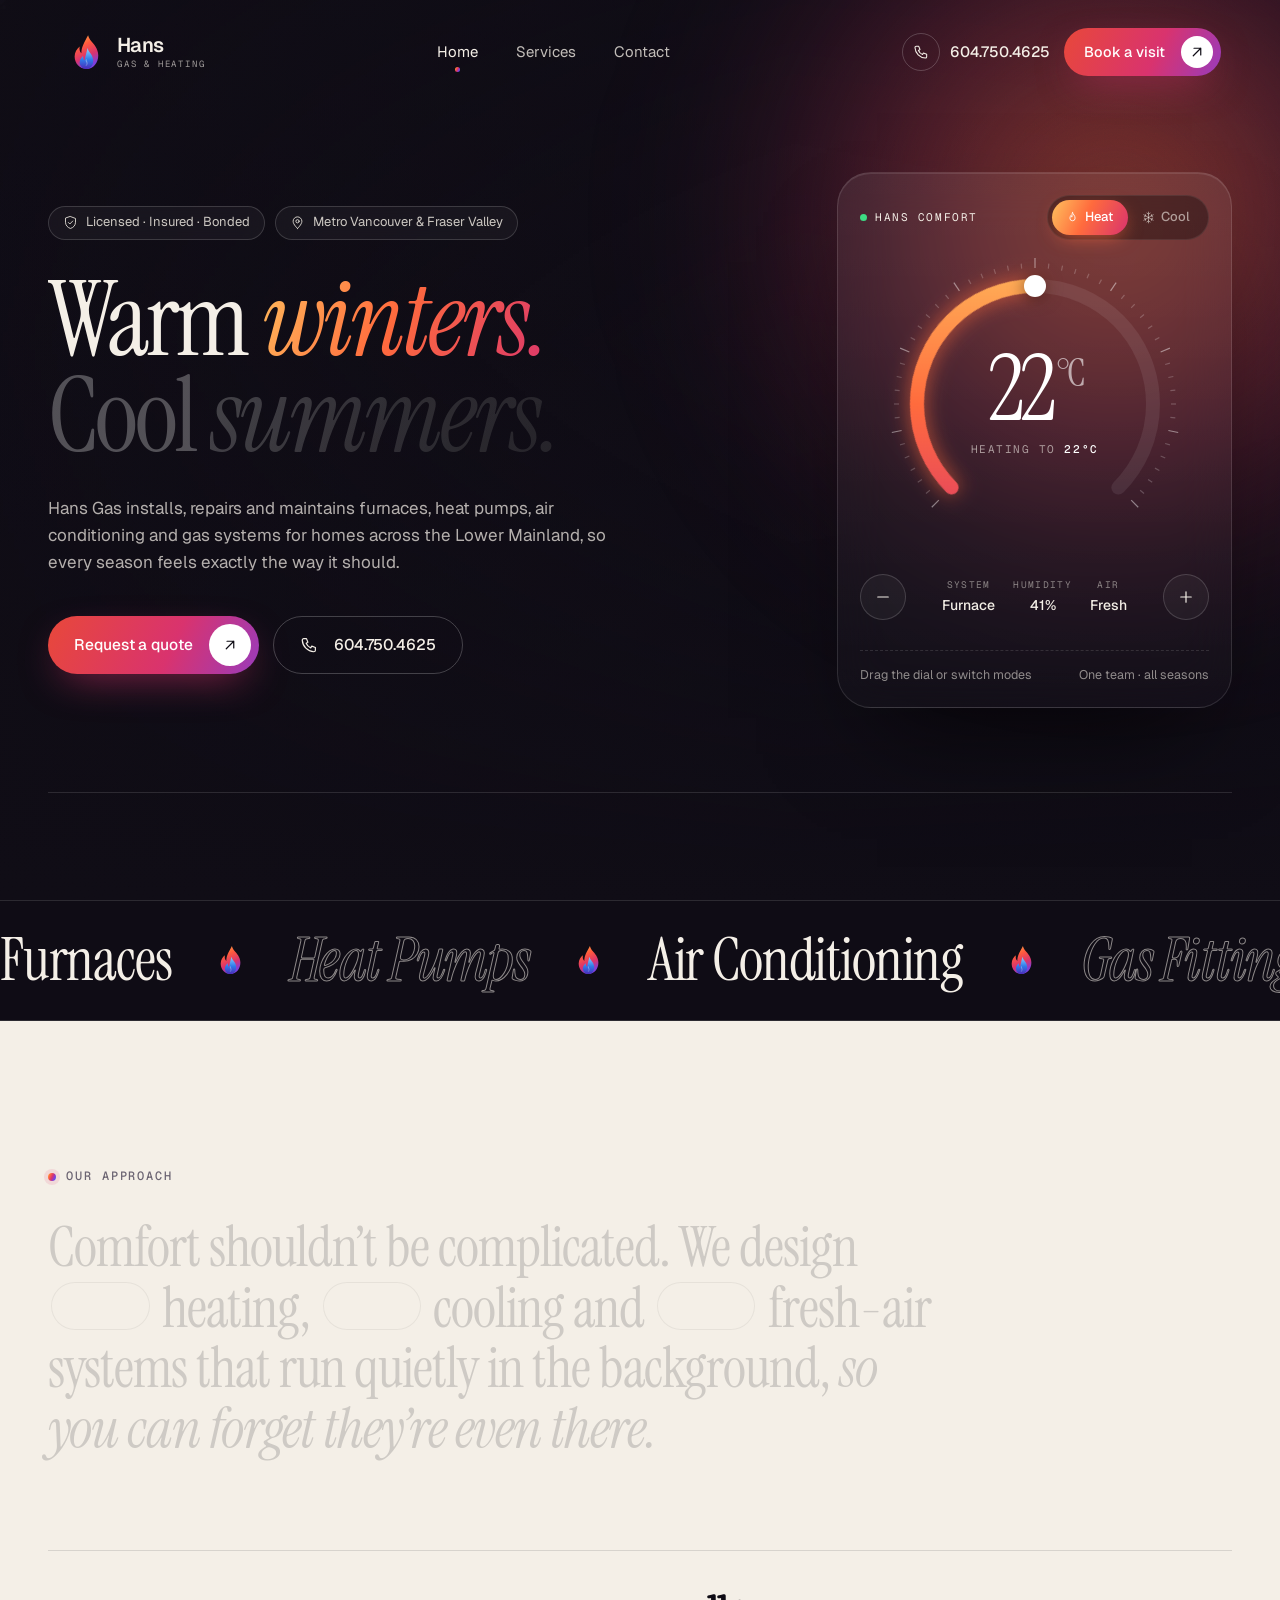
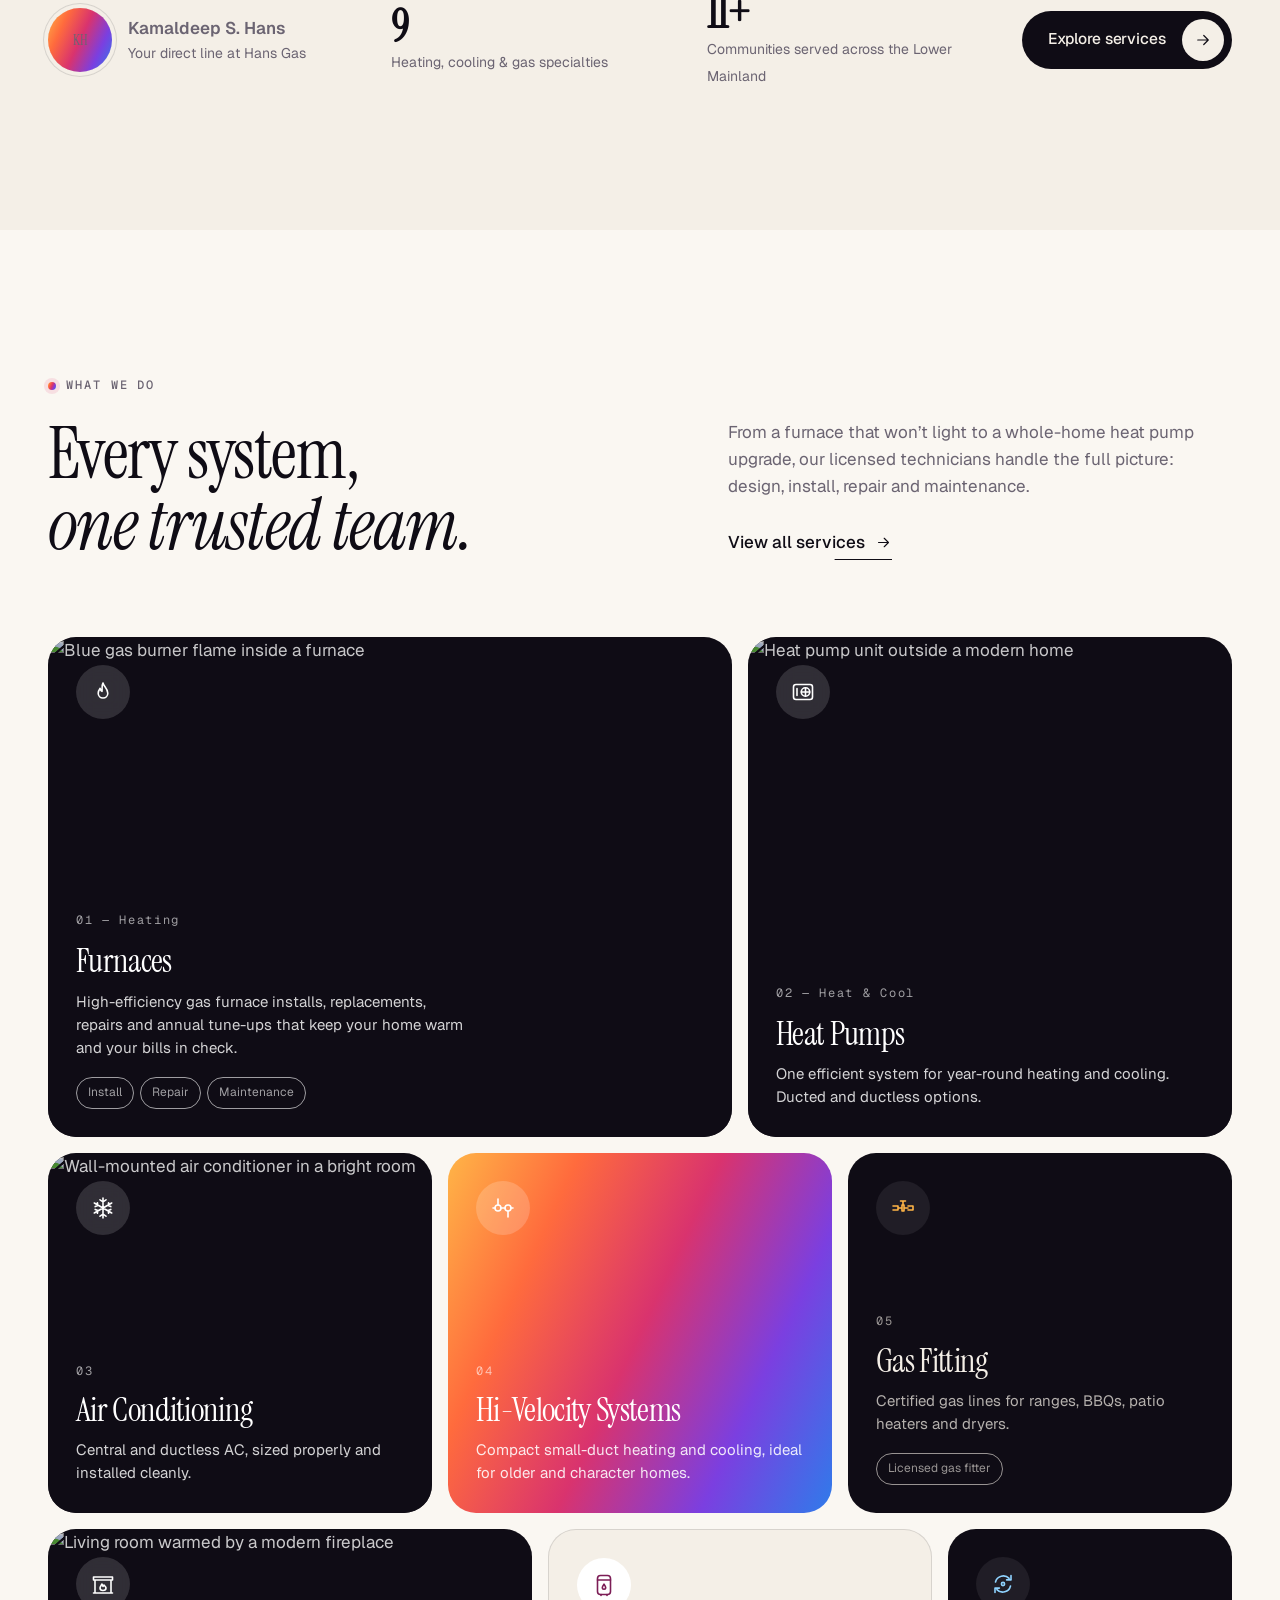
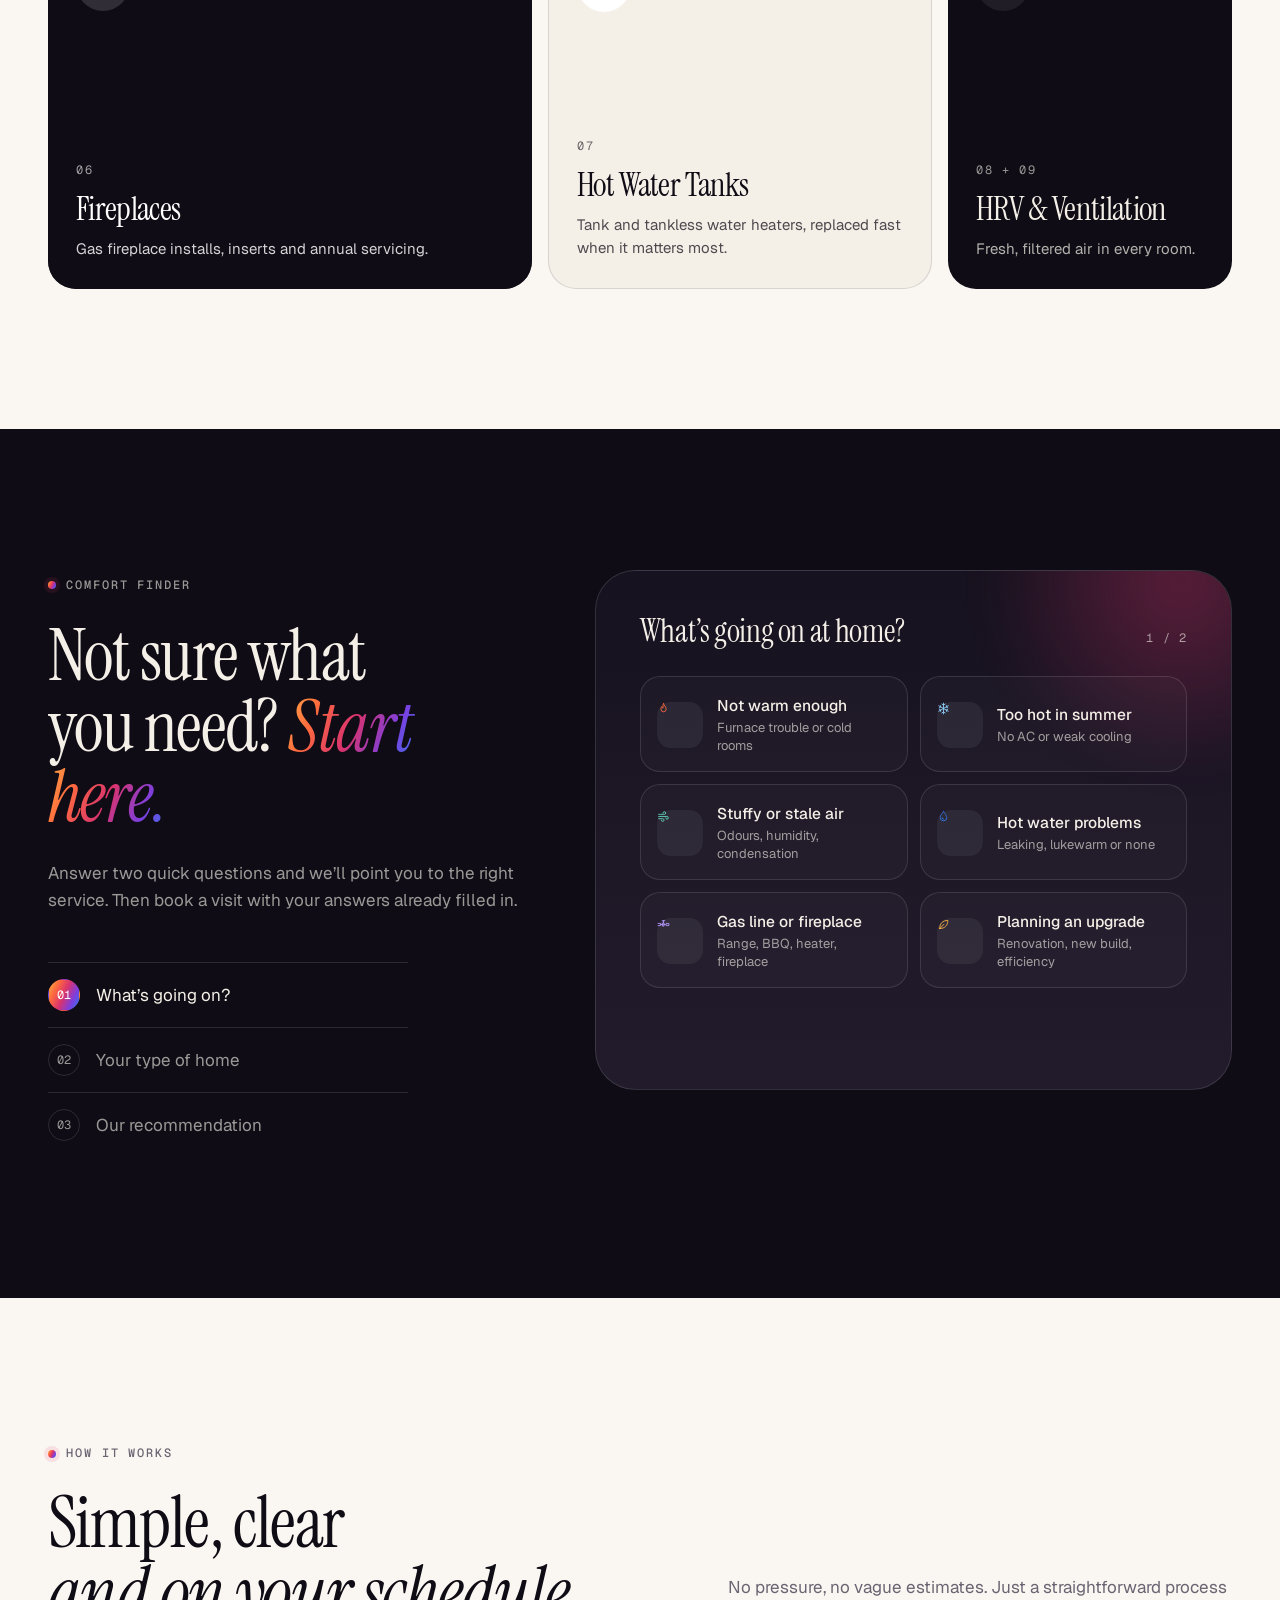
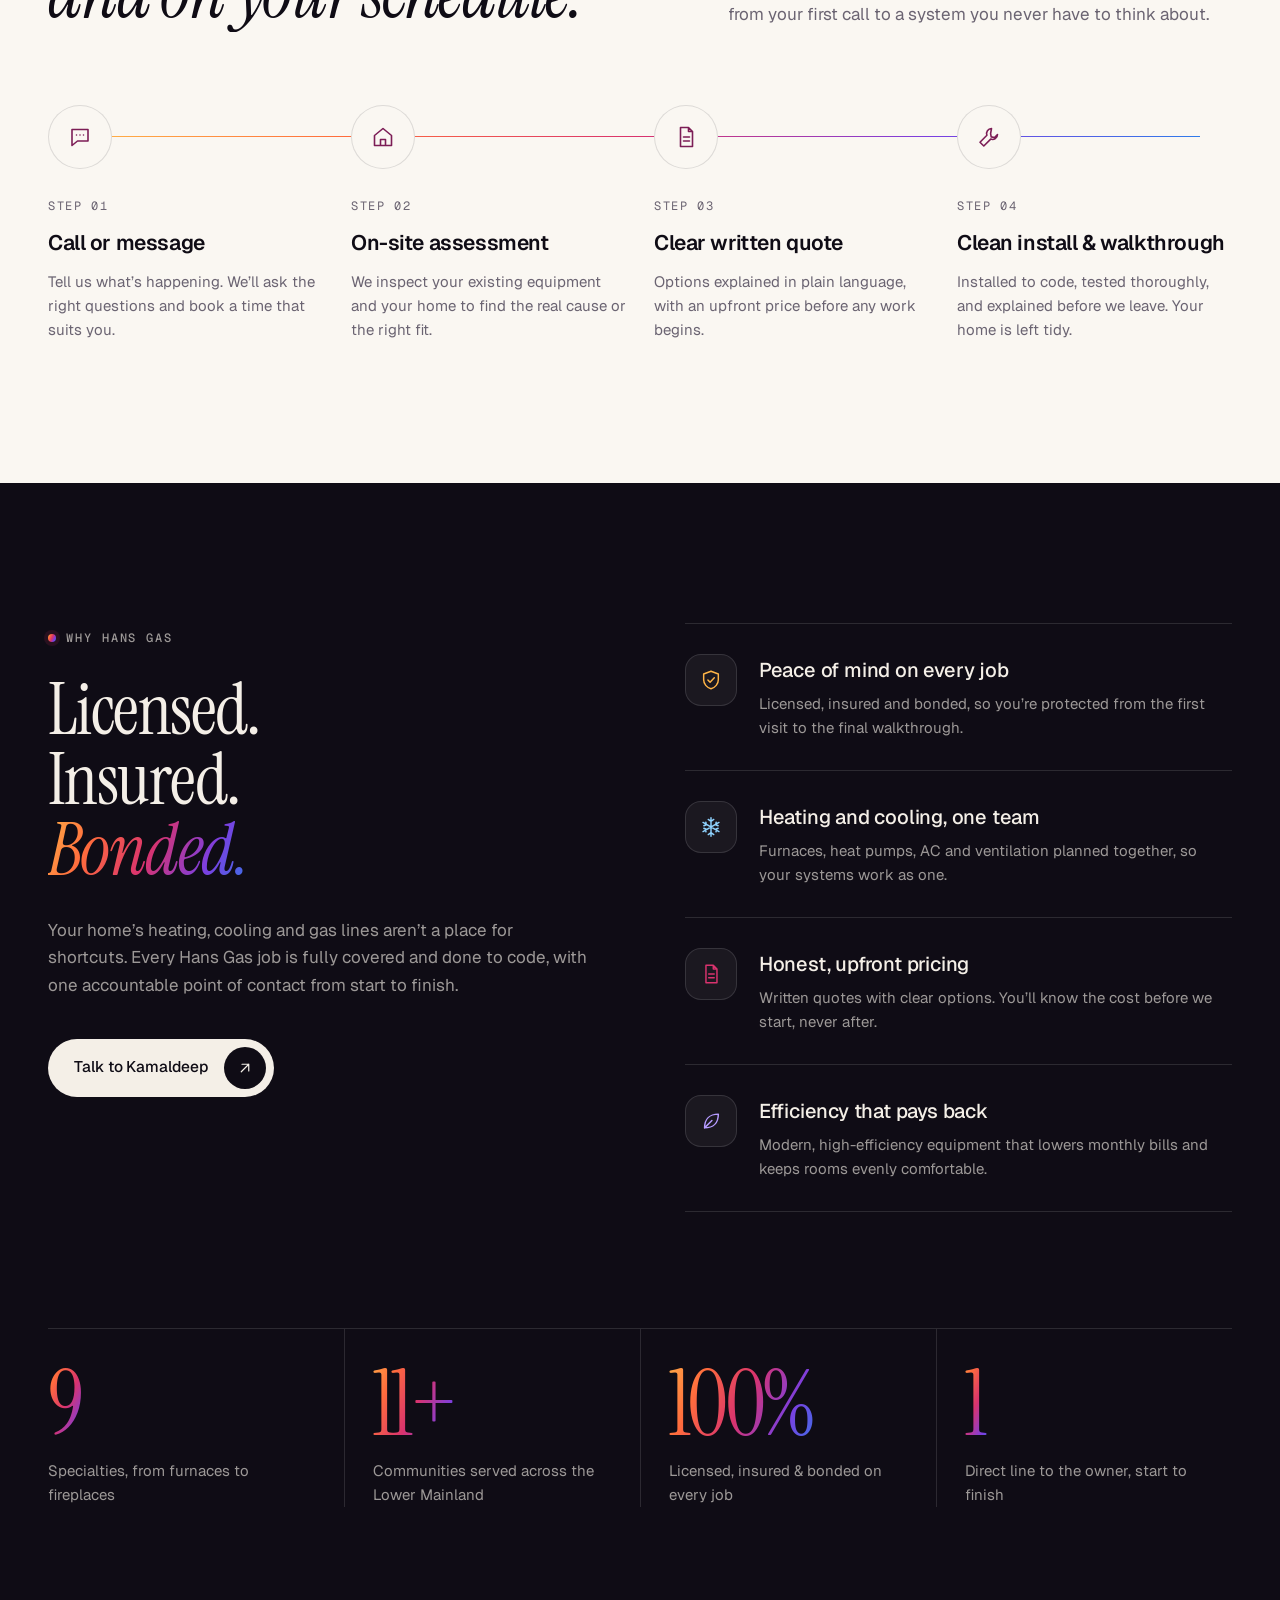
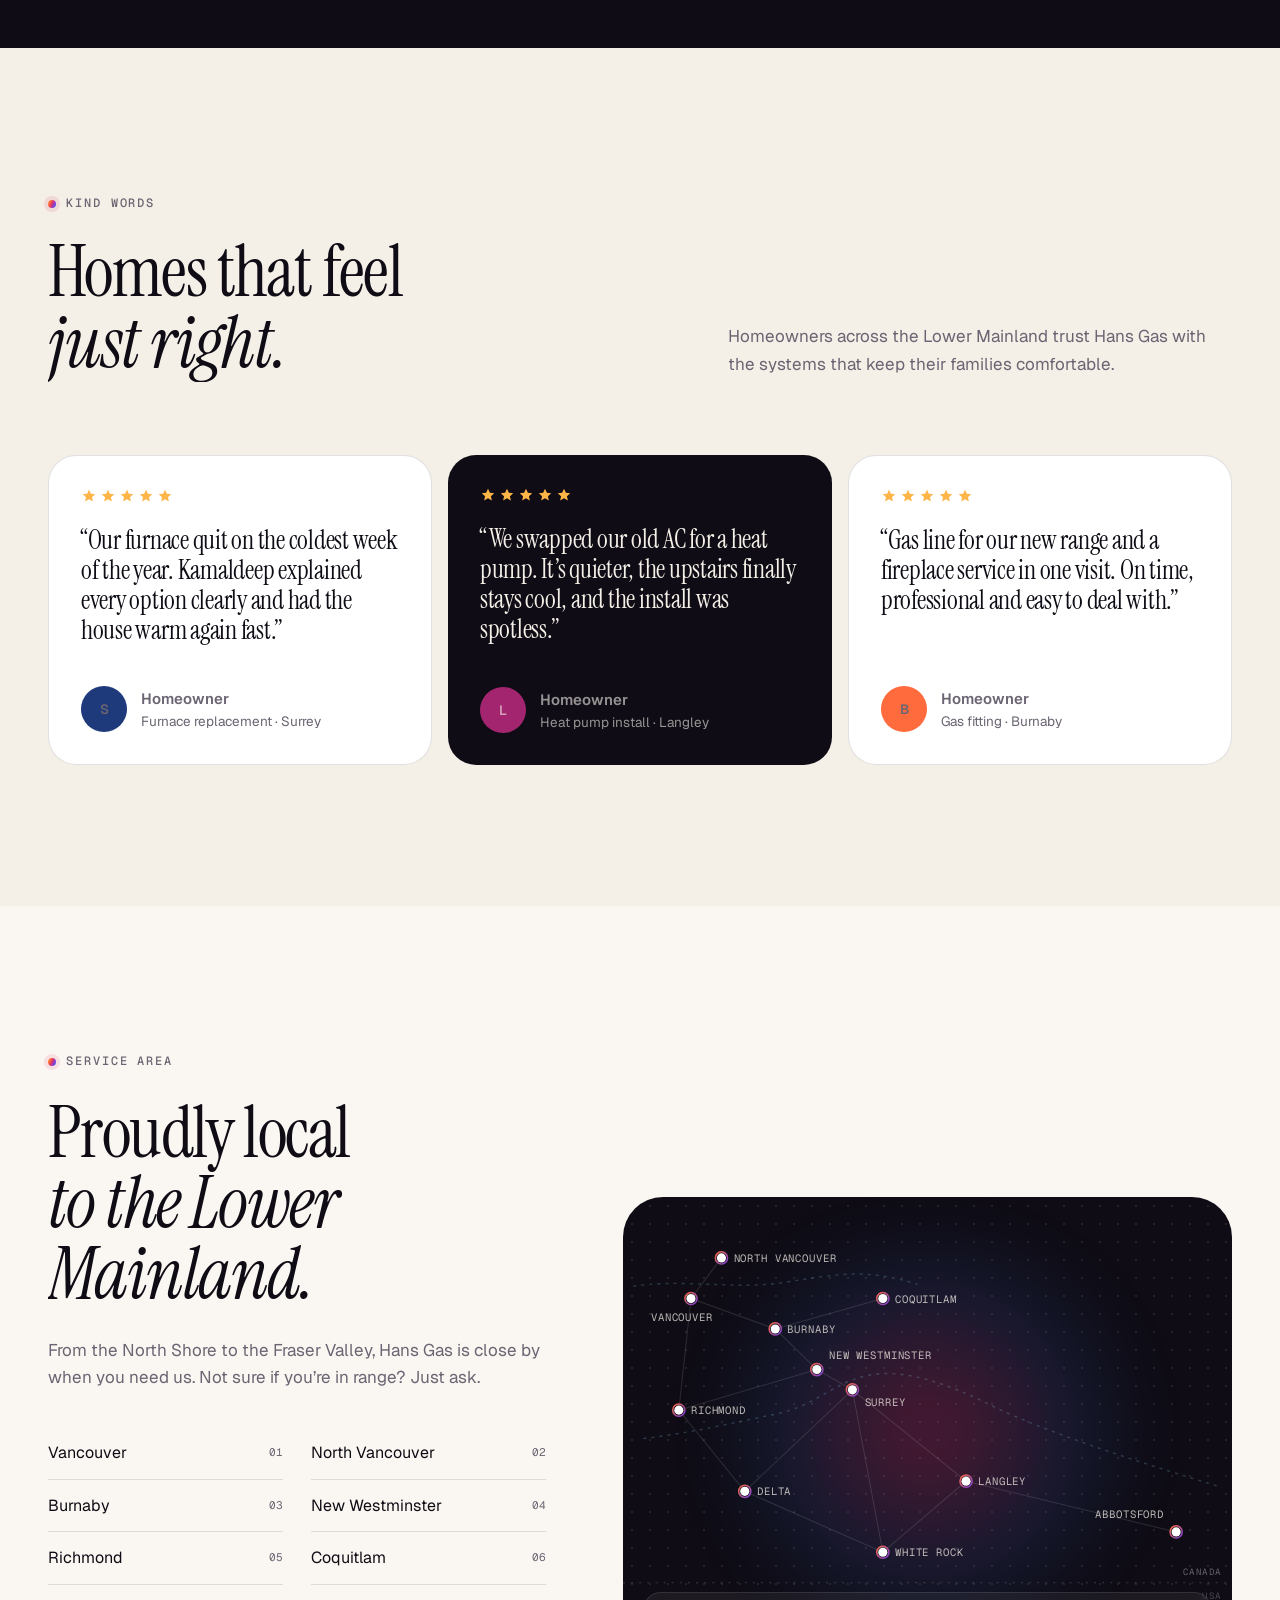
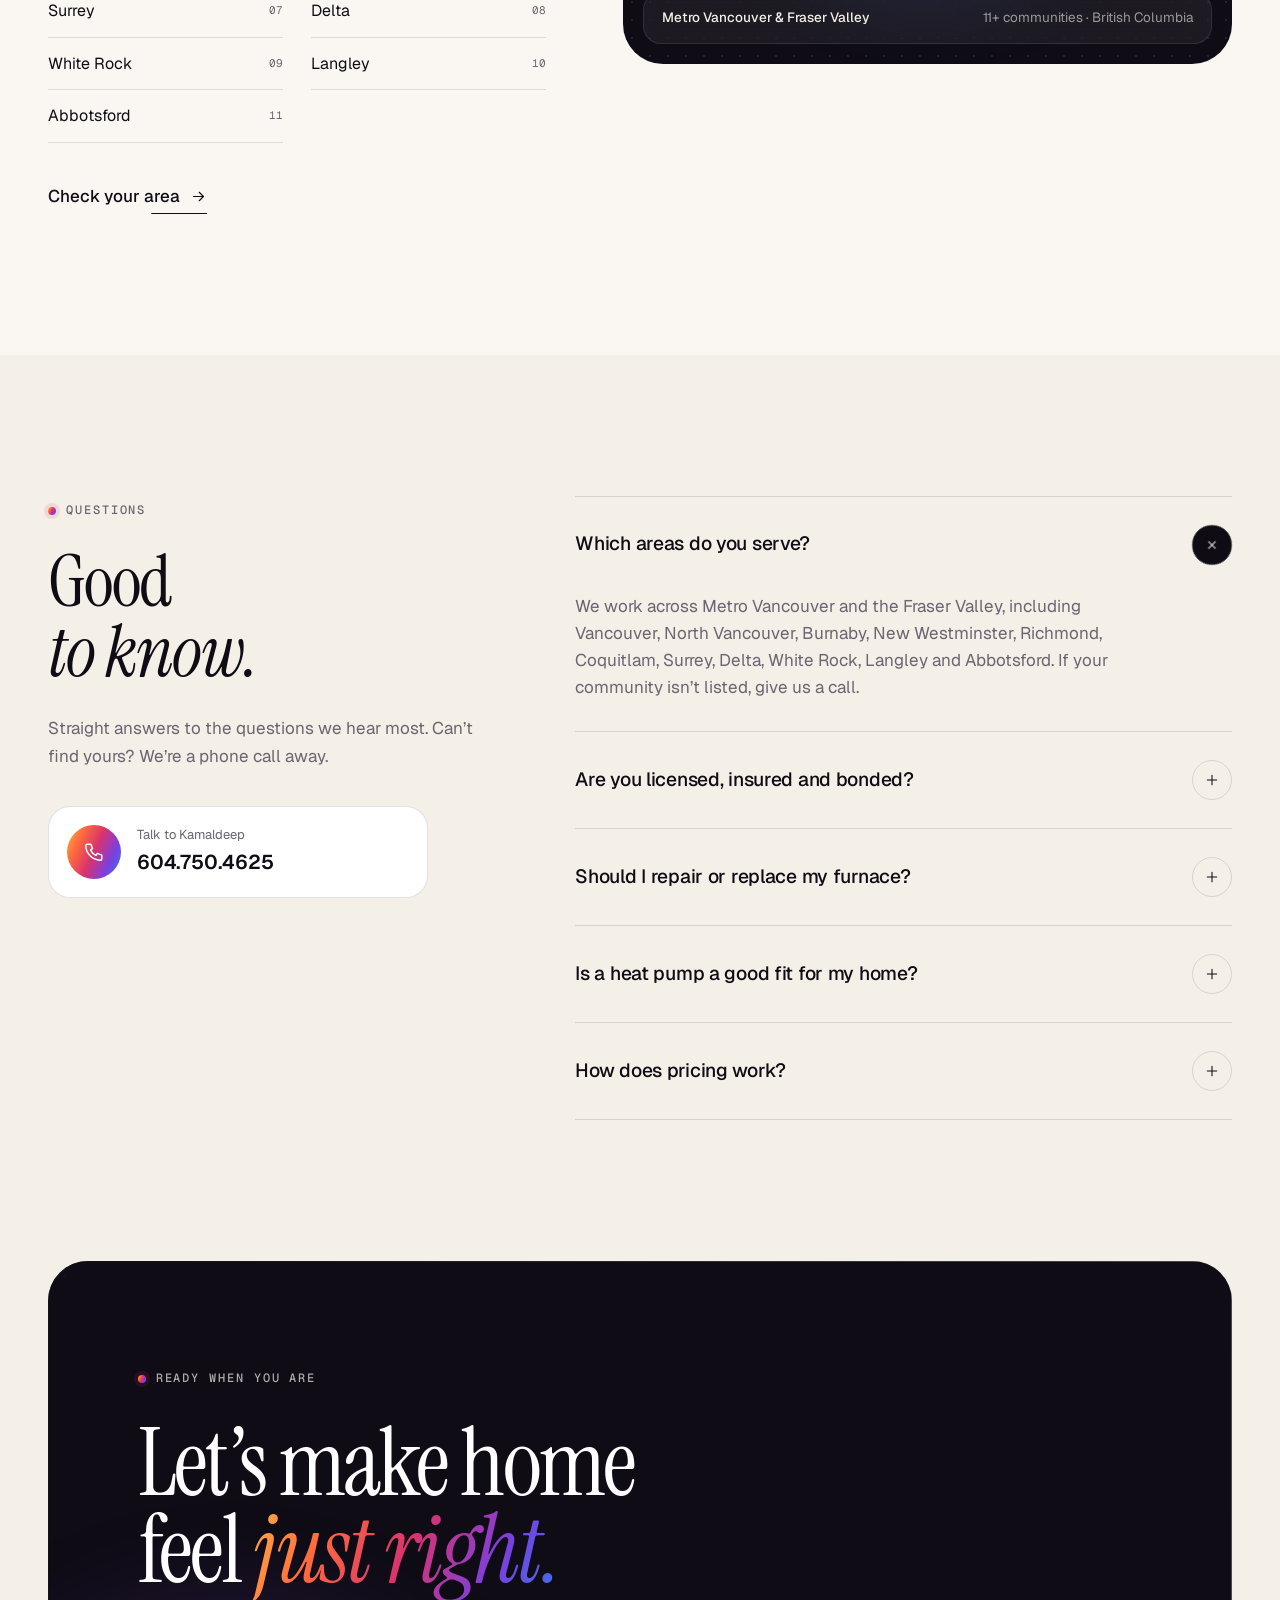
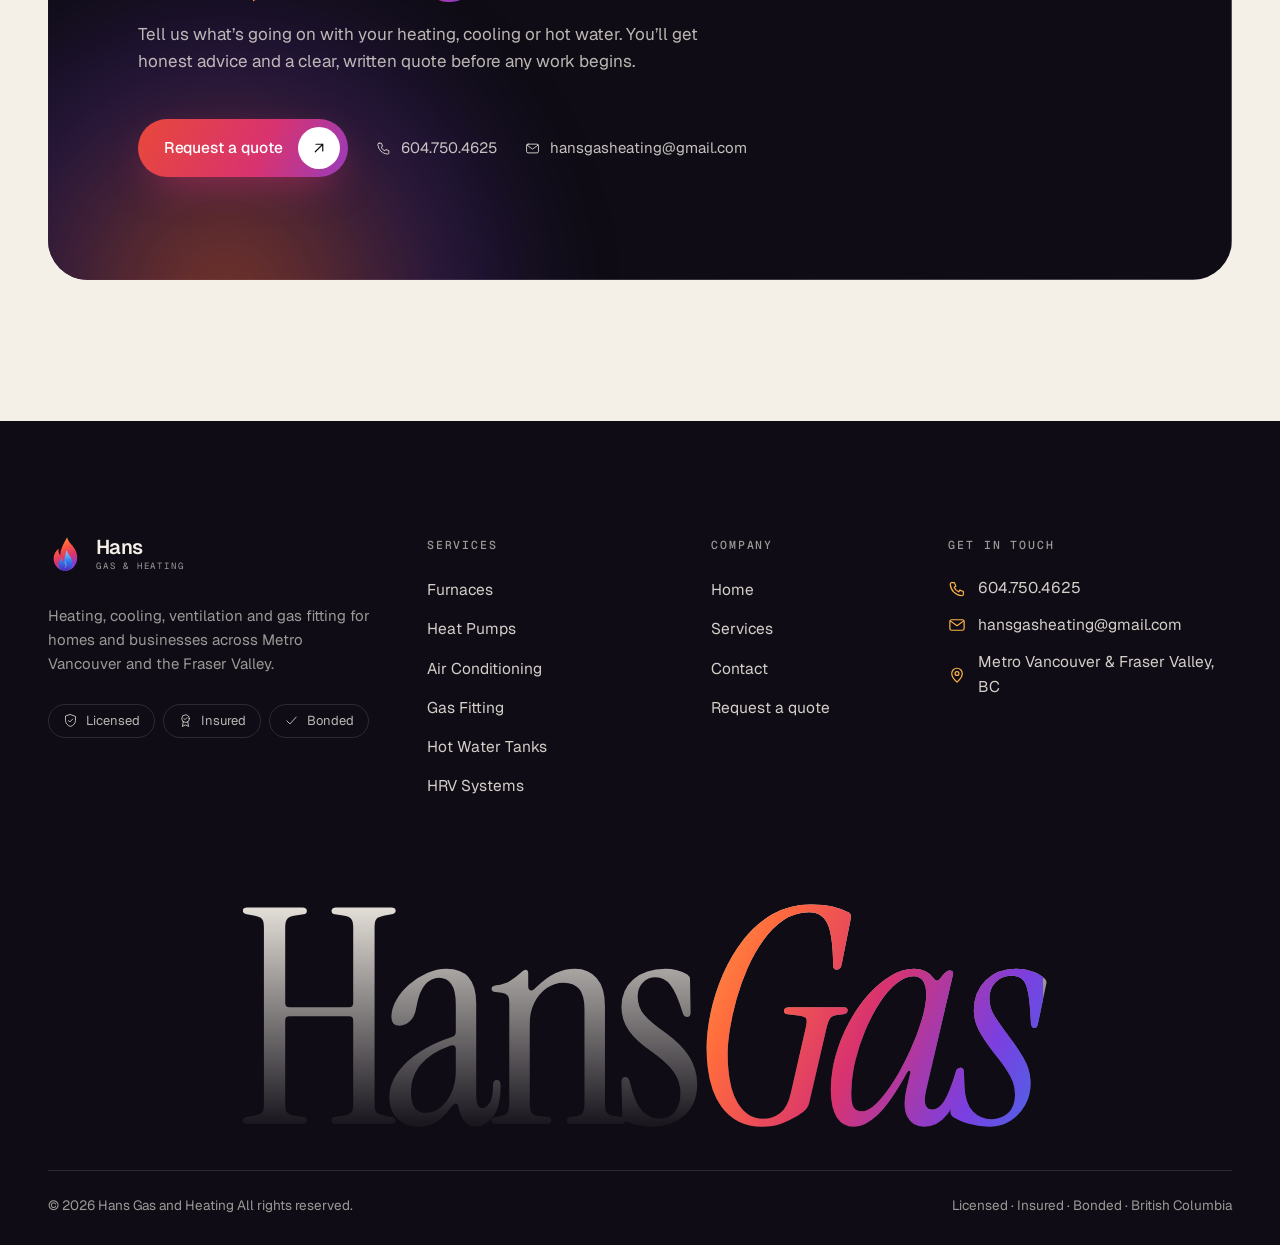
==== commit 561d49ad: "Rebrand site to Hans Gas and Heating Update business name, logo wordmark, phone (604.750.4625) and e" ====
--- a/index.html
+++ b/index.html
@@ -3,11 +3,11 @@
 <head>
 <meta charset="utf-8">
 <meta name="viewport" content="width=device-width, initial-scale=1, viewport-fit=cover">
-<title>Airbyte Heating &amp; Air Conditioning | Furnaces, Heat Pumps &amp; AC in Metro Vancouver</title>
-<meta name="description" content="Licensed, insured and bonded heating, cooling, ventilation and gas fitting across Vancouver, Surrey, Burnaby, Richmond, Langley, Abbotsford and the Fraser Valley. Call 604.750.4787.">
+<title>Hans Gas &amp; Heating | Furnaces, Heat Pumps &amp; AC in Metro Vancouver</title>
+<meta name="description" content="Licensed, insured and bonded heating, cooling, ventilation and gas fitting across Vancouver, Surrey, Burnaby, Richmond, Langley, Abbotsford and the Fraser Valley. Call 604.750.4625.">
 <meta name="theme-color" content="#0f0c15">
-<meta property="og:title" content="Airbyte Heating &amp; Air Conditioning | Furnaces, Heat Pumps &amp; AC in Metro Vancouver">
-<meta property="og:description" content="Licensed, insured and bonded heating, cooling, ventilation and gas fitting across Vancouver, Surrey, Burnaby, Richmond, Langley, Abbotsford and the Fraser Valley. Call 604.750.4787.">
+<meta property="og:title" content="Hans Gas &amp; Heating | Furnaces, Heat Pumps &amp; AC in Metro Vancouver">
+<meta property="og:description" content="Licensed, insured and bonded heating, cooling, ventilation and gas fitting across Vancouver, Surrey, Burnaby, Richmond, Langley, Abbotsford and the Fraser Valley. Call 604.750.4625.">
 <meta property="og:type" content="website">
 <link rel="icon" href="assets/img/favicon.svg" type="image/svg+xml">
 <link rel="preconnect" href="https://fonts.googleapis.com">
@@ -17,7 +17,7 @@
 <link rel="stylesheet" href="assets/css/style.css">
 <script>document.documentElement.classList.add('js')</script>
 <script type="application/ld+json">
-{"@context":"https://schema.org","@type":"HVACBusiness","name":"Airbyte Heating and Air Conditioning Ltd.","telephone":"+1-604-750-4787","email":"airbyteheatingac@gmail.com","founder":"Kamaldeep S. Hans","areaServed":["Vancouver","Surrey","Burnaby","Richmond","Langley","Delta","White Rock","Coquitlam","Abbotsford","New Westminster","North Vancouver"],"address":{"@type":"PostalAddress","addressRegion":"BC","addressCountry":"CA"}}
+{"@context":"https://schema.org","@type":"HVACBusiness","name":"Hans Gas and Heating","telephone":"+1-604-750-4625","email":"hansgasheating@gmail.com","founder":"Kamaldeep S. Hans","areaServed":["Vancouver","Surrey","Burnaby","Richmond","Langley","Delta","White Rock","Coquitlam","Abbotsford","New Westminster","North Vancouver"],"address":{"@type":"PostalAddress","addressRegion":"BC","addressCountry":"CA"}}
 </script>
 </head>
 <body>
@@ -73,9 +73,9 @@
 <header class="site-header">
   <div class="container">
     <div class="bar">
-      <a class="logo" href="index.html" aria-label="Airbyte Heating and Air Conditioning, home">
+      <a class="logo" href="index.html" aria-label="Hans Gas and Heating, home">
         <svg class="logo__mark" aria-hidden="true"><use href="#logo-flame"/></svg>
-        <span><span class="logo__name">Airbyte</span><span class="logo__sub">Heating &amp; Air Conditioning</span></span>
+        <span><span class="logo__name">Hans</span><span class="logo__sub">Gas &amp; Heating</span></span>
       </a>
       <nav class="nav" aria-label="Main">
         <a href="index.html" aria-current="page">Home</a>
@@ -83,7 +83,7 @@
         <a href="contact.html">Contact</a>
       </nav>
       <div class="header-actions">
-        <a class="h-phone" href="tel:+16047504787"><span class="h-phone__ic"><svg class="icon"><use href="#i-phone"/></svg></span><span class="h-phone__num">604.750.4787</span></a>
+        <a class="h-phone" href="tel:+16047504625"><span class="h-phone__ic"><svg class="icon"><use href="#i-phone"/></svg></span><span class="h-phone__num">604.750.4625</span></a>
         <a class="btn btn--flame btn--sm" href="contact.html">Book a visit <span class="btn__ic"><svg class="icon"><use href="#i-arrow-ur"/></svg></span></a>
         <button class="burger" type="button" aria-label="Open menu" data-menu-open><svg class="icon"><use href="#i-menu"/></svg></button>
       </div>
@@ -93,9 +93,9 @@
 
 <div class="m-menu" aria-hidden="true">
   <div class="m-menu__top">
-    <a class="logo" href="index.html" aria-label="Airbyte Heating and Air Conditioning, home">
+    <a class="logo" href="index.html" aria-label="Hans Gas and Heating, home">
         <svg class="logo__mark" aria-hidden="true"><use href="#logo-flame"/></svg>
-        <span><span class="logo__name">Airbyte</span><span class="logo__sub">Heating &amp; Air Conditioning</span></span>
+        <span><span class="logo__name">Hans</span><span class="logo__sub">Gas &amp; Heating</span></span>
       </a>
     <button class="m-menu__close" type="button" aria-label="Close menu" data-menu-close><svg class="icon"><use href="#i-close"/></svg></button>
   </div>
@@ -106,8 +106,8 @@
   </nav>
   <div class="m-menu__foot">
     <span class="eyebrow">Talk to Kamaldeep</span>
-    <a href="tel:+16047504787"><svg class="icon"><use href="#i-phone"/></svg>604.750.4787</a>
-    <a href="mailto:airbyteheatingac@gmail.com"><svg class="icon"><use href="#i-mail"/></svg>airbyteheatingac@gmail.com</a>
+    <a href="tel:+16047504625"><svg class="icon"><use href="#i-phone"/></svg>604.750.4625</a>
+    <a href="mailto:hansgasheating@gmail.com"><svg class="icon"><use href="#i-mail"/></svg>hansgasheating@gmail.com</a>
   </div>
 </div>
 
@@ -130,16 +130,16 @@
           <span class="hl hl--heat split-line" style="--d:.15s"><span>Warm <em>winters.</em></span></span>
           <span class="hl hl--cool split-line" style="--d:.27s"><span>Cool <em>summers.</em></span></span>
         </h1>
-        <p class="lead" data-reveal style="--d:.45s">Airbyte installs, repairs and maintains furnaces, heat pumps, air conditioning and gas systems for homes across the Lower Mainland, so every season feels exactly the way it should.</p>
+        <p class="lead" data-reveal style="--d:.45s">Hans Gas installs, repairs and maintains furnaces, heat pumps, air conditioning and gas systems for homes across the Lower Mainland, so every season feels exactly the way it should.</p>
         <div class="hero__cta" data-reveal style="--d:.55s">
           <a class="btn btn--flame" href="contact.html">Request a quote <span class="btn__ic"><svg class="icon"><use href="#i-arrow-ur"/></svg></span></a>
-          <a class="btn btn--ghost" href="tel:+16047504787"><svg class="icon"><use href="#i-phone"/></svg>604.750.4787</a>
+          <a class="btn btn--ghost" href="tel:+16047504625"><svg class="icon"><use href="#i-phone"/></svg>604.750.4625</a>
         </div>
       </div>
 
       <aside class="dial-card" data-reveal="scale" style="--d:.5s" aria-label="Interactive comfort dial">
         <div class="dial-card__top">
-          <span class="badge-live">Airbyte comfort</span>
+          <span class="badge-live">Hans comfort</span>
           <div class="mode-toggle" role="group" aria-label="System mode">
             <span class="mode-toggle__thumb" aria-hidden="true"></span>
             <button type="button" data-set-mode="heat" aria-pressed="true"><svg class="icon"><use href="#i-flame"/></svg>Heat</button>
@@ -222,7 +222,7 @@
       <div class="intro__foot">
         <div class="owner" data-reveal>
           <span class="owner__avatar" aria-hidden="true">KH</span>
-          <span><b>Kamaldeep S. Hans</b><span>Your direct line at Airbyte</span></span>
+          <span><b>Kamaldeep S. Hans</b><span>Your direct line at Hans Gas</span></span>
         </div>
         <div class="fact" data-reveal style="--d:.08s"><b><span data-count="9">9</span></b><span>Heating, cooling &amp; gas specialties</span></div>
         <div class="fact" data-reveal style="--d:.16s"><b><span data-count="11">11</span>+</b><span>Communities served across the Lower Mainland</span></div>
@@ -374,9 +374,9 @@
     <div class="container">
       <div class="why">
         <div class="why__title">
-          <span class="eyebrow" data-reveal>Why Airbyte</span>
+          <span class="eyebrow" data-reveal>Why Hans Gas</span>
           <h2 class="h2" id="why-title" style="margin-top:24px" data-split>Licensed.<br>Insured.<br><em class="grad">Bonded.</em></h2>
-          <p class="lead" data-reveal>Your home&rsquo;s heating, cooling and gas lines aren&rsquo;t a place for shortcuts. Every Airbyte job is fully covered and done to code, with one accountable point of contact from start to finish.</p>
+          <p class="lead" data-reveal>Your home&rsquo;s heating, cooling and gas lines aren&rsquo;t a place for shortcuts. Every Hans Gas job is fully covered and done to code, with one accountable point of contact from start to finish.</p>
           <a class="btn btn--light" href="contact.html" data-reveal>Talk to Kamaldeep <span class="btn__ic"><svg class="icon"><use href="#i-arrow-ur"/></svg></span></a>
         </div>
         <div>
@@ -397,7 +397,7 @@
   </section>
 
   <!-- ============ TESTIMONIALS ============ -->
-  <!-- PLACEHOLDER REVIEWS: replace with real Google reviews from Airbyte customers before launch. -->
+  <!-- PLACEHOLDER REVIEWS: replace with real Google reviews from Hans Gas customers before launch. -->
   <section class="section" aria-labelledby="quotes-title">
     <div class="container">
       <div class="s-head">
@@ -405,7 +405,7 @@
           <span class="eyebrow" data-reveal>Kind words</span>
           <h2 class="h2" id="quotes-title" data-split>Homes that feel<br><em>just right.</em></h2>
         </div>
-        <p class="lead" data-reveal style="--d:.15s">Homeowners across the Lower Mainland trust Airbyte with the systems that keep their families comfortable.</p>
+        <p class="lead" data-reveal style="--d:.15s">Homeowners across the Lower Mainland trust Hans Gas with the systems that keep their families comfortable.</p>
       </div>
       <div class="quotes">
         <figure class="quote" data-reveal style="margin:0">
@@ -433,7 +433,7 @@
       <div>
         <span class="eyebrow" data-reveal>Service area</span>
         <h2 class="h2" id="area-title" style="margin-top:24px" data-split>Proudly local<br><em>to the Lower Mainland.</em></h2>
-        <p class="lead" data-reveal>From the North Shore to the Fraser Valley, Airbyte is close by when you need us. Not sure if you&rsquo;re in range? Just ask.</p>
+        <p class="lead" data-reveal>From the North Shore to the Fraser Valley, Hans Gas is close by when you need us. Not sure if you&rsquo;re in range? Just ask.</p>
         <ul class="cities" data-reveal>
           <li data-city="vancouver">Vancouver <small>01</small></li>
           <li data-city="northvan">North Vancouver <small>02</small></li>
@@ -451,7 +451,7 @@
       </div>
 
       <div class="map" data-reveal="scale" style="--d:.1s">
-        <svg viewBox="0 0 600 460" role="img" aria-label="Map of communities served by Airbyte across Metro Vancouver and the Fraser Valley">
+        <svg viewBox="0 0 600 460" role="img" aria-label="Map of communities served by Hans Gas across Metro Vancouver and the Fraser Valley">
           <defs><linearGradient id="mapGrad" x1="0" y1="0" x2="1" y2="1"><stop offset="0" stop-color="#ff6b3d"/><stop offset="1" stop-color="#7b3fe0"/></linearGradient></defs>
           <path class="map__water" d="M10 88 C60 80 110 92 160 84 S240 70 290 86"/>
           <path class="map__water" d="M20 238 C70 232 110 222 150 214 S205 184 240 176 S320 184 360 204 S470 250 590 286"/>
@@ -483,11 +483,11 @@
         <span class="eyebrow" data-reveal>Questions</span>
         <h2 class="h2" id="faq-title" style="margin-top:24px" data-split>Good<br><em>to know.</em></h2>
         <p class="lead" data-reveal>Straight answers to the questions we hear most. Can&rsquo;t find yours? We&rsquo;re a phone call away.</p>
-        <a class="callcard" href="tel:+16047504787" data-reveal><span class="callcard__ic"><svg class="icon"><use href="#i-phone"/></svg></span><span><small>Talk to Kamaldeep</small><b>604.750.4787</b></span></a>
+        <a class="callcard" href="tel:+16047504625" data-reveal><span class="callcard__ic"><svg class="icon"><use href="#i-phone"/></svg></span><span><small>Talk to Kamaldeep</small><b>604.750.4625</b></span></a>
       </div>
       <div class="acc" data-reveal style="--d:.1s">
         <details open><summary>Which areas do you serve?<span class="acc__ic"><svg class="icon"><use href="#i-plus"/></svg></span></summary><p>We work across Metro Vancouver and the Fraser Valley, including Vancouver, North Vancouver, Burnaby, New Westminster, Richmond, Coquitlam, Surrey, Delta, White Rock, Langley and Abbotsford. If your community isn&rsquo;t listed, give us a call.</p></details>
-        <details><summary>Are you licensed, insured and bonded?<span class="acc__ic"><svg class="icon"><use href="#i-plus"/></svg></span></summary><p>Yes. Airbyte Heating and Air Conditioning Ltd. is licensed, insured and bonded, and all work is completed to code with permits handled where required.</p></details>
+        <details><summary>Are you licensed, insured and bonded?<span class="acc__ic"><svg class="icon"><use href="#i-plus"/></svg></span></summary><p>Yes. Hans Gas and Heating is licensed, insured and bonded, and all work is completed to code with permits handled where required.</p></details>
         <details><summary>Should I repair or replace my furnace?<span class="acc__ic"><svg class="icon"><use href="#i-plus"/></svg></span></summary><p>It depends on the age of the unit, the repair cost and how efficiently it runs. We&rsquo;ll inspect it, explain what we find and give you honest options for both, so you can make the call.</p></details>
         <details><summary>Is a heat pump a good fit for my home?<span class="acc__ic"><svg class="icon"><use href="#i-plus"/></svg></span></summary><p>For most Lower Mainland homes, yes. Our mild climate is ideal for heat pumps, which heat and cool from one system. We&rsquo;ll assess your home and can pair one with your existing furnace if that makes more sense.</p></details>
         <details><summary>How does pricing work?<span class="acc__ic"><svg class="icon"><use href="#i-plus"/></svg></span></summary><p>After understanding your needs, we provide a clear, written quote before any work begins. No surprises and no hidden fees.</p></details>
@@ -505,8 +505,8 @@
     <div class="cta__row">
       <a class="btn btn--flame" href="contact.html">Request a quote <span class="btn__ic"><svg class="icon"><use href="#i-arrow-ur"/></svg></span></a>
       <div class="cta__contact">
-        <a href="tel:+16047504787"><svg class="icon"><use href="#i-phone"/></svg>604.750.4787</a>
-        <a href="mailto:airbyteheatingac@gmail.com"><svg class="icon"><use href="#i-mail"/></svg>airbyteheatingac@gmail.com</a>
+        <a href="tel:+16047504625"><svg class="icon"><use href="#i-phone"/></svg>604.750.4625</a>
+        <a href="mailto:hansgasheating@gmail.com"><svg class="icon"><use href="#i-mail"/></svg>hansgasheating@gmail.com</a>
       </div>
     </div>
   </section>
@@ -516,9 +516,9 @@
   <div class="container">
     <div class="f-grid">
       <div class="f-brand">
-        <a class="logo" href="index.html" aria-label="Airbyte Heating and Air Conditioning, home">
+        <a class="logo" href="index.html" aria-label="Hans Gas and Heating, home">
         <svg class="logo__mark" aria-hidden="true"><use href="#logo-flame"/></svg>
-        <span><span class="logo__name">Airbyte</span><span class="logo__sub">Heating &amp; Air Conditioning</span></span>
+        <span><span class="logo__name">Hans</span><span class="logo__sub">Gas &amp; Heating</span></span>
       </a>
         <p>Heating, cooling, ventilation and gas fitting for homes and businesses across Metro Vancouver and the Fraser Valley.</p>
         <div class="f-badges">
@@ -550,22 +550,22 @@
       <div class="f-col f-contact">
         <h4>Get in touch</h4>
         <ul>
-          <li><a href="tel:+16047504787"><svg class="icon"><use href="#i-phone"/></svg>604.750.4787</a></li>
-          <li><a href="mailto:airbyteheatingac@gmail.com"><svg class="icon"><use href="#i-mail"/></svg>airbyteheatingac@gmail.com</a></li>
+          <li><a href="tel:+16047504625"><svg class="icon"><use href="#i-phone"/></svg>604.750.4625</a></li>
+          <li><a href="mailto:hansgasheating@gmail.com"><svg class="icon"><use href="#i-mail"/></svg>hansgasheating@gmail.com</a></li>
           <li><a href="contact.html#area"><svg class="icon"><use href="#i-pin"/></svg>Metro Vancouver &amp; Fraser Valley, BC</a></li>
         </ul>
       </div>
     </div>
-    <p class="f-word" aria-hidden="true">Air<em>byte</em></p>
+    <p class="f-word" aria-hidden="true">Hans<em>Gas</em></p>
     <div class="f-bottom">
-      <span>&copy; <span data-year>2026</span> Airbyte Heating and Air Conditioning Ltd. All rights reserved.</span>
+      <span>&copy; <span data-year>2026</span> Hans Gas and Heating All rights reserved.</span>
       <span>Licensed &middot; Insured &middot; Bonded &middot; British Columbia</span>
     </div>
   </div>
 </footer>
 
 <div class="mbar">
-  <a href="tel:+16047504787"><svg class="icon"><use href="#i-phone"/></svg>Call</a>
+  <a href="tel:+16047504625"><svg class="icon"><use href="#i-phone"/></svg>Call</a>
   <a href="contact.html">Request a quote <svg class="icon"><use href="#i-arrow-ur"/></svg></a>
 </div>
 
--- a/assets/css/style.css
+++ b/assets/css/style.css
@@ -1,5 +1,5 @@
 /* ==========================================================================
-   Airbyte Heating & Air Conditioning Ltd. — Design system
+   Hans Gas and Heating — Design system
    "Fire & Ice": a palette drawn from the two-tone flame in the logo.
    ========================================================================== */
 
